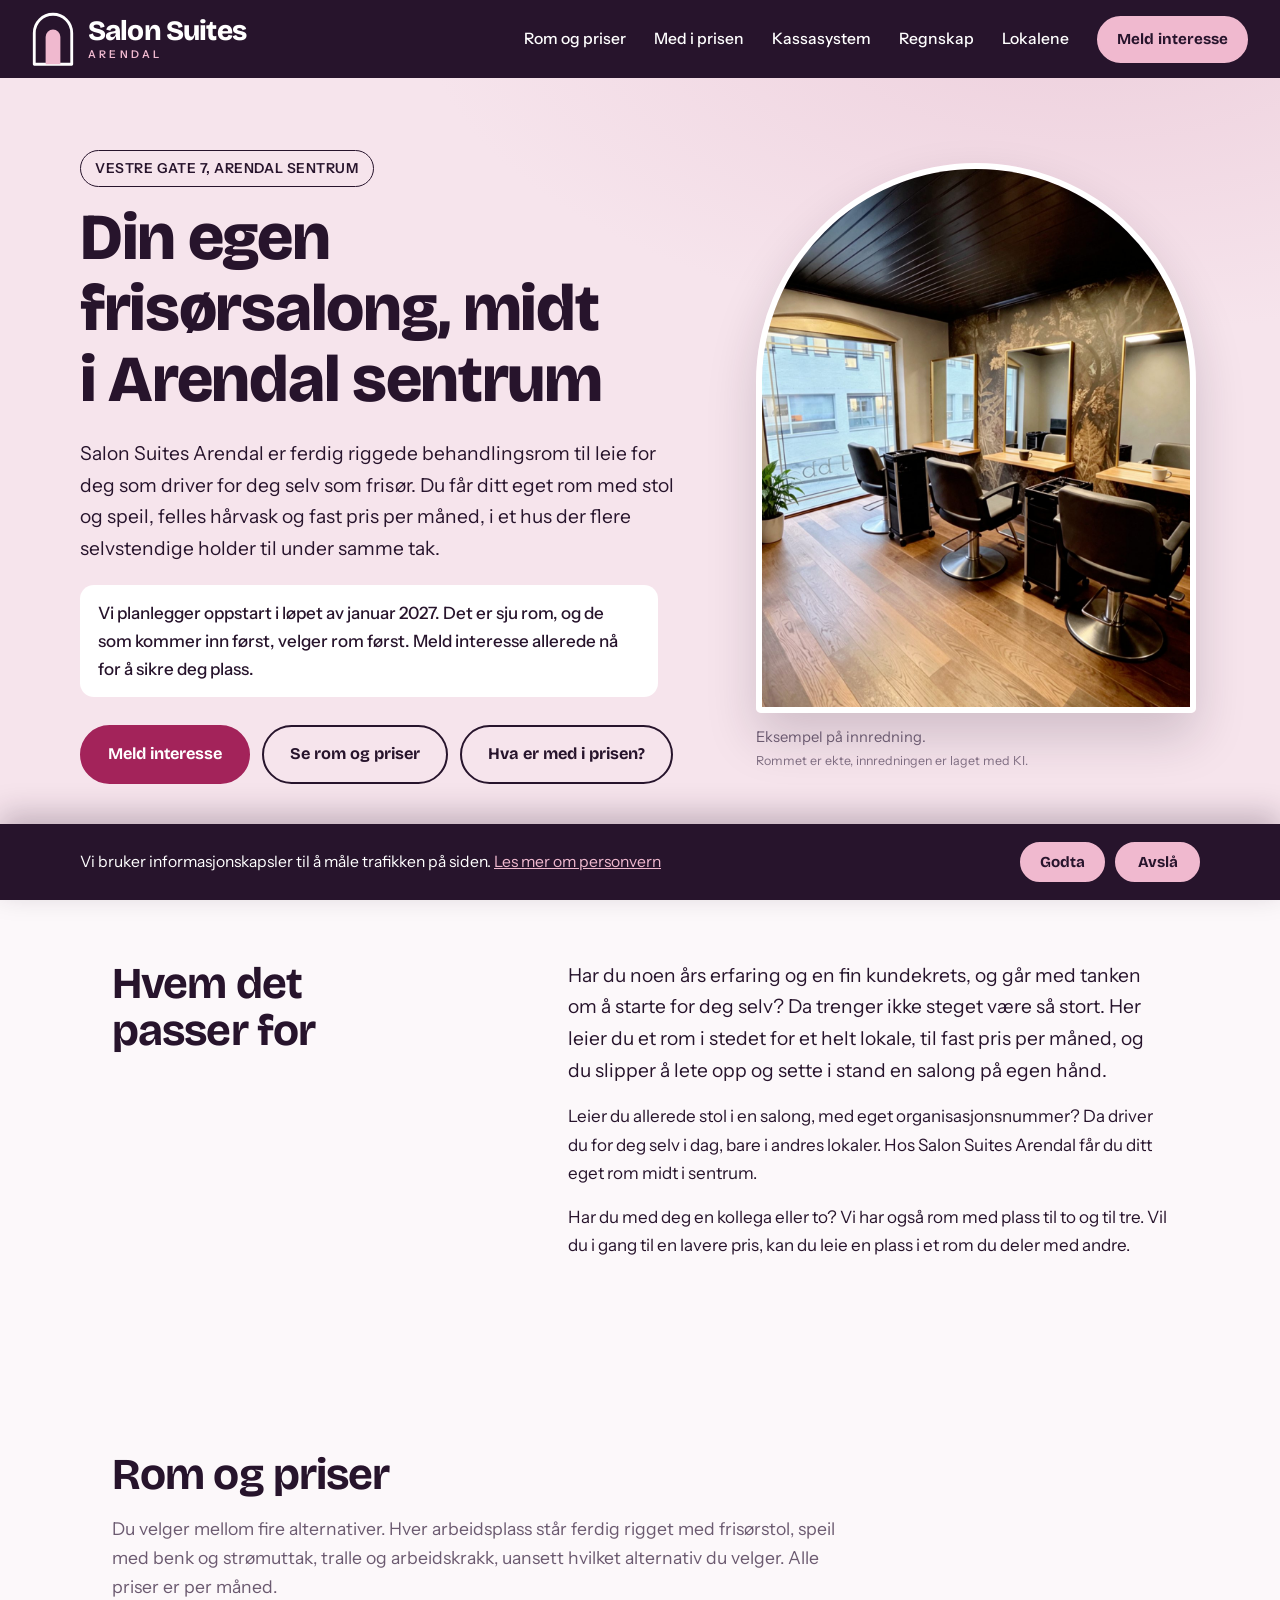
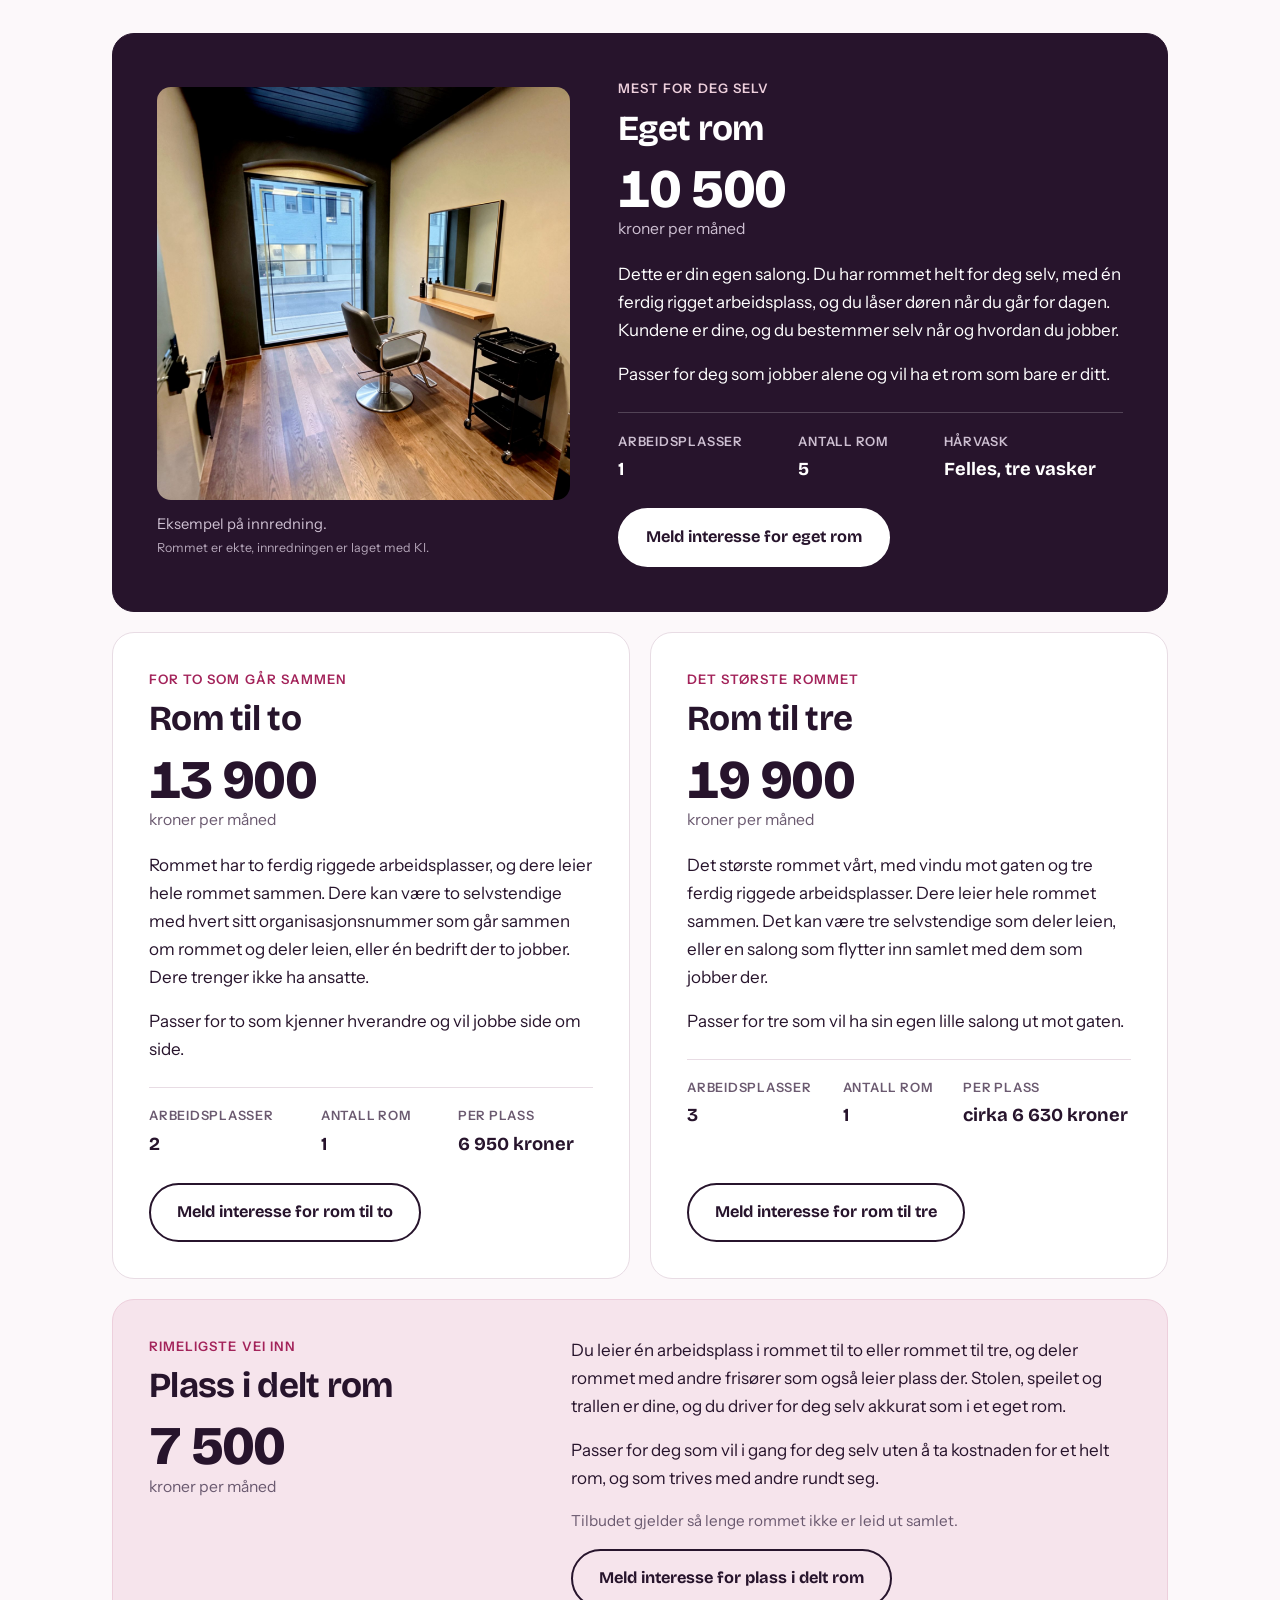
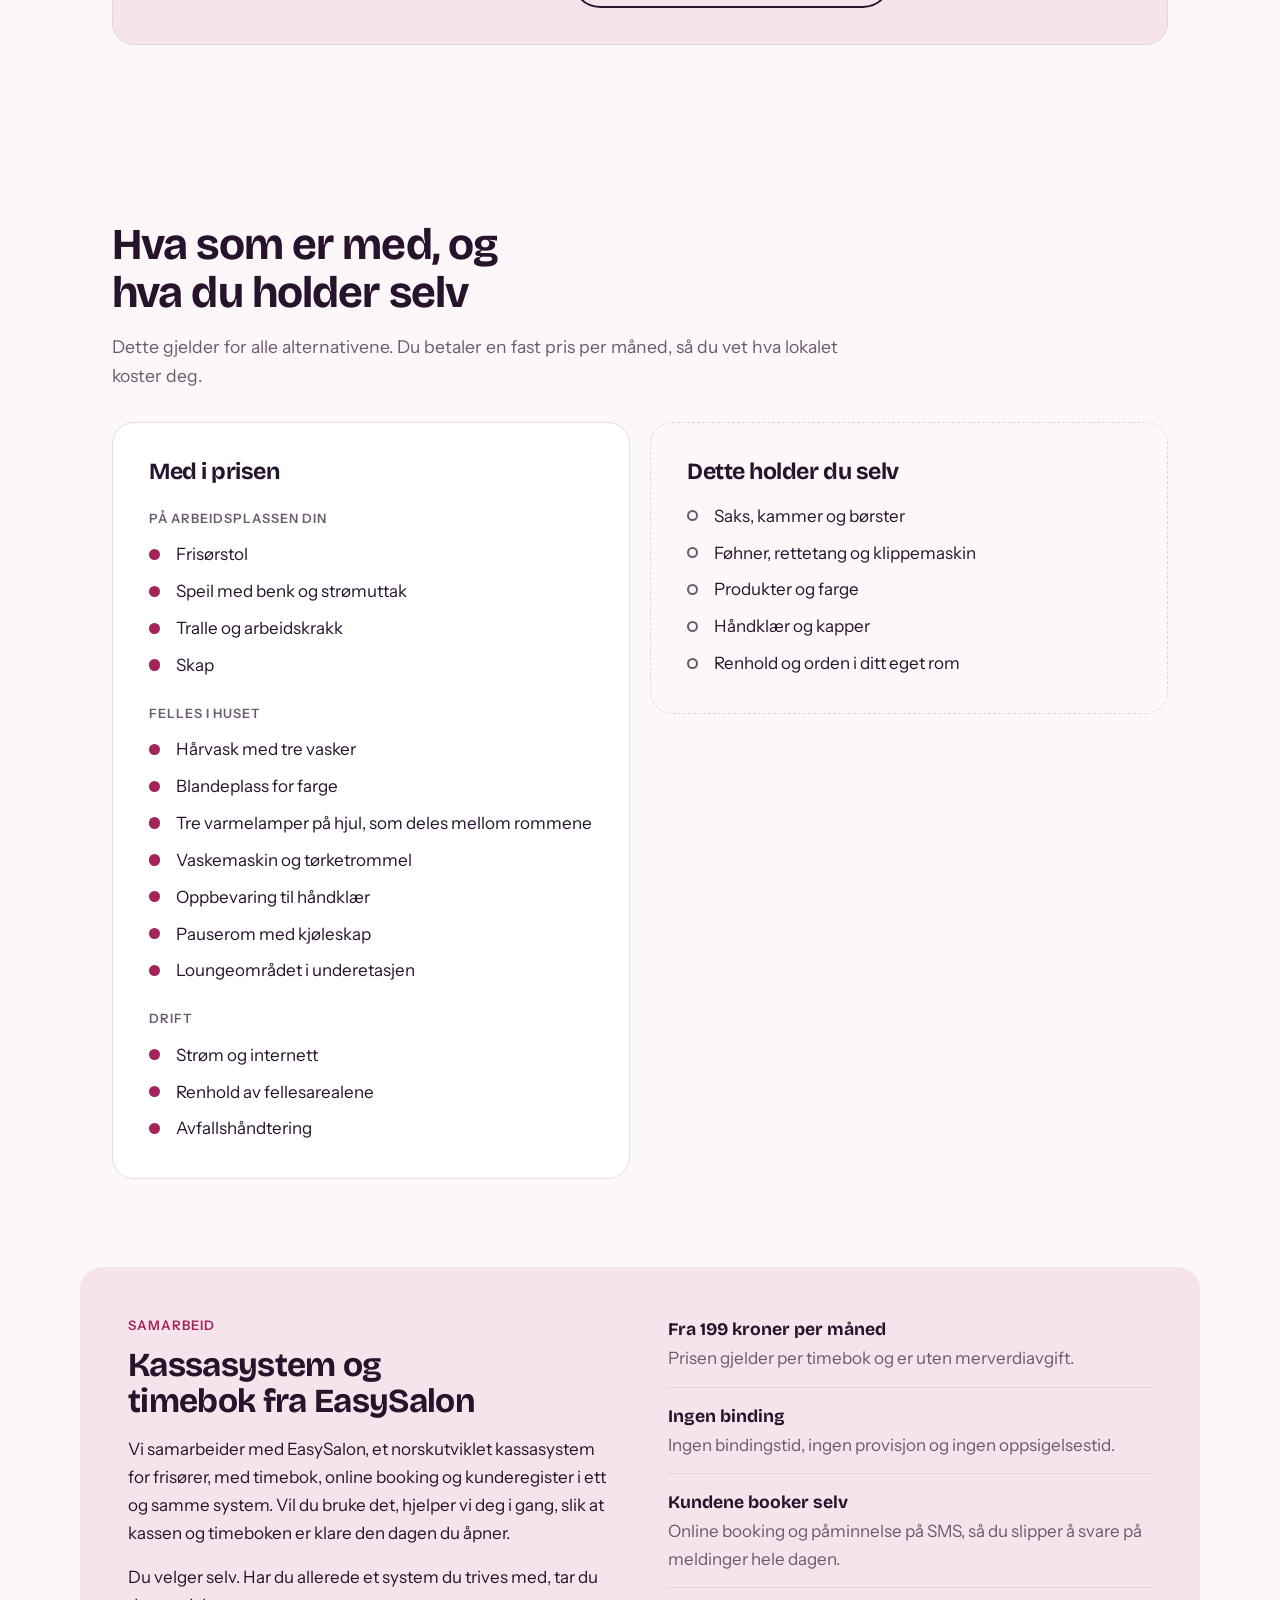
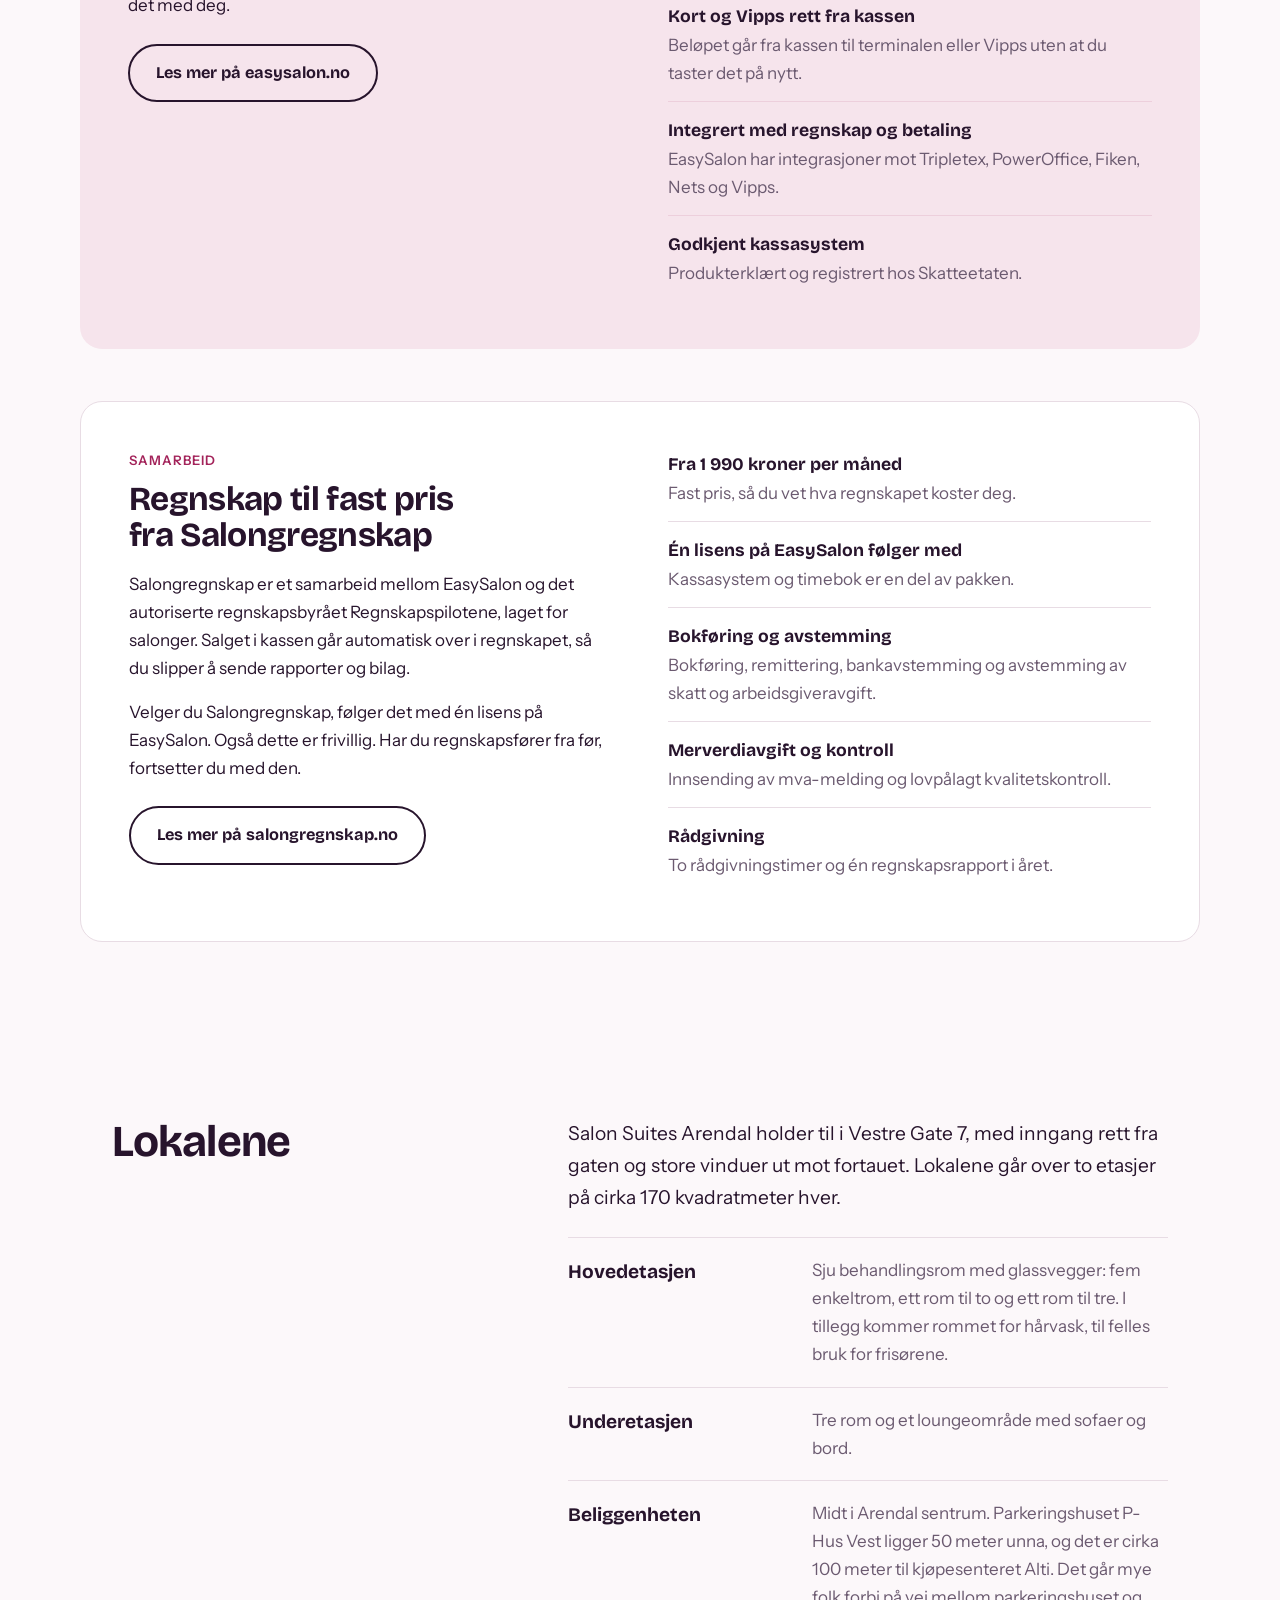
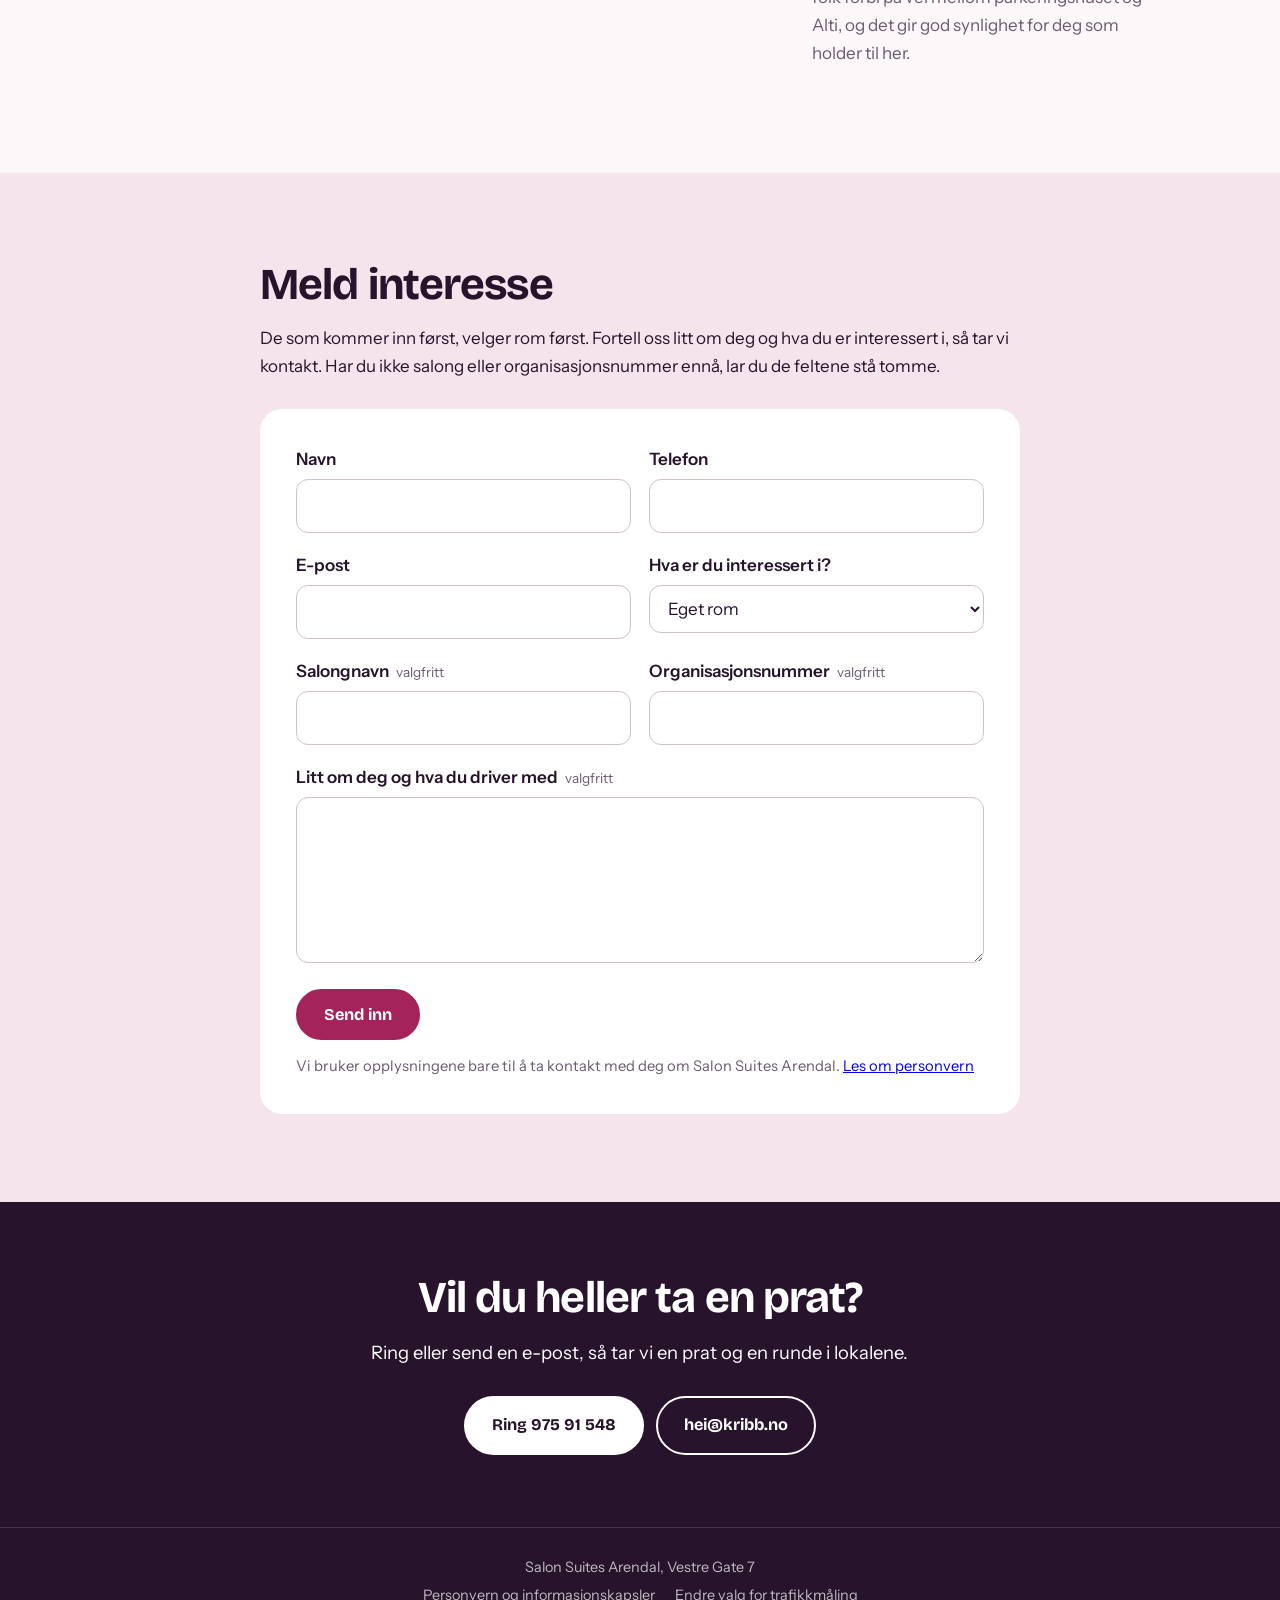
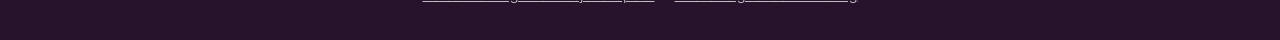
==== nettsted/index.html @ c22b954c "Last Google-taggen for alle til den er verifisert, og forenkle teksten om informasjonskapsler Taggen" ====
<!doctype html>
<html lang="nb">
<head>
  <meta charset="utf-8">
  <meta name="viewport" content="width=device-width, initial-scale=1">
  <title>Salon Suites Arendal | Lei din egen frisørsalong i sentrum</title>
  <meta name="description" content="Ferdig riggede frisørrom til leie midt i Arendal sentrum. Eget rom med stol og speil, felles hårvask og fast pris per måned. Et alternativ til stolleie.">
  <meta name="robots" content="index, follow">
  <link rel="canonical" href="https://salonsuites.no/">

  <!-- Google-taggen for trafikkmåling. Midlertidig lastet for alle, til taggen er verifisert
       hos Google. Den setter ikke informasjonskapsler før den besøkende har godtatt det.
       Valget håndteres i maling.js. -->
  <script>
    window.dataLayer = window.dataLayer || [];
    function gtag() { dataLayer.push(arguments); }
    var godtatt = false;
    try { godtatt = localStorage.getItem('samtykke-maling') === 'ja'; } catch (feil) {}
    gtag('consent', 'default', {
      analytics_storage: godtatt ? 'granted' : 'denied',
      ad_storage: 'denied',
      ad_user_data: 'denied',
      ad_personalization: 'denied'
    });
    gtag('js', new Date());
  </script>
  <script async src="https://www.googletagmanager.com/gtm.js?id=GTM-NJPCB22N"></script>

  <!-- Deling i sosiale medier og meldinger -->
  <meta property="og:type" content="website">
  <meta property="og:locale" content="nb_NO">
  <meta property="og:site_name" content="Salon Suites Arendal">
  <meta property="og:url" content="https://salonsuites.no/">
  <meta property="og:title" content="Salon Suites Arendal | Lei din egen frisørsalong i sentrum">
  <meta property="og:description" content="Ferdig riggede frisørrom til leie midt i Arendal sentrum. Eget rom med stol og speil, felles hårvask og fast pris per måned. Et alternativ til stolleie.">
  <meta property="og:image" content="https://salonsuites.no/bilder/salon-suites-arendal-frisorsalong-til-leie.jpg">
  <meta property="og:image:type" content="image/jpeg">
  <meta property="og:image:width" content="1200">
  <meta property="og:image:height" content="630">
  <meta property="og:image:alt" content="Salon Suites Arendal: din egen frisørsalong, midt i Arendal sentrum. Bilde av et rom rigget med frisørstoler og speil.">
  <meta name="twitter:card" content="summary_large_image">
  <meta name="twitter:title" content="Salon Suites Arendal | Lei din egen frisørsalong i sentrum">
  <meta name="twitter:description" content="Ferdig riggede frisørrom til leie midt i Arendal sentrum. Eget rom med stol og speil, felles hårvask og fast pris per måned. Et alternativ til stolleie.">
  <meta name="twitter:image" content="https://salonsuites.no/bilder/salon-suites-arendal-frisorsalong-til-leie.jpg">

  <!-- Opplysninger til søkemotorene om nettstedet og om stedet -->
  <script type="application/ld+json">
    {
      "@context": "https://schema.org",
      "@graph": [
        {
          "@type": "WebSite",
          "@id": "https://salonsuites.no/#nettsted",
          "name": "Salon Suites Arendal",
          "alternateName": "Salon Suites",
          "url": "https://salonsuites.no/",
          "inLanguage": "nb"
        },
        {
          "@type": "WebPage",
          "@id": "https://salonsuites.no/#side",
          "url": "https://salonsuites.no/",
          "name": "Salon Suites Arendal | Lei din egen frisørsalong i sentrum",
          "description": "Ferdig riggede frisørrom til leie midt i Arendal sentrum. Eget rom med stol og speil, felles hårvask og fast pris per måned. Et alternativ til stolleie.",
          "inLanguage": "nb",
          "isPartOf": { "@id": "https://salonsuites.no/#nettsted" },
          "about": { "@id": "https://salonsuites.no/#sted" },
          "primaryImageOfPage": "https://salonsuites.no/bilder/salon-suites-arendal-frisorsalong-til-leie.jpg"
        },
        {
          "@type": "LocalBusiness",
          "@id": "https://salonsuites.no/#sted",
          "name": "Salon Suites Arendal",
          "description": "Ferdig riggede behandlingsrom til leie for selvstendige frisører, midt i Arendal sentrum.",
          "url": "https://salonsuites.no/",
          "telephone": "+47 975 91 548",
          "image": "https://salonsuites.no/bilder/salon-suites-arendal-frisorsalong-til-leie.jpg",
          "logo": "https://salonsuites.no/bilder/ikon-180.png",
          "address": {
            "@type": "PostalAddress",
            "streetAddress": "Vestre Gate 7",
            "addressLocality": "Arendal",
            "addressCountry": "NO"
          }
        }
      ]
    }
  </script>

  <link rel="icon" type="image/svg+xml" href="bilder/ikon.svg">
  <link rel="apple-touch-icon" href="bilder/ikon-180.png">
  <meta name="theme-color" content="#27142c">
  <link rel="preconnect" href="https://fonts.googleapis.com">
  <link rel="preconnect" href="https://fonts.gstatic.com" crossorigin>
  <link rel="stylesheet" href="https://fonts.googleapis.com/css2?family=Bricolage+Grotesque:opsz,wght@12..96,500;12..96,700;12..96,800&family=Instrument+Sans:wght@400;500;600&display=swap">
  <link rel="stylesheet" href="stil.css">
</head>
<body>

  <header class="sidehode">
    <a class="merke" href="#topp" aria-label="Salon Suites Arendal">
      <svg class="merke-emblem" viewBox="0 0 74 96" fill="none" aria-hidden="true">
        <path d="M4 92V37a33 33 0 0 1 66 0v55z" stroke="currentColor" stroke-width="5" stroke-linejoin="round"/>
        <path class="merke-rom" d="M24 92V44a13 13 0 0 1 26 0v48z"/>
      </svg>
      <span class="merke-tekst">
        <span class="merke-navn">Salon Suites</span>
        <span class="merke-tillegg">Arendal</span>
      </span>
    </a>
    <nav class="sidemeny" aria-label="Innhold">
      <a href="#alternativene">Rom og priser</a>
      <a href="#med-i-prisen">Med i prisen</a>
      <a href="#kassasystem">Kassasystem</a>
      <a href="#regnskap">Regnskap</a>
      <a href="#lokalene">Lokalene</a>
    </nav>
    <a class="knapp knapp-liten" href="#interesse">Meld interesse</a>
  </header>

  <main>

    <section class="topp" id="topp">
      <div class="topp-innhold">
        <div class="topp-tekst">
          <p class="stedsmerke">Vestre Gate 7, Arendal sentrum</p>
          <h1>Din egen frisørsalong, midt i Arendal sentrum</h1>
          <p class="ingress">
            Salon Suites Arendal er ferdig riggede behandlingsrom til leie for deg som driver for deg selv
            som frisør. Du får ditt eget rom med stol og speil, felles hårvask og fast pris per
            måned, i et hus der flere selvstendige holder til under samme tak.
          </p>
          <p class="oppstart">
            Vi planlegger oppstart i løpet av januar 2027. Det er sju rom, og de som kommer inn
            først, velger rom først. Meld interesse allerede nå for å sikre deg plass.
          </p>
          <div class="knapperad">
            <a class="knapp" href="#interesse">Meld interesse</a>
            <a class="knapp knapp-lys" href="#alternativene">Se rom og priser</a>
            <a class="knapp knapp-lys" href="#med-i-prisen">Hva er med i prisen?</a>
          </div>
        </div>
        <figure class="topp-bilde">
          <img src="bilder/frisorrom-illustrasjon.jpg" alt="Illustrasjon av et rom mot gaten rigget for frisør, med tre stoler, speil og traller" width="1500" height="1500">
          <figcaption>
            Eksempel på innredning.
            <span class="bildemerknad">Rommet er ekte, innredningen er laget med KI.</span>
          </figcaption>
        </figure>
      </div>
    </section>

    <section class="for-hvem" id="for-hvem">
      <h2>Hvem det passer for</h2>
      <div class="for-hvem-tekst">
        <p>
          Har du noen års erfaring og en fin kundekrets, og går med tanken om å starte for deg
          selv? Da trenger ikke steget være så stort. Her leier du et rom i stedet for et helt
          lokale, til fast pris per måned, og du slipper å lete opp og sette i stand en salong på
          egen hånd.
        </p>
        <p>
          Leier du allerede stol i en salong, med eget organisasjonsnummer? Da driver du for deg
          selv i dag, bare i andres lokaler. Hos Salon Suites Arendal får du ditt eget rom midt i sentrum.
        </p>
        <p>
          Har du med deg en kollega eller to? Vi har også rom med plass til to og til tre. Vil
          du i gang til en lavere pris, kan du leie en plass i et rom du deler med andre.
        </p>
      </div>
    </section>

    <section class="alternativene" id="alternativene">
      <div class="seksjonsinnledning">
        <h2>Rom og priser</h2>
        <p>
          Du velger mellom fire alternativer. Hver arbeidsplass står ferdig rigget med
          frisørstol, speil med benk og strømuttak, tralle og arbeidskrakk, uansett hvilket
          alternativ du velger. Alle priser er per måned.
        </p>
      </div>

      <article class="alternativ alternativ-med-bilde" id="eget-rom">
        <figure class="alternativ-bilde">
          <img src="bilder/frisorrom-en-stol-illustrasjon.jpg" alt="Illustrasjon av et lite rom mot gaten rigget for frisør, med én stol, speil, hylle og tralle" width="1500" height="1500" loading="lazy">
          <figcaption>
            Eksempel på innredning.
            <span class="bildemerknad">Rommet er ekte, innredningen er laget med KI.</span>
          </figcaption>
        </figure>
        <div class="alternativ-innhold">
          <p class="alternativ-merke">Mest for deg selv</p>
          <h3>Eget rom</h3>
          <p class="pris"><span class="belop">10 500</span> kroner per måned</p>
          <p>
            Dette er din egen salong. Du har rommet helt for deg selv, med én ferdig rigget
            arbeidsplass, og du låser døren når du går for dagen. Kundene er dine, og du
            bestemmer selv når og hvordan du jobber.
          </p>
          <p>
            Passer for deg som jobber alene og vil ha et rom som bare er ditt.
          </p>
          <dl class="fakta">
            <div><dt>Arbeidsplasser</dt><dd>1</dd></div>
            <div><dt>Antall rom</dt><dd>5</dd></div>
            <div><dt>Hårvask</dt><dd>Felles, tre vasker</dd></div>
          </dl>
          <a class="knapp velg-alternativ" href="#interesse" data-alternativ="Eget rom">Meld interesse for eget rom</a>
        </div>
      </article>

      <div class="alternativrad">
        <article class="alternativ" id="rom-til-to">
          <p class="alternativ-merke">For to som går sammen</p>
          <h3>Rom til to</h3>
          <p class="pris"><span class="belop">13 900</span> kroner per måned</p>
          <p>
            Rommet har to ferdig riggede arbeidsplasser, og dere leier hele rommet sammen. Dere
            kan være to selvstendige med hvert sitt organisasjonsnummer som går sammen om rommet
            og deler leien, eller én bedrift der to jobber. Dere trenger ikke ha ansatte.
          </p>
          <p>
            Passer for to som kjenner hverandre og vil jobbe side om side.
          </p>
          <dl class="fakta">
            <div><dt>Arbeidsplasser</dt><dd>2</dd></div>
            <div><dt>Antall rom</dt><dd>1</dd></div>
            <div><dt>Per plass</dt><dd>6 950 kroner</dd></div>
          </dl>
          <a class="knapp knapp-lys velg-alternativ" href="#interesse" data-alternativ="Rom til to">Meld interesse for rom til to</a>
        </article>

        <article class="alternativ" id="rom-til-tre">
          <p class="alternativ-merke">Det største rommet</p>
          <h3>Rom til tre</h3>
          <p class="pris"><span class="belop">19 900</span> kroner per måned</p>
          <p>
            Det største rommet vårt, med vindu mot gaten og tre ferdig riggede arbeidsplasser.
            Dere leier hele rommet sammen. Det kan være tre selvstendige som deler leien, eller
            en salong som flytter inn samlet med dem som jobber der.
          </p>
          <p>
            Passer for tre som vil ha sin egen lille salong ut mot gaten.
          </p>
          <dl class="fakta">
            <div><dt>Arbeidsplasser</dt><dd>3</dd></div>
            <div><dt>Antall rom</dt><dd>1</dd></div>
            <div><dt>Per plass</dt><dd>cirka 6 630 kroner</dd></div>
          </dl>
          <a class="knapp knapp-lys velg-alternativ" href="#interesse" data-alternativ="Rom til tre">Meld interesse for rom til tre</a>
        </article>
      </div>

      <article class="alternativ alternativ-delt" id="plass-i-delt-rom">
        <div>
          <p class="alternativ-merke">Rimeligste vei inn</p>
          <h3>Plass i delt rom</h3>
          <p class="pris"><span class="belop">7 500</span> kroner per måned</p>
        </div>
        <div>
          <p>
            Du leier én arbeidsplass i rommet til to eller rommet til tre, og deler rommet med
            andre frisører som også leier plass der. Stolen, speilet og trallen er dine, og du
            driver for deg selv akkurat som i et eget rom.
          </p>
          <p>
            Passer for deg som vil i gang for deg selv uten å ta kostnaden for et helt rom, og
            som trives med andre rundt seg.
          </p>
          <p class="forbehold">
            Tilbudet gjelder så lenge rommet ikke er leid ut samlet.
          </p>
          <a class="knapp knapp-lys velg-alternativ" href="#interesse" data-alternativ="Plass i delt rom">Meld interesse for plass i delt rom</a>
        </div>
      </article>
    </section>

    <section class="med-i-prisen" id="med-i-prisen">
      <div class="seksjonsinnledning">
        <h2>Hva som er med, og hva du holder selv</h2>
        <p>
          Dette gjelder for alle alternativene. Du betaler en fast pris per måned, så du vet hva
          lokalet koster deg.
        </p>
      </div>
      <div class="med-og-selv">
        <div class="oversikt oversikt-med">
          <h3>Med i prisen</h3>
          <h4>På arbeidsplassen din</h4>
          <ul>
            <li>Frisørstol</li>
            <li>Speil med benk og strømuttak</li>
            <li>Tralle og arbeidskrakk</li>
            <li>Skap</li>
          </ul>
          <h4>Felles i huset</h4>
          <ul>
            <li>Hårvask med tre vasker</li>
            <li>Blandeplass for farge</li>
            <li>Tre varmelamper på hjul, som deles mellom rommene</li>
            <li>Vaskemaskin og tørketrommel</li>
            <li>Oppbevaring til håndklær</li>
            <li>Pauserom med kjøleskap</li>
            <li>Loungeområdet i underetasjen</li>
          </ul>
          <h4>Drift</h4>
          <ul>
            <li>Strøm og internett</li>
            <li>Renhold av fellesarealene</li>
            <li>Avfallshåndtering</li>
          </ul>
        </div>
        <div class="oversikt oversikt-selv">
          <h3>Dette holder du selv</h3>
          <ul>
            <li>Saks, kammer og børster</li>
            <li>Føhner, rettetang og klippemaskin</li>
            <li>Produkter og farge</li>
            <li>Håndklær og kapper</li>
            <li>Renhold og orden i ditt eget rom</li>
          </ul>
        </div>
      </div>
    </section>

    <section class="kassasystem" id="kassasystem">
      <div class="kassasystem-innhold">
        <div class="kassasystem-tekst">
          <p class="alternativ-merke">Samarbeid</p>
          <h2>Kassasystem og timebok fra EasySalon</h2>
          <p>
            Vi samarbeider med EasySalon, et norskutviklet kassasystem for frisører, med timebok,
            online booking og kunderegister i ett og samme system. Vil du bruke det, hjelper vi
            deg i gang, slik at kassen og timeboken er klare den dagen du åpner.
          </p>
          <p>
            Du velger selv. Har du allerede et system du trives med, tar du det med deg.
          </p>
          <a class="knapp knapp-lys" href="https://easysalon.no/" target="_blank" rel="noopener">Les mer på easysalon.no</a>
        </div>
        <ul class="kassasystem-punkter">
          <li>
            <strong>Fra 199 kroner per måned</strong>
            Prisen gjelder per timebok og er uten merverdiavgift.
          </li>
          <li>
            <strong>Ingen binding</strong>
            Ingen bindingstid, ingen provisjon og ingen oppsigelsestid.
          </li>
          <li>
            <strong>Kundene booker selv</strong>
            Online booking og påminnelse på SMS, så du slipper å svare på meldinger hele dagen.
          </li>
          <li>
            <strong>Kort og Vipps rett fra kassen</strong>
            Beløpet går fra kassen til terminalen eller Vipps uten at du taster det på nytt.
          </li>
          <li>
            <strong>Integrert med regnskap og betaling</strong>
            EasySalon har integrasjoner mot Tripletex, PowerOffice, Fiken, Nets og Vipps.
          </li>
          <li>
            <strong>Godkjent kassasystem</strong>
            Produkterklært og registrert hos Skatteetaten.
          </li>
        </ul>
      </div>
    </section>

    <section class="kassasystem" id="regnskap">
      <div class="kassasystem-innhold kassasystem-lys">
        <div class="kassasystem-tekst">
          <p class="alternativ-merke">Samarbeid</p>
          <h2>Regnskap til fast pris fra Salongregnskap</h2>
          <p>
            Salongregnskap er et samarbeid mellom EasySalon og det autoriserte regnskapsbyrået
            Regnskapspilotene, laget for salonger. Salget i kassen går automatisk over i
            regnskapet, så du slipper å sende rapporter og bilag.
          </p>
          <p>
            Velger du Salongregnskap, følger det med én lisens på EasySalon. Også dette er
            frivillig. Har du regnskapsfører fra før, fortsetter du med den.
          </p>
          <a class="knapp knapp-lys" href="https://salongregnskap.no/" target="_blank" rel="noopener">Les mer på salongregnskap.no</a>
        </div>
        <ul class="kassasystem-punkter">
          <li>
            <strong>Fra 1 990 kroner per måned</strong>
            Fast pris, så du vet hva regnskapet koster deg.
          </li>
          <li>
            <strong>Én lisens på EasySalon følger med</strong>
            Kassasystem og timebok er en del av pakken.
          </li>
          <li>
            <strong>Bokføring og avstemming</strong>
            Bokføring, remittering, bankavstemming og avstemming av skatt og arbeidsgiveravgift.
          </li>
          <li>
            <strong>Merverdiavgift og kontroll</strong>
            Innsending av mva-melding og lovpålagt kvalitetskontroll.
          </li>
          <li>
            <strong>Rådgivning</strong>
            To rådgivningstimer og én regnskapsrapport i året.
          </li>
        </ul>
      </div>
    </section>

    <section class="lokalene" id="lokalene">
      <h2>Lokalene</h2>
      <div class="lokalene-tekst">
        <p>
          Salon Suites Arendal holder til i Vestre Gate 7, med inngang rett fra gaten og store vinduer ut mot
          fortauet. Lokalene går over to etasjer på cirka 170 kvadratmeter hver.
        </p>
        <dl class="etasjer">
          <div>
            <dt>Hovedetasjen</dt>
            <dd>
              Sju behandlingsrom med glassvegger: fem enkeltrom, ett rom til to og ett rom til
              tre. I tillegg kommer rommet for hårvask, til felles bruk for frisørene.
            </dd>
          </div>
          <div>
            <dt>Underetasjen</dt>
            <dd>Tre rom og et loungeområde med sofaer og bord.</dd>
          </div>
          <div>
            <dt>Beliggenheten</dt>
            <dd>
              Midt i Arendal sentrum. Parkeringshuset P-Hus Vest ligger 50 meter unna, og det er
              cirka 100 meter til kjøpesenteret Alti. Det går mye folk forbi på vei mellom
              parkeringshuset og Alti, og det gir god synlighet for deg som holder til her.
            </dd>
          </div>
        </dl>
      </div>
    </section>

    <section class="interesse" id="interesse">
      <div class="interesse-innhold">
        <h2>Meld interesse</h2>
        <p>
          De som kommer inn først, velger rom først. Fortell oss litt om deg og hva du er
          interessert i, så tar vi kontakt. Har du ikke salong eller organisasjonsnummer ennå,
          lar du de feltene stå tomme.
        </p>

        <form id="interesseskjema" class="skjema">
          <div class="skjemafelt">
            <label for="navn">Navn</label>
            <input id="navn" name="navn" type="text" autocomplete="name" maxlength="200" required>
          </div>
          <div class="skjemafelt">
            <label for="telefon">Telefon</label>
            <input id="telefon" name="telefon" type="tel" autocomplete="tel" minlength="5" maxlength="30" required>
          </div>
          <div class="skjemafelt">
            <label for="epost">E-post</label>
            <input id="epost" name="epost" type="email" autocomplete="email" maxlength="200" required>
          </div>
          <div class="skjemafelt">
            <label for="alternativ">Hva er du interessert i?</label>
            <select id="alternativ" name="alternativ">
              <option>Eget rom</option>
              <option>Rom til to</option>
              <option>Rom til tre</option>
              <option>Plass i delt rom</option>
              <option>Vet ikke ennå</option>
            </select>
          </div>
          <div class="skjemafelt">
            <label for="salongnavn">Salongnavn <span class="valgfritt">valgfritt</span></label>
            <input id="salongnavn" name="salongnavn" type="text" autocomplete="organization" maxlength="200">
          </div>
          <div class="skjemafelt">
            <label for="organisasjonsnummer">Organisasjonsnummer <span class="valgfritt">valgfritt</span></label>
            <input id="organisasjonsnummer" name="organisasjonsnummer" type="text" inputmode="numeric" maxlength="11">
          </div>
          <div class="skjemafelt skjemafelt-bredt">
            <label for="melding">Litt om deg og hva du driver med <span class="valgfritt">valgfritt</span></label>
            <textarea id="melding" name="melding" rows="5" maxlength="2000"></textarea>
          </div>
          <div class="skjult-felt" aria-hidden="true">
            <label for="robotfelt">La dette feltet stå tomt</label>
            <input id="robotfelt" name="_gotcha" type="text" tabindex="-1" autocomplete="off">
          </div>
          <div class="skjemafelt-bredt">
            <button class="knapp" type="submit">Send inn</button>
            <p class="skjema-merknad">
              Vi bruker opplysningene bare til å ta kontakt med deg om Salon Suites Arendal.
              <a href="personvern.html">Les om personvern</a>
            </p>
          </div>
        </form>

        <p id="skjema-tilbakemelding" class="skjema-tilbakemelding" role="status" hidden></p>
      </div>
    </section>

    <section class="kontakt" id="kontakt">
      <h2>Vil du heller ta en prat?</h2>
      <p>
        Ring eller send en e-post, så tar vi en prat og en runde i lokalene.
      </p>
      <div class="knapperad">
        <a class="knapp" href="tel:+4797591548">Ring 975 91 548</a>
        <a class="knapp knapp-lys" href="mailto:hei@kribb.no?subject=Salon%20Suites%20Arendal">hei@kribb.no</a>
      </div>
    </section>

  </main>

  <footer class="sidefot">
    <p>Salon Suites Arendal, Vestre Gate 7</p>
    <p class="sidefot-lenker">
      <a href="personvern.html">Personvern og informasjonskapsler</a>
      <button type="button" class="endre-samtykke" hidden>Endre valg for trafikkmåling</button>
    </p>
  </footer>

  <script src="skjema.js"></script>
  <script src="maling.js"></script>

</body>
</html>
---- nettsted/stil.css ----
/* Uttrykket for Salon Suites Arendal: lys, rosa-lilla grunn, mørk aubergine i teksten og en
   bærfarge i knapper og priser. Toppbildet har bue i overkant, som et salongspeil. */
:root {
  --grunn: #fcf8fa;
  --flate: #ffffff;
  --rosa: #f6e4ec;
  --rosa-dyp: #edcfdc;
  --rosa-lys: #f0b9cf;
  --blekk: #27142c;
  --dempet: #6b5a70;
  --baer: #a3235a;
  --baer-mork: #7f1845;
  --messing: #c39650;
  --linje: #e8dce4;
  --overskrift: 'Bricolage Grotesque', 'Segoe UI', system-ui, sans-serif;
  --brodtekst: 'Instrument Sans', 'Segoe UI', system-ui, -apple-system, sans-serif;
  --sidebredde: 1120px;
  --marg: 20px;
  --runding: 22px;
}

*,
*::before,
*::after {
  box-sizing: border-box;
}

html {
  scroll-behavior: smooth;
}

body {
  margin: 0;
  background: var(--grunn);
  color: var(--blekk);
  font-family: var(--brodtekst);
  font-size: 1.0625rem;
  line-height: 1.65;
  -webkit-text-size-adjust: 100%;
}

img {
  display: block;
  max-width: 100%;
  height: auto;
}

h1,
h2,
h3 {
  font-family: var(--overskrift);
  line-height: 1.08;
  margin: 0;
  text-wrap: balance;
  letter-spacing: -0.02em;
}

h1 {
  font-size: clamp(2.4rem, 7.2vw, 4.1rem);
  font-weight: 800;
}

h2 {
  font-size: clamp(1.9rem, 4.6vw, 2.75rem);
  font-weight: 700;
}

h3 {
  font-size: 1.25rem;
  font-weight: 700;
}

p {
  margin: 0 0 1rem;
}

section[id],
article[id] {
  scroll-margin-top: 112px;
}

a:focus-visible,
button:focus-visible {
  outline: 3px solid var(--baer);
  outline-offset: 3px;
}

/* Sidehodet med navnet satt i overskriftsskriften */
.sidehode {
  position: sticky;
  top: 0;
  z-index: 10;
  display: flex;
  align-items: center;
  justify-content: space-between;
  gap: 16px;
  padding: 12px var(--marg);
  background: var(--blekk);
  color: #ffffff;
}

.merke {
  display: flex;
  align-items: center;
  gap: 0.5em;
  color: #ffffff;
  font-size: 1.28rem;
  text-decoration: none;
  line-height: 1;
}

/* Logoen: speilbuen i hvitt med det rosa rommet inni, og navnet i to linjer ved siden av.
   Størrelsen på hele logoen følger skriftstørrelsen på .merke. */
.merke-emblem {
  width: 1.5em;
  height: auto;
  flex: none;
}

.merke-rom {
  fill: var(--rosa-lys);
}

.merke-tekst {
  display: flex;
  flex-direction: column;
}

.merke-navn {
  font-family: var(--overskrift);
  font-size: 1em;
  font-weight: 800;
  line-height: 0.98;
  letter-spacing: -0.03em;
}

.merke-tillegg {
  margin-top: 0.5em;
  color: var(--rosa-lys);
  font-size: 0.6rem;
  font-weight: 600;
  letter-spacing: 0.3em;
  text-transform: uppercase;
}

.merke:focus-visible,
.sidehode .knapp:focus-visible,
.sidemeny a:focus-visible {
  outline-color: #ffffff;
}

.sidehode .knapp {
  background: var(--rosa-lys);
  border-color: var(--rosa-lys);
  color: var(--blekk);
}

.sidehode .knapp:hover {
  background: #ffffff;
  border-color: #ffffff;
}

.sidemeny {
  display: none;
}

.sidemeny a {
  color: #ffffff;
  font-weight: 500;
  font-size: 0.98rem;
  text-decoration: none;
}

.sidemeny a:hover {
  color: var(--rosa-lys);
}

/* Knapper */
.knapp {
  display: inline-block;
  padding: 14px 26px;
  border: 2px solid var(--baer);
  border-radius: 999px;
  background: var(--baer);
  color: #ffffff;
  font-family: var(--overskrift);
  font-size: 1.02rem;
  font-weight: 700;
  text-decoration: none;
  text-align: center;
  cursor: pointer;
  transition: background 0.2s ease, border-color 0.2s ease, color 0.2s ease;
}

.knapp:hover {
  background: var(--baer-mork);
  border-color: var(--baer-mork);
}

.knapp-lys {
  background: transparent;
  border-color: var(--blekk);
  color: var(--blekk);
}

.knapp-lys:hover {
  background: var(--blekk);
  border-color: var(--blekk);
  color: #ffffff;
}

.knapp-liten {
  padding: 9px 18px;
  font-size: 0.95rem;
}

.knapperad {
  display: flex;
  flex-wrap: wrap;
  gap: 12px;
  margin-top: 1.75rem;
}

/* Felles ramme for seksjonene */
main > section {
  padding: 60px var(--marg);
}

.for-hvem,
.alternativene,
.med-i-prisen,
.lokalene,
.topp-innhold {
  max-width: var(--sidebredde);
  margin: 0 auto;
}

.seksjonsinnledning {
  max-width: 44em;
  margin-bottom: 2rem;
}

.seksjonsinnledning p {
  margin: 1rem 0 0;
  color: var(--dempet);
  font-size: 1.1rem;
}

/* Toppseksjonen */
main > .topp {
  background:
    radial-gradient(60rem 30rem at 85% -10%, var(--rosa-dyp), transparent 70%),
    var(--rosa);
  padding-top: 44px;
}

.topp-innhold {
  display: grid;
  gap: 40px;
}

.stedsmerke {
  display: inline-block;
  margin: 0 0 1rem;
  padding: 6px 14px;
  border: 1.5px solid var(--blekk);
  border-radius: 999px;
  font-size: 0.86rem;
  font-weight: 600;
  letter-spacing: 0.04em;
  text-transform: uppercase;
}

.ingress {
  margin-top: 1.4rem;
  font-size: 1.2rem;
  max-width: 34em;
}

/* På mobil står de tre valgene i toppen under hverandre, like brede */
@media (max-width: 699px) {
  .topp .knapperad {
    flex-direction: column;
  }
}

.oppstart {
  max-width: 34em;
  margin: 1.25rem 0 0;
  padding: 14px 18px;
  border-radius: 14px;
  background: var(--flate);
  font-weight: 500;
}

.topp-bilde,
.alternativ-bilde {
  margin: 0;
}

/* Bue i overkant, som et salongspeil */
.topp-bilde img {
  width: 100%;
  aspect-ratio: 4 / 5;
  object-fit: cover;
  object-position: 60% 65%;
  border-radius: 999px 999px var(--runding) var(--runding);
  border: 6px solid var(--flate);
  box-shadow: 0 24px 50px rgba(39, 20, 44, 0.18);
}

.topp-bilde {
  max-width: 440px;
  margin-inline: auto;
}

figcaption {
  margin-top: 12px;
  font-size: 0.92rem;
  color: var(--dempet);
}

/* Liten, dempet opplysning under en bildetekst */
.bildemerknad {
  display: block;
  margin-top: 2px;
  font-size: 0.78rem;
  opacity: 0.85;
}

/* Hvem det passer for */
.for-hvem {
  display: grid;
  gap: 24px;
}

.for-hvem-tekst p {
  max-width: 40em;
}

.for-hvem-tekst p:first-child {
  font-size: 1.2rem;
}

/* Rom og priser */
.alternativ {
  display: flex;
  flex-direction: column;
  align-items: flex-start;
  padding: 28px 24px;
  border: 1px solid var(--linje);
  border-radius: var(--runding);
  background: var(--flate);
}

.alternativ + .alternativrad,
.alternativrad + .alternativ {
  margin-top: 20px;
}

.alternativrad {
  display: grid;
  gap: 20px;
}

.alternativ h3 {
  font-size: clamp(1.7rem, 4vw, 2.2rem);
}

.alternativ-merke {
  margin: 0 0 0.6rem;
  color: var(--baer);
  font-size: 0.82rem;
  font-weight: 600;
  letter-spacing: 0.08em;
  text-transform: uppercase;
}

.pris {
  margin: 0.9rem 0 1.1rem;
  color: var(--dempet);
  font-size: 0.98rem;
}

.belop {
  display: block;
  font-family: var(--overskrift);
  font-size: clamp(2.6rem, 7vw, 3.4rem);
  font-weight: 800;
  line-height: 1;
  letter-spacing: -0.03em;
  color: var(--blekk);
  font-variant-numeric: tabular-nums;
}

.alternativ p {
  max-width: 38em;
}

.fakta {
  display: grid;
  grid-template-columns: repeat(3, auto);
  gap: 8px 28px;
  width: 100%;
  margin: 0.5rem 0 1.5rem;
  padding-top: 1.1rem;
  border-top: 1px solid var(--linje);
}

.fakta div {
  min-width: 0;
}

.fakta dt {
  color: var(--dempet);
  font-size: 0.8rem;
  font-weight: 600;
  letter-spacing: 0.06em;
  text-transform: uppercase;
}

.fakta dd {
  margin: 2px 0 0;
  font-family: var(--overskrift);
  font-size: 1.15rem;
  font-weight: 700;
}

.alternativ .knapp {
  margin-top: auto;
}

/* Eget rom er hovedtilbudet og får bilde og mørk flate */
.alternativ-med-bilde {
  display: grid;
  gap: 28px;
  background: var(--blekk);
  border-color: var(--blekk);
  color: #ffffff;
}

.alternativ-med-bilde .alternativ-innhold {
  display: flex;
  flex-direction: column;
  align-items: flex-start;
}

.alternativ-med-bilde .alternativ-merke {
  color: var(--rosa-dyp);
}

.alternativ-med-bilde .belop {
  color: #ffffff;
}

.alternativ-med-bilde .pris,
.alternativ-med-bilde .fakta dt,
.alternativ-med-bilde figcaption {
  color: #cdbfd1;
}

.alternativ-med-bilde .fakta {
  border-top-color: rgba(255, 255, 255, 0.2);
}

.alternativ-med-bilde .knapp {
  background: #ffffff;
  border-color: #ffffff;
  color: var(--blekk);
}

.alternativ-med-bilde .knapp:hover {
  background: var(--rosa);
  border-color: var(--rosa);
}

.alternativ-med-bilde .knapp:focus-visible {
  outline-color: #ffffff;
}

.alternativ-bilde img {
  width: 100%;
  aspect-ratio: 4 / 3;
  object-fit: cover;
  object-position: 70% 62%;
  border-radius: 14px;
}

/* Plass i delt rom */
.alternativ-delt {
  display: grid;
  gap: 8px;
  background: var(--rosa);
  border-color: var(--rosa-dyp);
}

.forbehold {
  color: var(--dempet);
  font-size: 0.95rem;
}

/* Hva som er med, og hva du holder selv */
.med-og-selv {
  display: grid;
  gap: 20px;
  align-items: start;
}

.oversikt {
  padding: 28px 24px;
  border-radius: var(--runding);
}

.oversikt-med {
  background: var(--flate);
  border: 1px solid var(--linje);
}

.oversikt-selv {
  border: 1.5px dashed var(--rosa-dyp);
}

.oversikt h3 {
  font-size: 1.45rem;
}

.oversikt h4 {
  margin: 1.5rem 0 0;
  color: var(--dempet);
  font-family: var(--brodtekst);
  font-size: 0.8rem;
  font-weight: 600;
  letter-spacing: 0.08em;
  text-transform: uppercase;
}

.oversikt h4 + ul {
  margin-top: 0.7rem;
}

.oversikt ul {
  display: grid;
  gap: 0.55rem;
  margin: 1.1rem 0 0;
  padding: 0;
  list-style: none;
}

.oversikt li {
  position: relative;
  padding-left: 1.7rem;
}

.oversikt li::before {
  content: '';
  position: absolute;
  left: 0;
  top: 0.5em;
  width: 0.7rem;
  height: 0.7rem;
  border-radius: 50%;
}

.oversikt-med li::before {
  background: var(--baer);
}

.oversikt-selv li::before {
  border: 2px solid var(--dempet);
}

/* Samarbeidet med EasySalon */
main > .kassasystem {
  padding-top: 0;
}

.kassasystem-innhold {
  display: grid;
  gap: 28px;
  max-width: var(--sidebredde);
  margin: 0 auto;
  padding: 28px 24px;
  border-radius: var(--runding);
  background: var(--rosa);
}

/* Den andre samarbeidsseksjonen står på hvit flate, så de to skiller seg fra hverandre */
.kassasystem-lys {
  background: var(--flate);
  border: 1px solid var(--linje);
}

.kassasystem-lys .kassasystem-punkter li {
  border-top-color: var(--linje);
}

.kassasystem + .kassasystem {
  margin-top: -36px;
}

.kassasystem-tekst h2 {
  font-size: clamp(1.6rem, 3.6vw, 2.1rem);
  margin-bottom: 1rem;
}

.kassasystem-tekst p {
  max-width: 36em;
}

.kassasystem-tekst .knapp {
  margin-top: 0.5rem;
}

.kassasystem-punkter {
  display: grid;
  gap: 0;
  margin: 0;
  padding: 0;
  list-style: none;
}

.kassasystem-punkter li {
  padding: 14px 0;
  border-top: 1px solid var(--rosa-dyp);
  color: var(--dempet);
}

.kassasystem-punkter li:first-child {
  border-top: 0;
  padding-top: 0;
}

.kassasystem-punkter strong {
  display: block;
  color: var(--blekk);
  font-family: var(--overskrift);
  font-size: 1.1rem;
}

@media (min-width: 980px) {
  .kassasystem-innhold {
    grid-template-columns: 1fr 1fr;
    gap: 56px;
    padding: 48px;
  }
}

/* Lokalene */
.lokalene {
  display: grid;
  gap: 24px;
}

.lokalene-tekst > p {
  max-width: 40em;
  font-size: 1.2rem;
}

.etasjer {
  display: grid;
  gap: 0;
  margin: 1.5rem 0 0;
}

.etasjer div {
  display: grid;
  gap: 4px;
  padding: 18px 0;
  border-top: 1px solid var(--linje);
}

.etasjer dt {
  font-family: var(--overskrift);
  font-size: 1.2rem;
  font-weight: 700;
}

.etasjer dd {
  margin: 0;
  max-width: 40em;
  color: var(--dempet);
}

/* Meld interesse */
main > .interesse {
  background: var(--rosa);
}

.interesse-innhold {
  max-width: 760px;
  margin: 0 auto;
}

.interesse-innhold > p {
  margin-top: 1rem;
}

.skjema {
  display: grid;
  gap: 18px;
  margin-top: 1.75rem;
  padding: 28px 22px;
  border-radius: var(--runding);
  background: var(--flate);
}

.skjemafelt label {
  display: block;
  margin-bottom: 6px;
  font-weight: 600;
}

.valgfritt {
  margin-left: 4px;
  font-size: 0.85rem;
  font-weight: 400;
  color: var(--dempet);
}

.skjema input,
.skjema select,
.skjema textarea {
  width: 100%;
  padding: 12px 14px;
  border: 1.5px solid #cfc2cc;
  border-radius: 12px;
  background: var(--flate);
  color: var(--blekk);
  font: inherit;
}

.skjema textarea {
  resize: vertical;
}

.skjema input:focus,
.skjema select:focus,
.skjema textarea:focus {
  outline: 3px solid var(--rosa-dyp);
  border-color: var(--baer);
}

.skjema button:disabled {
  opacity: 0.6;
  cursor: wait;
}

/* Feltet som bare roboter fyller ut */
.skjult-felt {
  position: absolute;
  left: -9999px;
  width: 1px;
  height: 1px;
  overflow: hidden;
}

.skjema-merknad {
  margin: 14px 0 0;
  font-size: 0.92rem;
  color: var(--dempet);
}

.skjema-tilbakemelding {
  margin: 1.25rem 0 0;
  padding: 16px 18px;
  border-radius: 12px;
  font-weight: 500;
}

.skjema-tilbakemelding.sendt {
  background: var(--flate);
  border: 1.5px solid var(--baer);
}

.skjema-tilbakemelding.feil {
  background: #fde8e8;
  color: #8a1c1c;
}

/* Kontakt */
main > .kontakt {
  background: var(--blekk);
  color: #ffffff;
  text-align: center;
  padding-top: 72px;
  padding-bottom: 72px;
}

.kontakt p {
  max-width: 32em;
  margin: 1rem auto 0;
  font-size: 1.15rem;
}

.kontakt .knapperad {
  justify-content: center;
}

.kontakt .knapp {
  background: #ffffff;
  border-color: #ffffff;
  color: var(--blekk);
}

.kontakt .knapp:hover {
  background: var(--rosa);
  border-color: var(--rosa);
}

.kontakt .knapp-lys {
  background: transparent;
  color: #ffffff;
}

.kontakt .knapp-lys:hover {
  background: #ffffff;
  color: var(--blekk);
}

.kontakt a:focus-visible {
  outline-color: #ffffff;
}

/* Bunnen av siden */
.sidefot {
  padding: 28px var(--marg);
  background: var(--blekk);
  border-top: 1px solid rgba(255, 255, 255, 0.14);
  color: rgba(255, 255, 255, 0.7);
  font-size: 0.9rem;
  text-align: center;
}

.sidefot p {
  margin: 0 0 4px;
}

/* Nettbrett og bredere */
@media (min-width: 700px) {
  :root {
    --marg: 32px;
  }

  .merke {
    font-size: 1.75rem;
  }

  .merke-tillegg {
    font-size: 0.66rem;
  }

  .alternativrad,
  .med-og-selv,
  .skjema {
    grid-template-columns: repeat(2, 1fr);
  }

  .alternativ,
  .oversikt {
    padding: 36px;
  }

  .skjema {
    padding: 36px;
  }

  .skjemafelt-bredt {
    grid-column: 1 / -1;
  }

  main > section {
    padding-top: 88px;
    padding-bottom: 88px;
  }

  .etasjer div {
    grid-template-columns: 220px 1fr;
    gap: 24px;
  }
}

/* Skrivebord */
@media (min-width: 980px) {
  .sidemeny {
    display: flex;
    gap: 28px;
    margin-left: auto;
    margin-right: 12px;
  }

  .topp-innhold {
    grid-template-columns: 1.15fr 0.85fr;
    align-items: center;
    gap: 64px;
  }

  main > .topp {
    padding-top: 72px;
  }

  .for-hvem,
  .lokalene {
    grid-template-columns: 0.8fr 1.2fr;
    gap: 56px;
  }

  .alternativ-med-bilde {
    grid-template-columns: 0.9fr 1.1fr;
    align-items: center;
    gap: 48px;
    padding: 44px;
  }

  .alternativ-bilde img {
    aspect-ratio: 1 / 1;
  }

  .alternativ-delt {
    grid-template-columns: 0.8fr 1.2fr;
    gap: 48px;
  }
}

@media (prefers-reduced-motion: reduce) {
  html {
    scroll-behavior: auto;
  }

  .knapp {
    transition: none;
  }
}

/* Menyen har fem punkter og trenger litt mer bredde enn resten av skrivebordsoppsettet */
@media (max-width: 1099px) {
  .sidemeny {
    display: none;
  }
}

/* På mobil og nettbrett står bildet rett under overskriften, og teksten følger etter */
@media (max-width: 979px) {
  .topp-innhold {
    gap: 0;
  }

  .topp-tekst {
    display: contents;
  }

  .topp-tekst > * {
    order: 3;
  }

  .topp-tekst > .stedsmerke,
  .topp-tekst > h1 {
    order: 1;
  }

  .topp-tekst > .stedsmerke {
    justify-self: start;
  }

  .topp-bilde {
    order: 2;
    width: 100%;
    margin-top: 28px;
  }
}

/* Spørsmålet om samtykke til trafikkmåling, nederst på skjermen */
.samtykke {
  position: fixed;
  left: 0;
  right: 0;
  bottom: 0;
  z-index: 20;
  padding: 18px var(--marg);
  background: var(--blekk);
  color: #ffffff;
  box-shadow: 0 -10px 30px rgba(39, 20, 44, 0.25);
}

.samtykke-innhold {
  display: grid;
  gap: 14px;
  max-width: var(--sidebredde);
  margin: 0 auto;
}

.samtykke p {
  margin: 0;
  font-size: 0.98rem;
  line-height: 1.5;
}

.samtykke a {
  color: var(--rosa-lys);
}

/* De to valgene er like store og like tydelige */
.samtykke-valg {
  display: grid;
  grid-template-columns: 1fr 1fr;
  gap: 10px;
}

.samtykke .knapp {
  background: var(--rosa-lys);
  border-color: var(--rosa-lys);
  color: var(--blekk);
}

.samtykke .knapp:hover {
  background: #ffffff;
  border-color: #ffffff;
}

.samtykke :focus-visible {
  outline-color: #ffffff;
}

@media (min-width: 900px) {
  .samtykke-innhold {
    grid-template-columns: 1fr auto;
    align-items: center;
    gap: 32px;
  }
}

/* Lenkene i bunnteksten */
.sidefot a,
.sidefot button {
  color: inherit;
}

.sidefot button {
  padding: 0;
  border: 0;
  background: none;
  font: inherit;
  text-decoration: underline;
  cursor: pointer;
}

.sidefot-lenker {
  display: flex;
  flex-wrap: wrap;
  justify-content: center;
  gap: 6px 20px;
}

/* Siden med personvernerklæringen */
.personvern {
  max-width: 46em;
  margin: 0 auto;
  padding: 56px var(--marg) 72px;
}

.personvern h1 {
  font-size: clamp(2rem, 5.5vw, 3rem);
}

.personvern h2 {
  margin-top: 2.4rem;
  margin-bottom: 0.8rem;
  font-size: 1.45rem;
}

.personvern .ingress {
  max-width: none;
  color: var(--dempet);
}

.personvern li {
  margin-bottom: 0.4rem;
}

.personvern a {
  color: var(--baer);
}
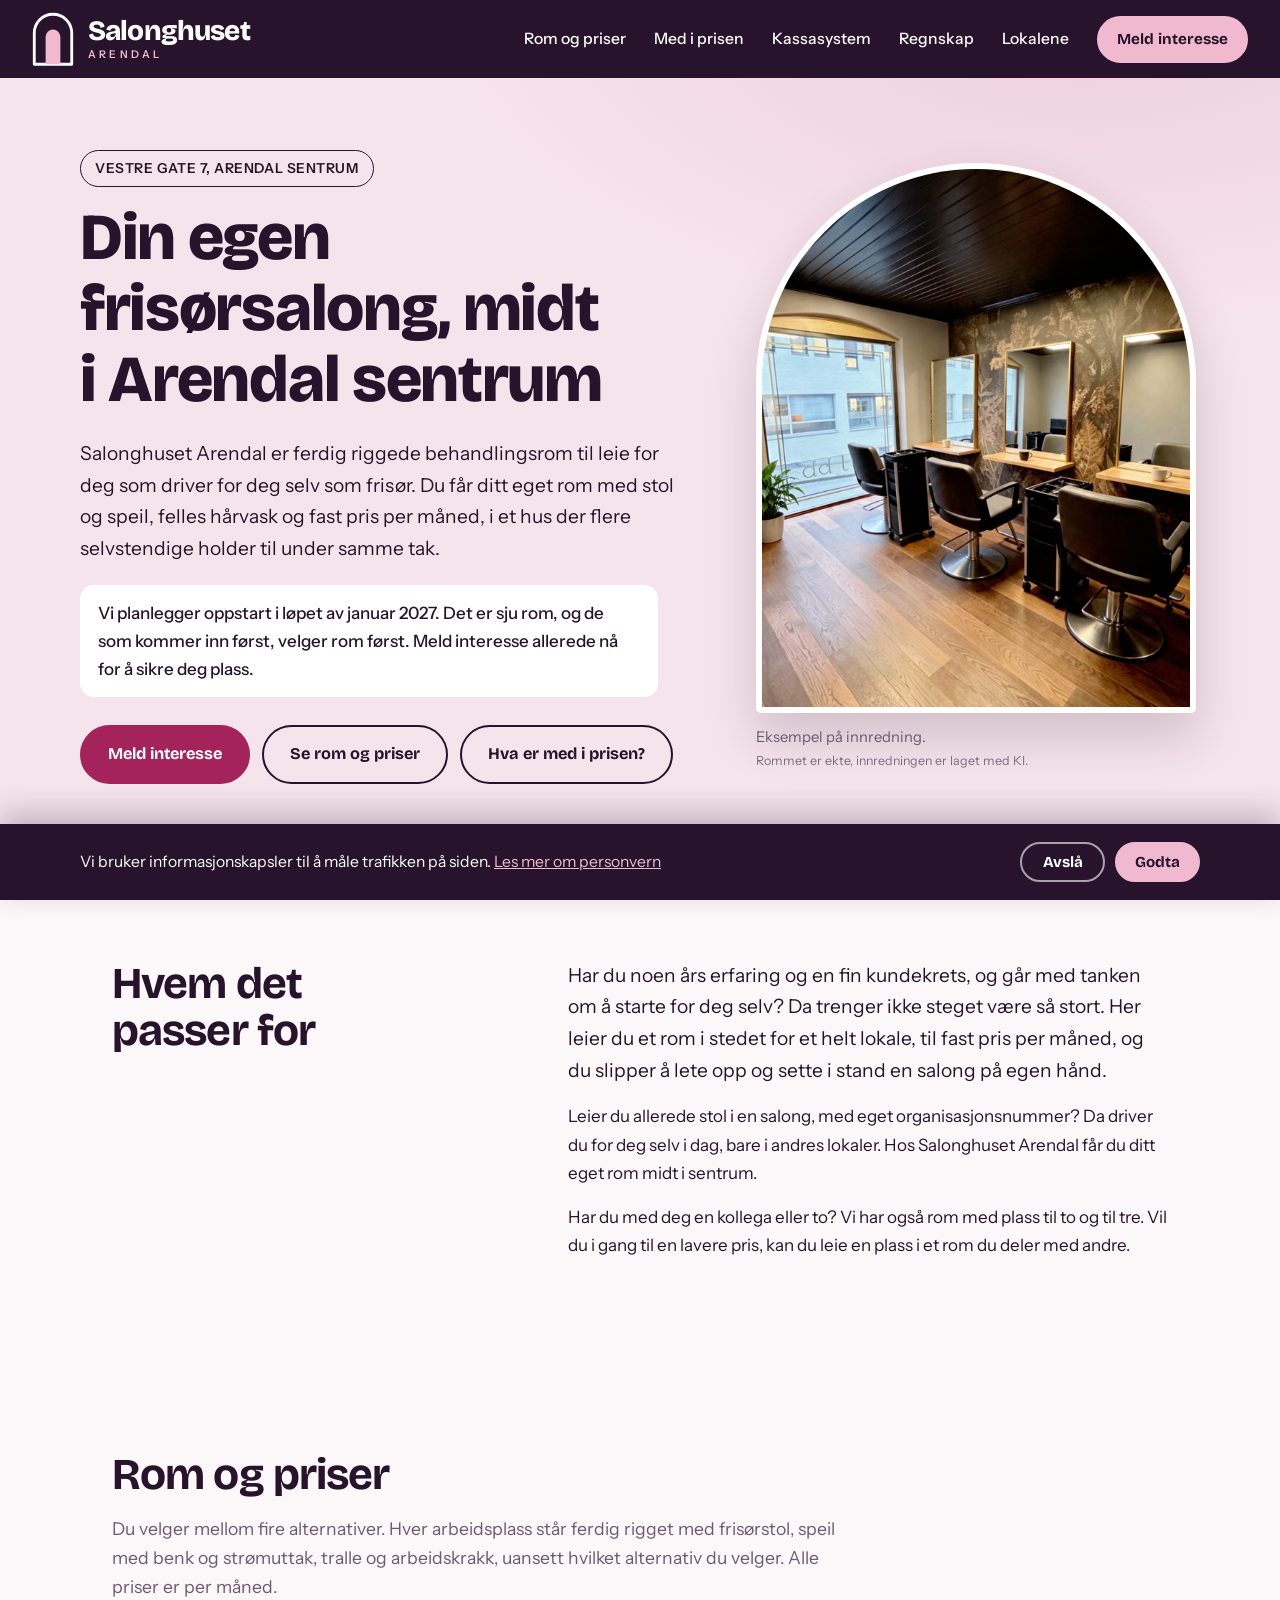
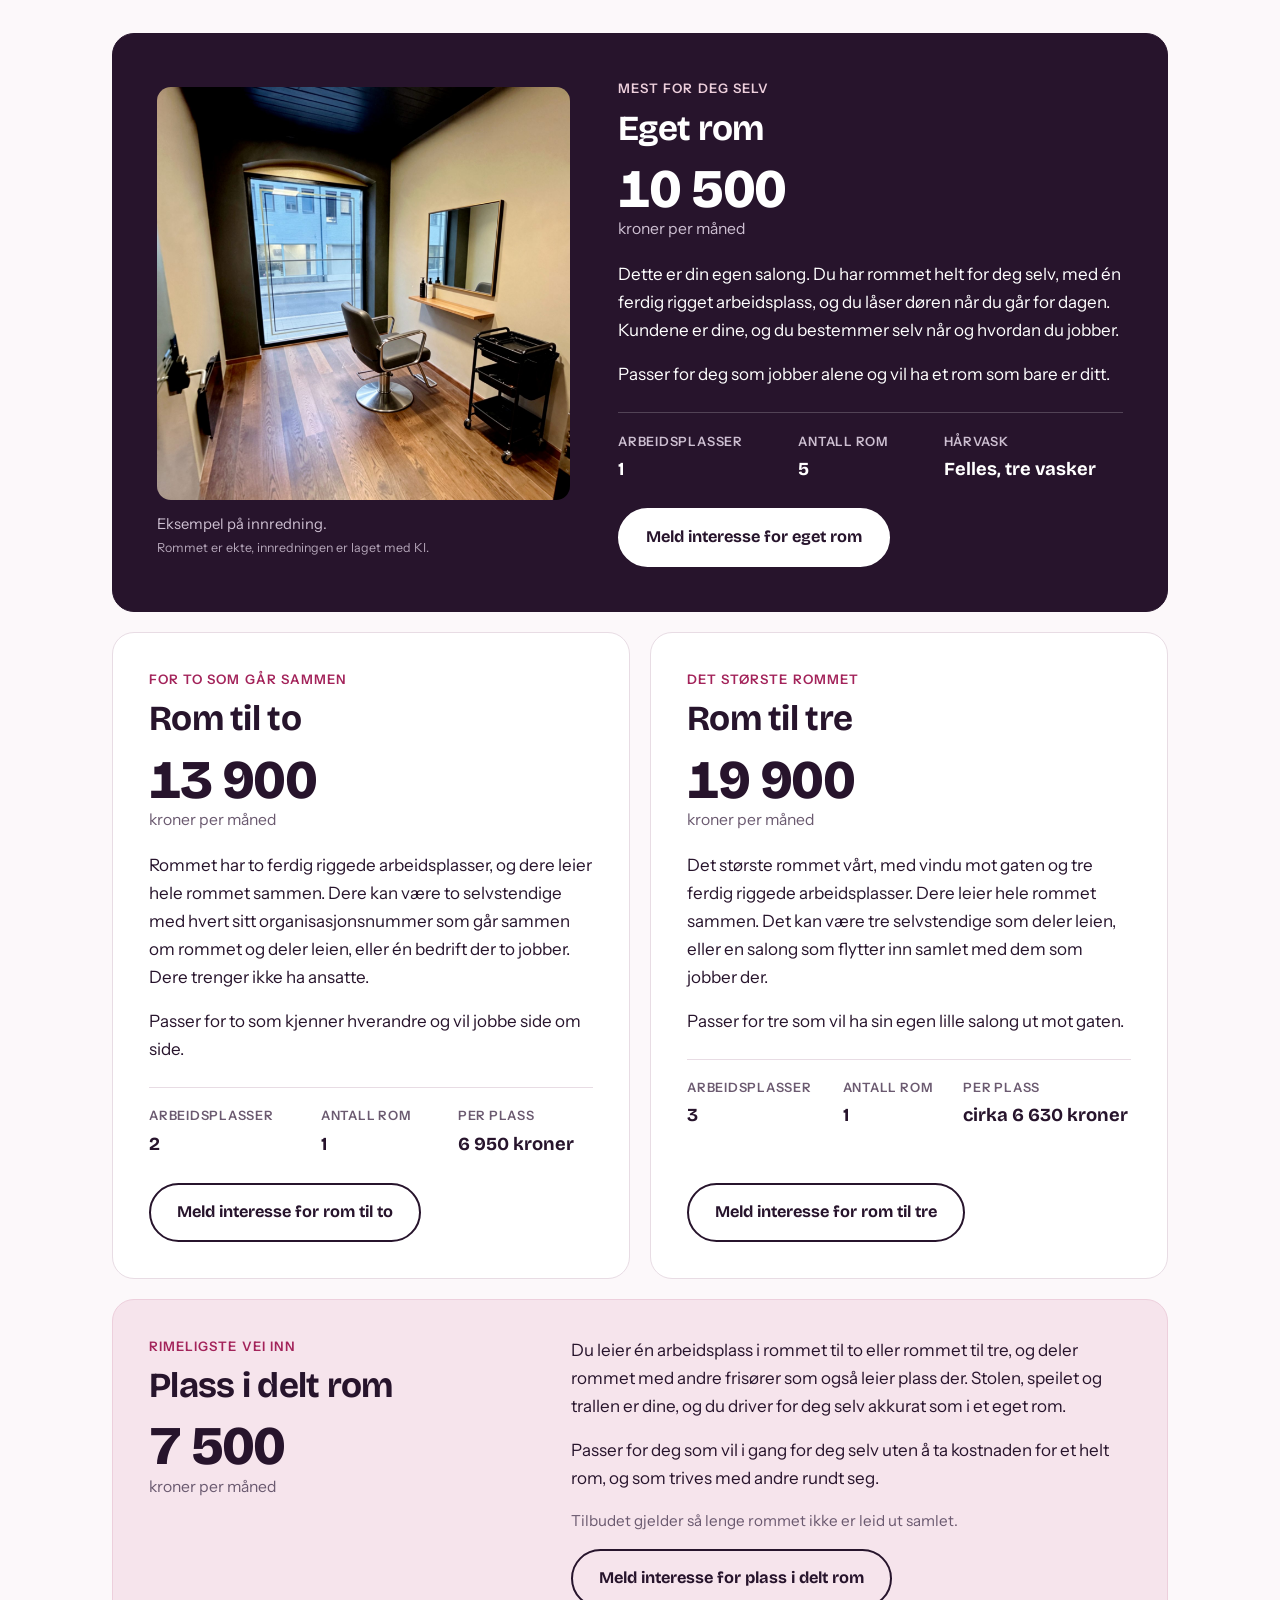
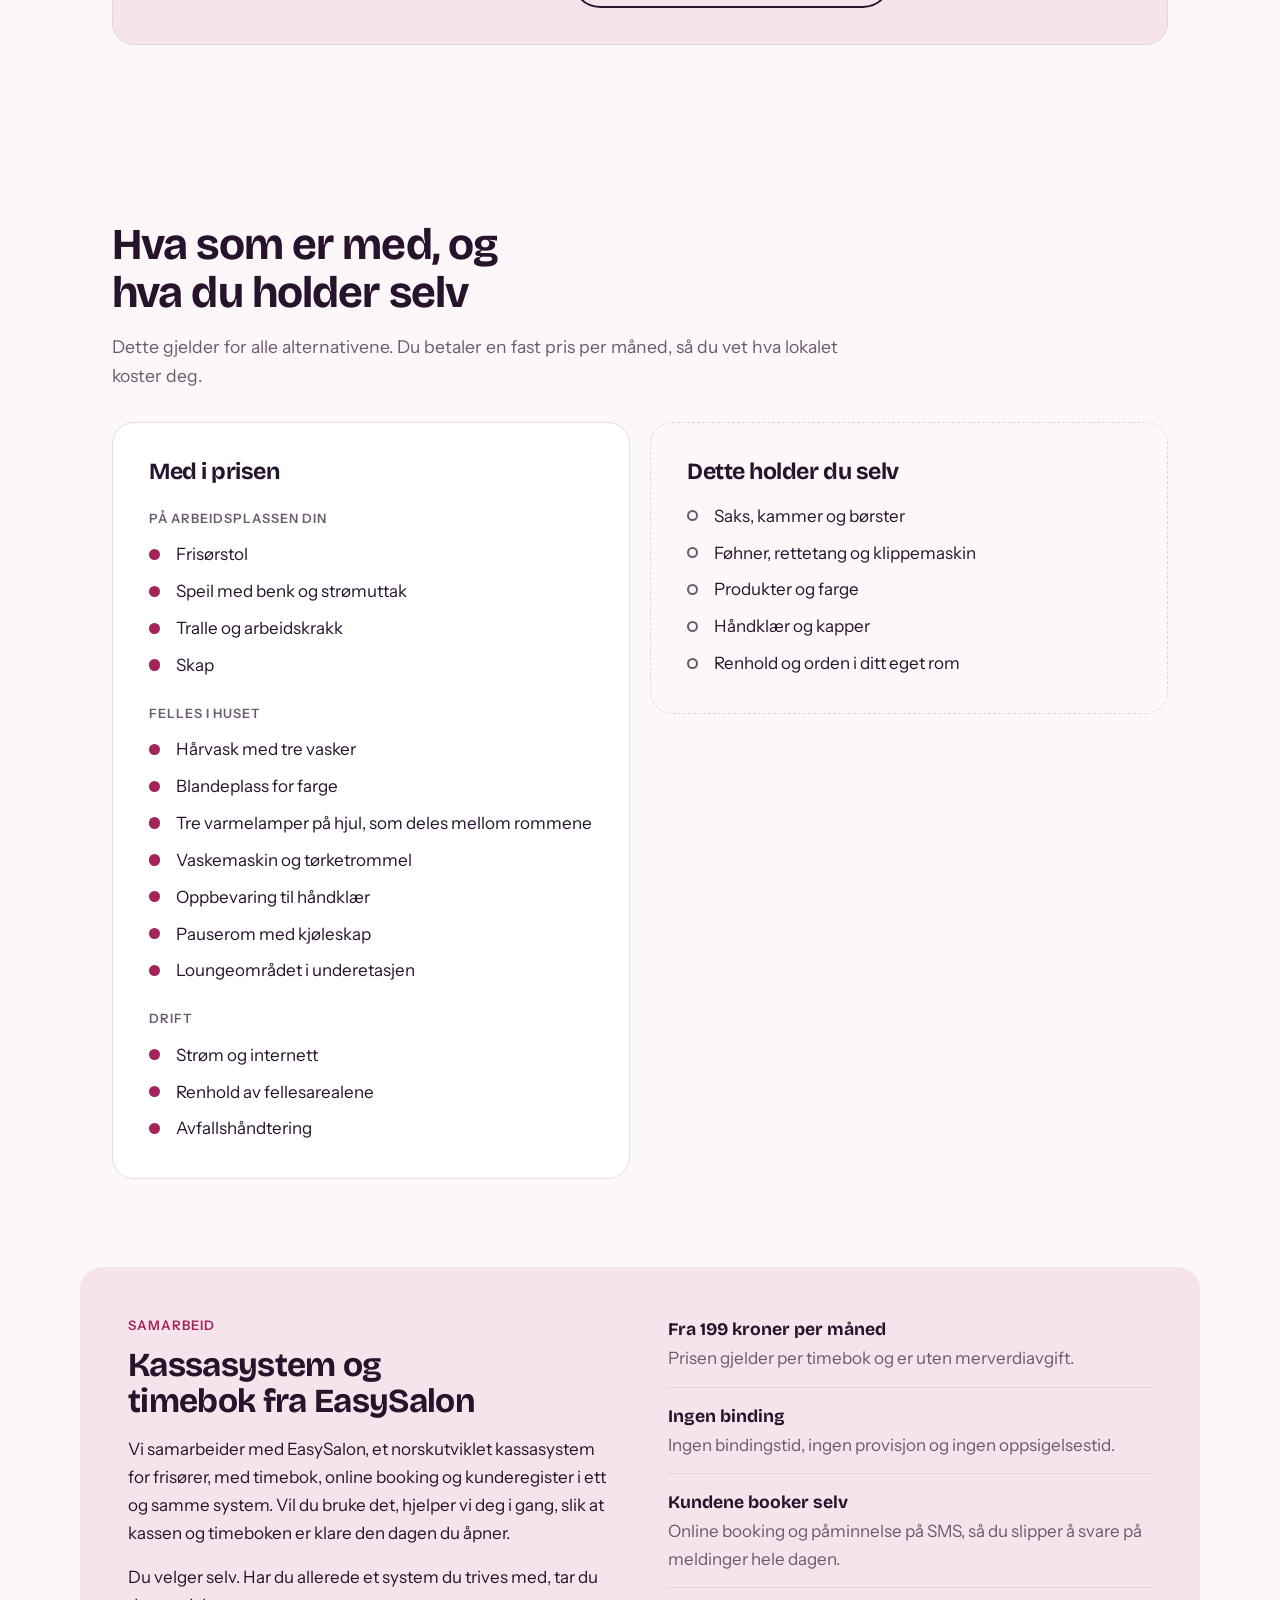
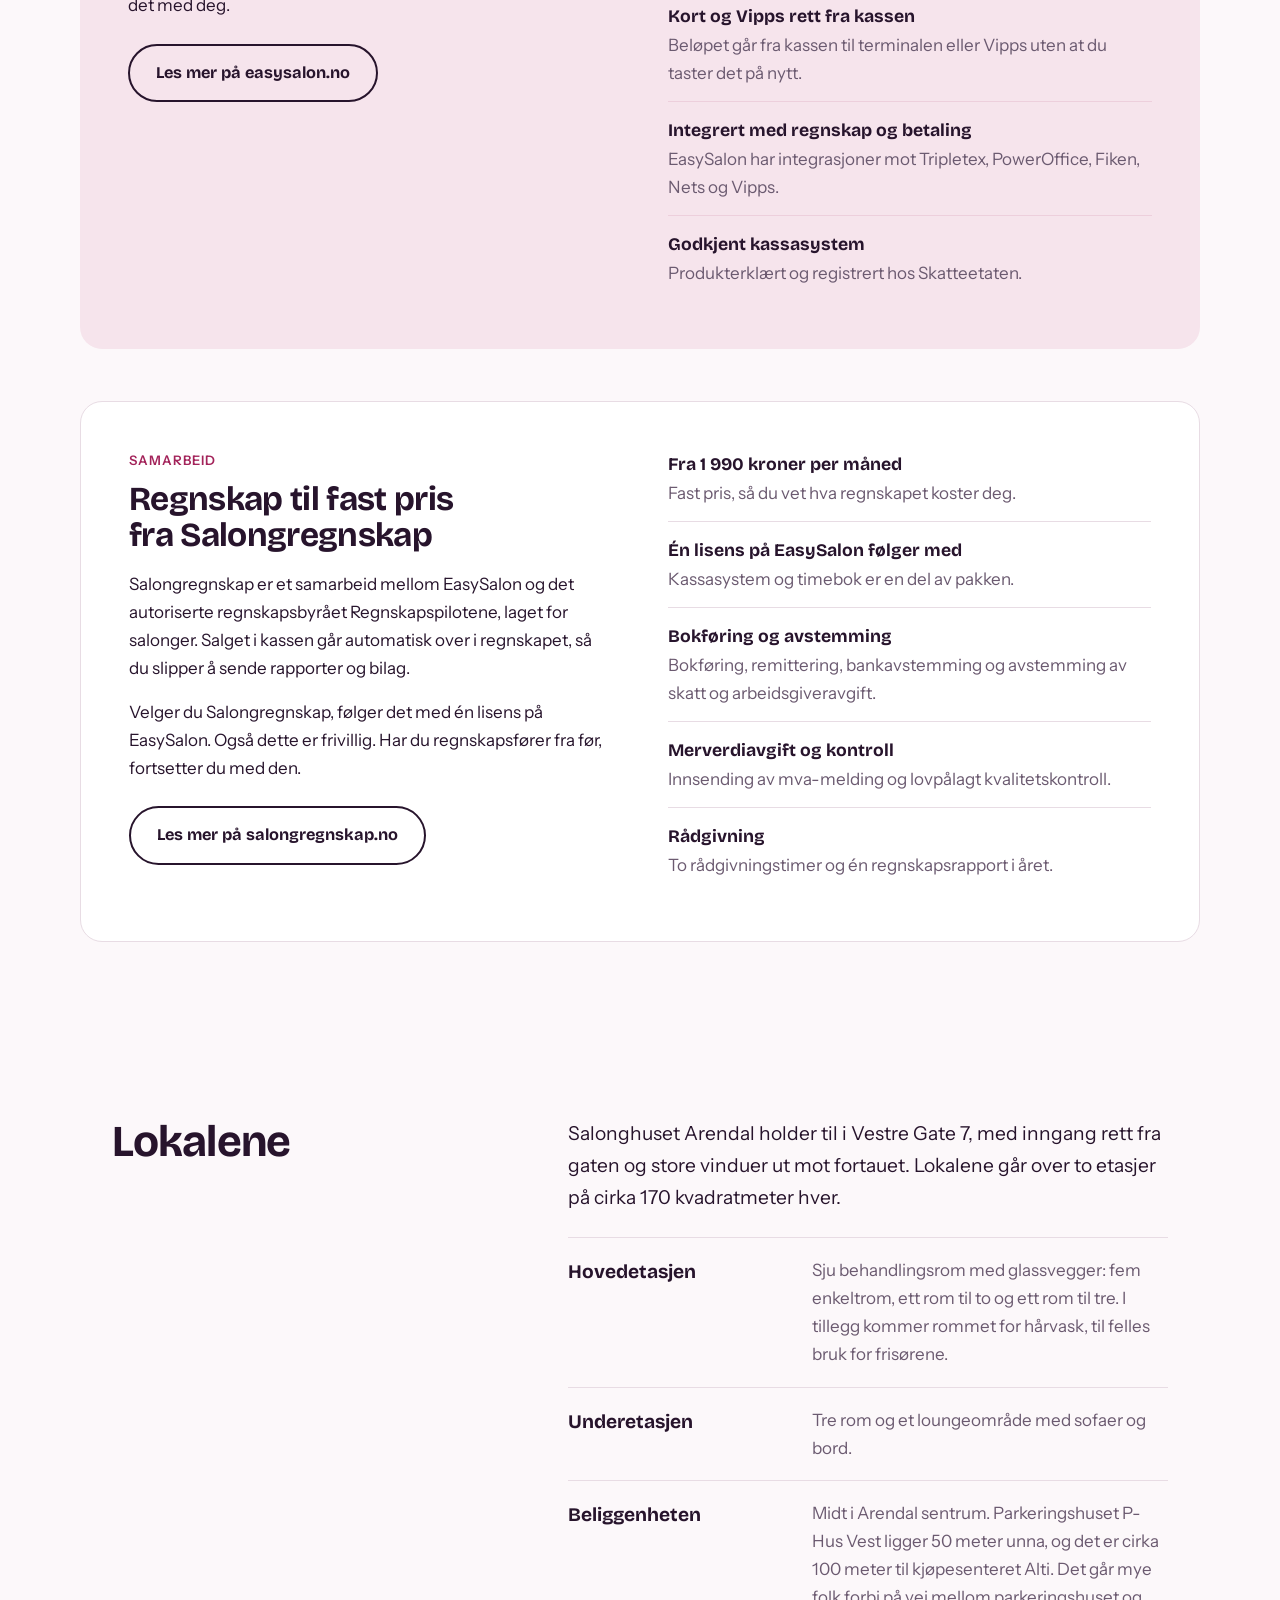
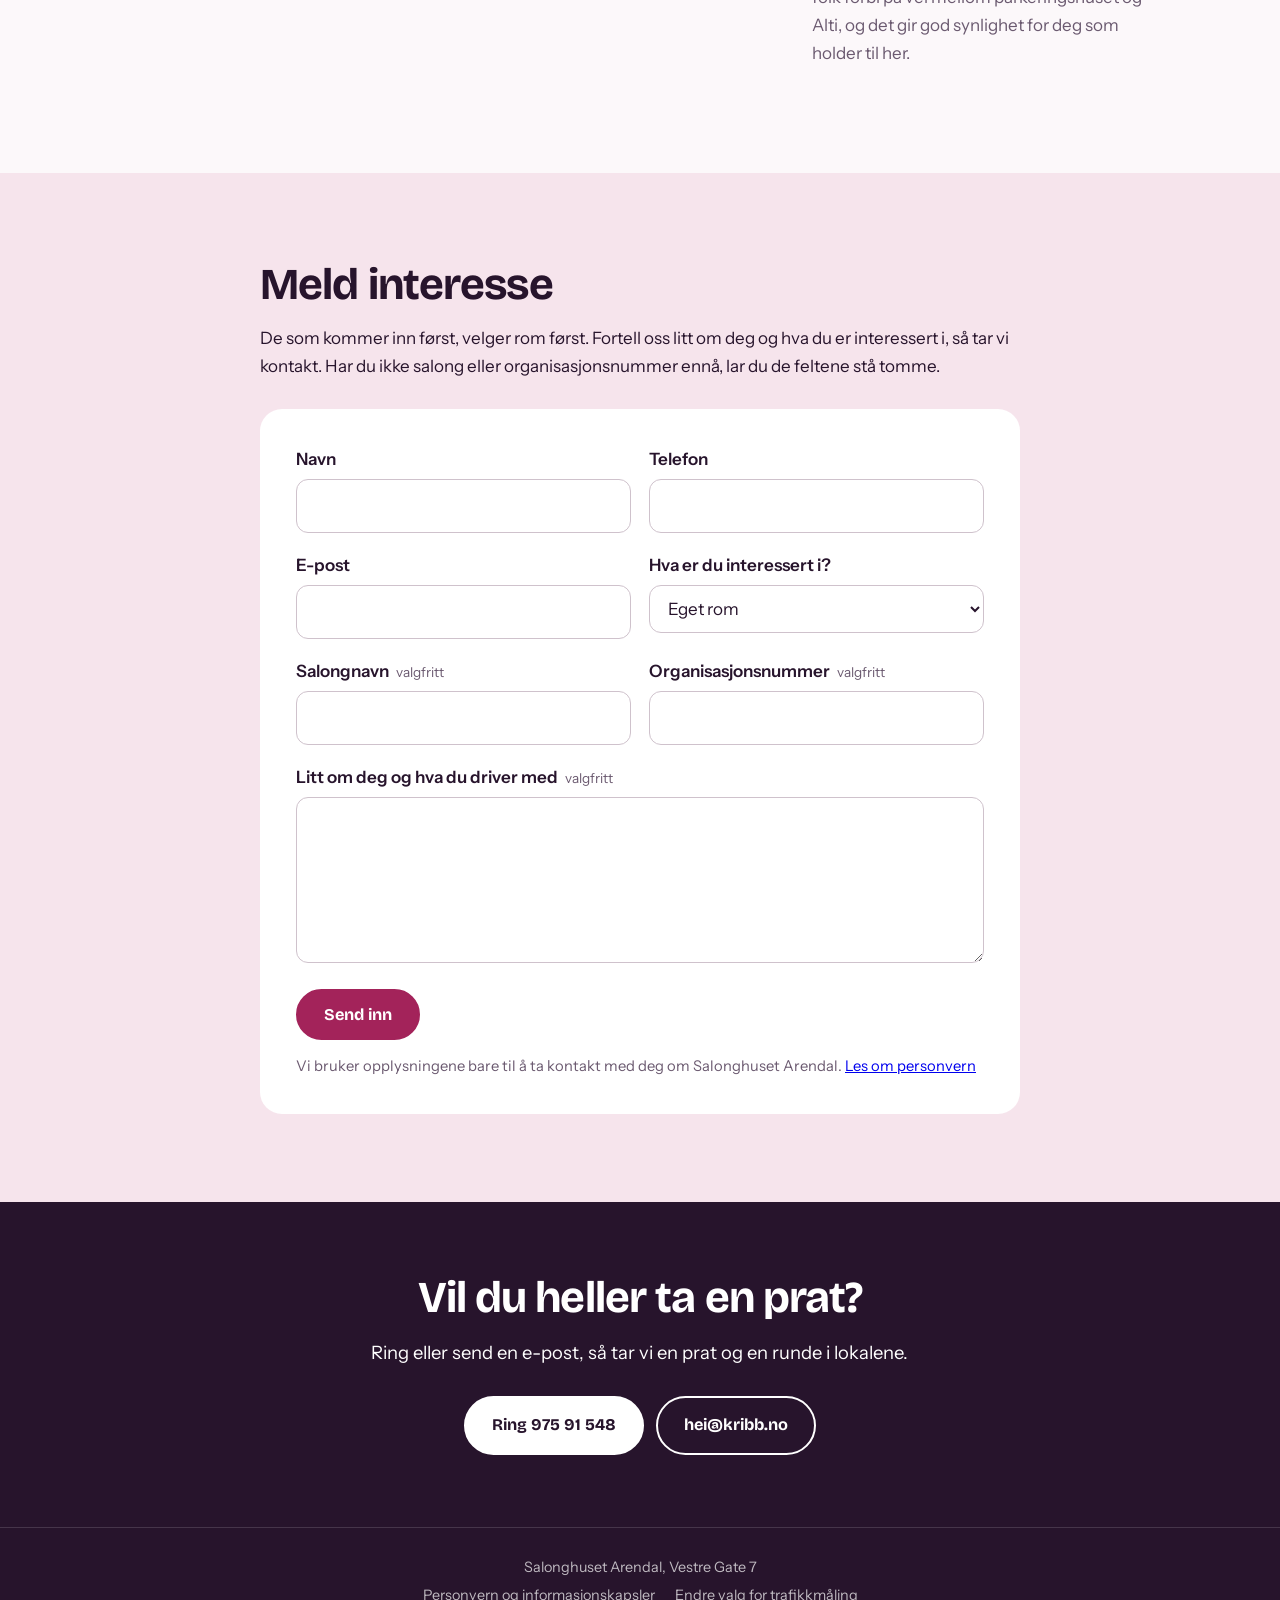
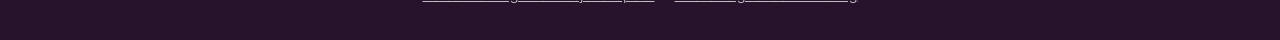
==== commit b9c85d4b: "Bytt navn fra Salon Suites Arendal til Salonghuset Arendal Navnet er byttet i sidehode, tekst, title" ====
--- a/nettsted/index.html
+++ b/nettsted/index.html
@@ -3,7 +3,7 @@
 <head>
   <meta charset="utf-8">
   <meta name="viewport" content="width=device-width, initial-scale=1">
-  <title>Salon Suites Arendal | Lei din egen frisørsalong i sentrum</title>
+  <title>Salonghuset Arendal | Lei din egen frisørsalong i sentrum</title>
   <meta name="description" content="Ferdig riggede frisørrom til leie midt i Arendal sentrum. Eget rom med stol og speil, felles hårvask og fast pris per måned. Et alternativ til stolleie.">
   <meta name="robots" content="index, follow">
   <link rel="canonical" href="https://salonsuites.no/">
@@ -29,19 +29,19 @@
   <!-- Deling i sosiale medier og meldinger -->
   <meta property="og:type" content="website">
   <meta property="og:locale" content="nb_NO">
-  <meta property="og:site_name" content="Salon Suites Arendal">
+  <meta property="og:site_name" content="Salonghuset Arendal">
   <meta property="og:url" content="https://salonsuites.no/">
-  <meta property="og:title" content="Salon Suites Arendal | Lei din egen frisørsalong i sentrum">
+  <meta property="og:title" content="Salonghuset Arendal | Lei din egen frisørsalong i sentrum">
   <meta property="og:description" content="Ferdig riggede frisørrom til leie midt i Arendal sentrum. Eget rom med stol og speil, felles hårvask og fast pris per måned. Et alternativ til stolleie.">
-  <meta property="og:image" content="https://salonsuites.no/bilder/salon-suites-arendal-frisorsalong-til-leie.jpg">
+  <meta property="og:image" content="https://salonsuites.no/bilder/salonghuset-arendal-frisorsalong-til-leie.jpg">
   <meta property="og:image:type" content="image/jpeg">
   <meta property="og:image:width" content="1200">
   <meta property="og:image:height" content="630">
-  <meta property="og:image:alt" content="Salon Suites Arendal: din egen frisørsalong, midt i Arendal sentrum. Bilde av et rom rigget med frisørstoler og speil.">
+  <meta property="og:image:alt" content="Salonghuset Arendal: din egen frisørsalong, midt i Arendal sentrum. Bilde av et rom rigget med frisørstoler og speil.">
   <meta name="twitter:card" content="summary_large_image">
-  <meta name="twitter:title" content="Salon Suites Arendal | Lei din egen frisørsalong i sentrum">
+  <meta name="twitter:title" content="Salonghuset Arendal | Lei din egen frisørsalong i sentrum">
   <meta name="twitter:description" content="Ferdig riggede frisørrom til leie midt i Arendal sentrum. Eget rom med stol og speil, felles hårvask og fast pris per måned. Et alternativ til stolleie.">
-  <meta name="twitter:image" content="https://salonsuites.no/bilder/salon-suites-arendal-frisorsalong-til-leie.jpg">
+  <meta name="twitter:image" content="https://salonsuites.no/bilder/salonghuset-arendal-frisorsalong-til-leie.jpg">
 
   <!-- Opplysninger til søkemotorene om nettstedet og om stedet -->
   <script type="application/ld+json">
@@ -51,8 +51,8 @@
         {
           "@type": "WebSite",
           "@id": "https://salonsuites.no/#nettsted",
-          "name": "Salon Suites Arendal",
-          "alternateName": "Salon Suites",
+          "name": "Salonghuset Arendal",
+          "alternateName": "Salonghuset",
           "url": "https://salonsuites.no/",
           "inLanguage": "nb"
         },
@@ -60,21 +60,21 @@
           "@type": "WebPage",
           "@id": "https://salonsuites.no/#side",
           "url": "https://salonsuites.no/",
-          "name": "Salon Suites Arendal | Lei din egen frisørsalong i sentrum",
+          "name": "Salonghuset Arendal | Lei din egen frisørsalong i sentrum",
           "description": "Ferdig riggede frisørrom til leie midt i Arendal sentrum. Eget rom med stol og speil, felles hårvask og fast pris per måned. Et alternativ til stolleie.",
           "inLanguage": "nb",
           "isPartOf": { "@id": "https://salonsuites.no/#nettsted" },
           "about": { "@id": "https://salonsuites.no/#sted" },
-          "primaryImageOfPage": "https://salonsuites.no/bilder/salon-suites-arendal-frisorsalong-til-leie.jpg"
+          "primaryImageOfPage": "https://salonsuites.no/bilder/salonghuset-arendal-frisorsalong-til-leie.jpg"
         },
         {
           "@type": "LocalBusiness",
           "@id": "https://salonsuites.no/#sted",
-          "name": "Salon Suites Arendal",
+          "name": "Salonghuset Arendal",
           "description": "Ferdig riggede behandlingsrom til leie for selvstendige frisører, midt i Arendal sentrum.",
           "url": "https://salonsuites.no/",
           "telephone": "+47 975 91 548",
-          "image": "https://salonsuites.no/bilder/salon-suites-arendal-frisorsalong-til-leie.jpg",
+          "image": "https://salonsuites.no/bilder/salonghuset-arendal-frisorsalong-til-leie.jpg",
           "logo": "https://salonsuites.no/bilder/ikon-180.png",
           "address": {
             "@type": "PostalAddress",
@@ -98,13 +98,13 @@
 <body>
 
   <header class="sidehode">
-    <a class="merke" href="#topp" aria-label="Salon Suites Arendal">
+    <a class="merke" href="#topp" aria-label="Salonghuset Arendal">
       <svg class="merke-emblem" viewBox="0 0 74 96" fill="none" aria-hidden="true">
         <path d="M4 92V37a33 33 0 0 1 66 0v55z" stroke="currentColor" stroke-width="5" stroke-linejoin="round"/>
         <path class="merke-rom" d="M24 92V44a13 13 0 0 1 26 0v48z"/>
       </svg>
       <span class="merke-tekst">
-        <span class="merke-navn">Salon Suites</span>
+        <span class="merke-navn">Salonghuset</span>
         <span class="merke-tillegg">Arendal</span>
       </span>
     </a>
@@ -126,7 +126,7 @@
           <p class="stedsmerke">Vestre Gate 7, Arendal sentrum</p>
           <h1>Din egen frisørsalong, midt i Arendal sentrum</h1>
           <p class="ingress">
-            Salon Suites Arendal er ferdig riggede behandlingsrom til leie for deg som driver for deg selv
+            Salonghuset Arendal er ferdig riggede behandlingsrom til leie for deg som driver for deg selv
             som frisør. Du får ditt eget rom med stol og speil, felles hårvask og fast pris per
             måned, i et hus der flere selvstendige holder til under samme tak.
           </p>
@@ -161,7 +161,7 @@
         </p>
         <p>
           Leier du allerede stol i en salong, med eget organisasjonsnummer? Da driver du for deg
-          selv i dag, bare i andres lokaler. Hos Salon Suites Arendal får du ditt eget rom midt i sentrum.
+          selv i dag, bare i andres lokaler. Hos Salonghuset Arendal får du ditt eget rom midt i sentrum.
         </p>
         <p>
           Har du med deg en kollega eller to? Vi har også rom med plass til to og til tre. Vil
@@ -412,7 +412,7 @@
       <h2>Lokalene</h2>
       <div class="lokalene-tekst">
         <p>
-          Salon Suites Arendal holder til i Vestre Gate 7, med inngang rett fra gaten og store vinduer ut mot
+          Salonghuset Arendal holder til i Vestre Gate 7, med inngang rett fra gaten og store vinduer ut mot
           fortauet. Lokalene går over to etasjer på cirka 170 kvadratmeter hver.
         </p>
         <dl class="etasjer">
@@ -490,7 +490,7 @@
           <div class="skjemafelt-bredt">
             <button class="knapp" type="submit">Send inn</button>
             <p class="skjema-merknad">
-              Vi bruker opplysningene bare til å ta kontakt med deg om Salon Suites Arendal.
+              Vi bruker opplysningene bare til å ta kontakt med deg om Salonghuset Arendal.
               <a href="personvern.html">Les om personvern</a>
             </p>
           </div>
@@ -514,7 +514,7 @@
   </main>
 
   <footer class="sidefot">
-    <p>Salon Suites Arendal, Vestre Gate 7</p>
+    <p>Salonghuset Arendal, Vestre Gate 7</p>
     <p class="sidefot-lenker">
       <a href="personvern.html">Personvern og informasjonskapsler</a>
       <button type="button" class="endre-samtykke" hidden>Endre valg for trafikkmåling</button>
--- a/nettsted/stil.css
+++ b/nettsted/stil.css
@@ -1,4 +1,4 @@
-/* Uttrykket for Salon Suites Arendal: lys, rosa-lilla grunn, mørk aubergine i teksten og en
+/* Uttrykket for Salonghuset Arendal: lys, rosa-lilla grunn, mørk aubergine i teksten og en
    bærfarge i knapper og priser. Toppbildet har bue i overkant, som et salongspeil. */
 :root {
   --grunn: #fcf8fa;
@@ -998,7 +998,7 @@
   color: var(--rosa-lys);
 }
 
-/* De to valgene er like store og like tydelige */
+/* De to valgene er like store. Godta er fylt, avslå har bare ramme. */
 .samtykke-valg {
   display: grid;
   grid-template-columns: 1fr 1fr;
@@ -1079,3 +1079,14 @@
 .personvern a {
   color: var(--baer);
 }
+
+.samtykke .knapp[data-valg="nei"] {
+  background: transparent;
+  border-color: rgba(255, 255, 255, 0.6);
+  color: #ffffff;
+}
+
+.samtykke .knapp[data-valg="nei"]:hover {
+  background: rgba(255, 255, 255, 0.12);
+  border-color: #ffffff;
+}
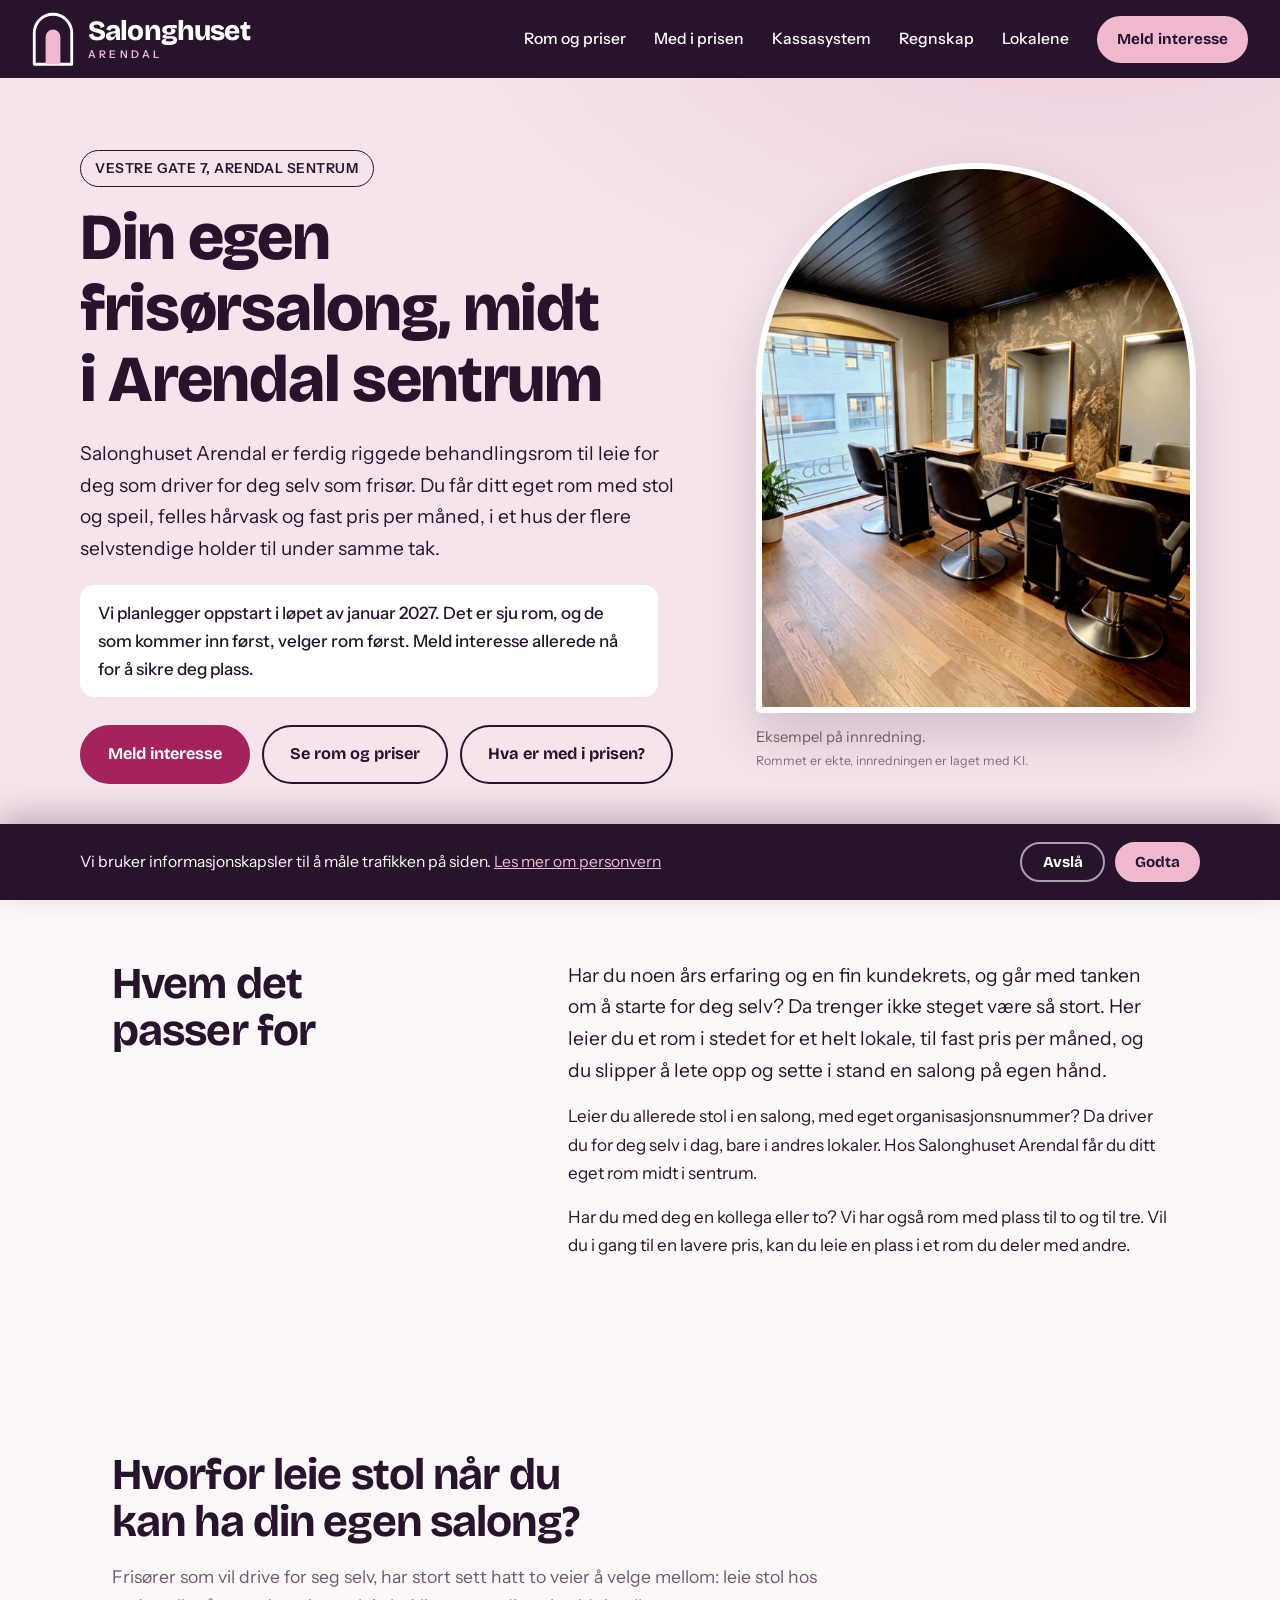
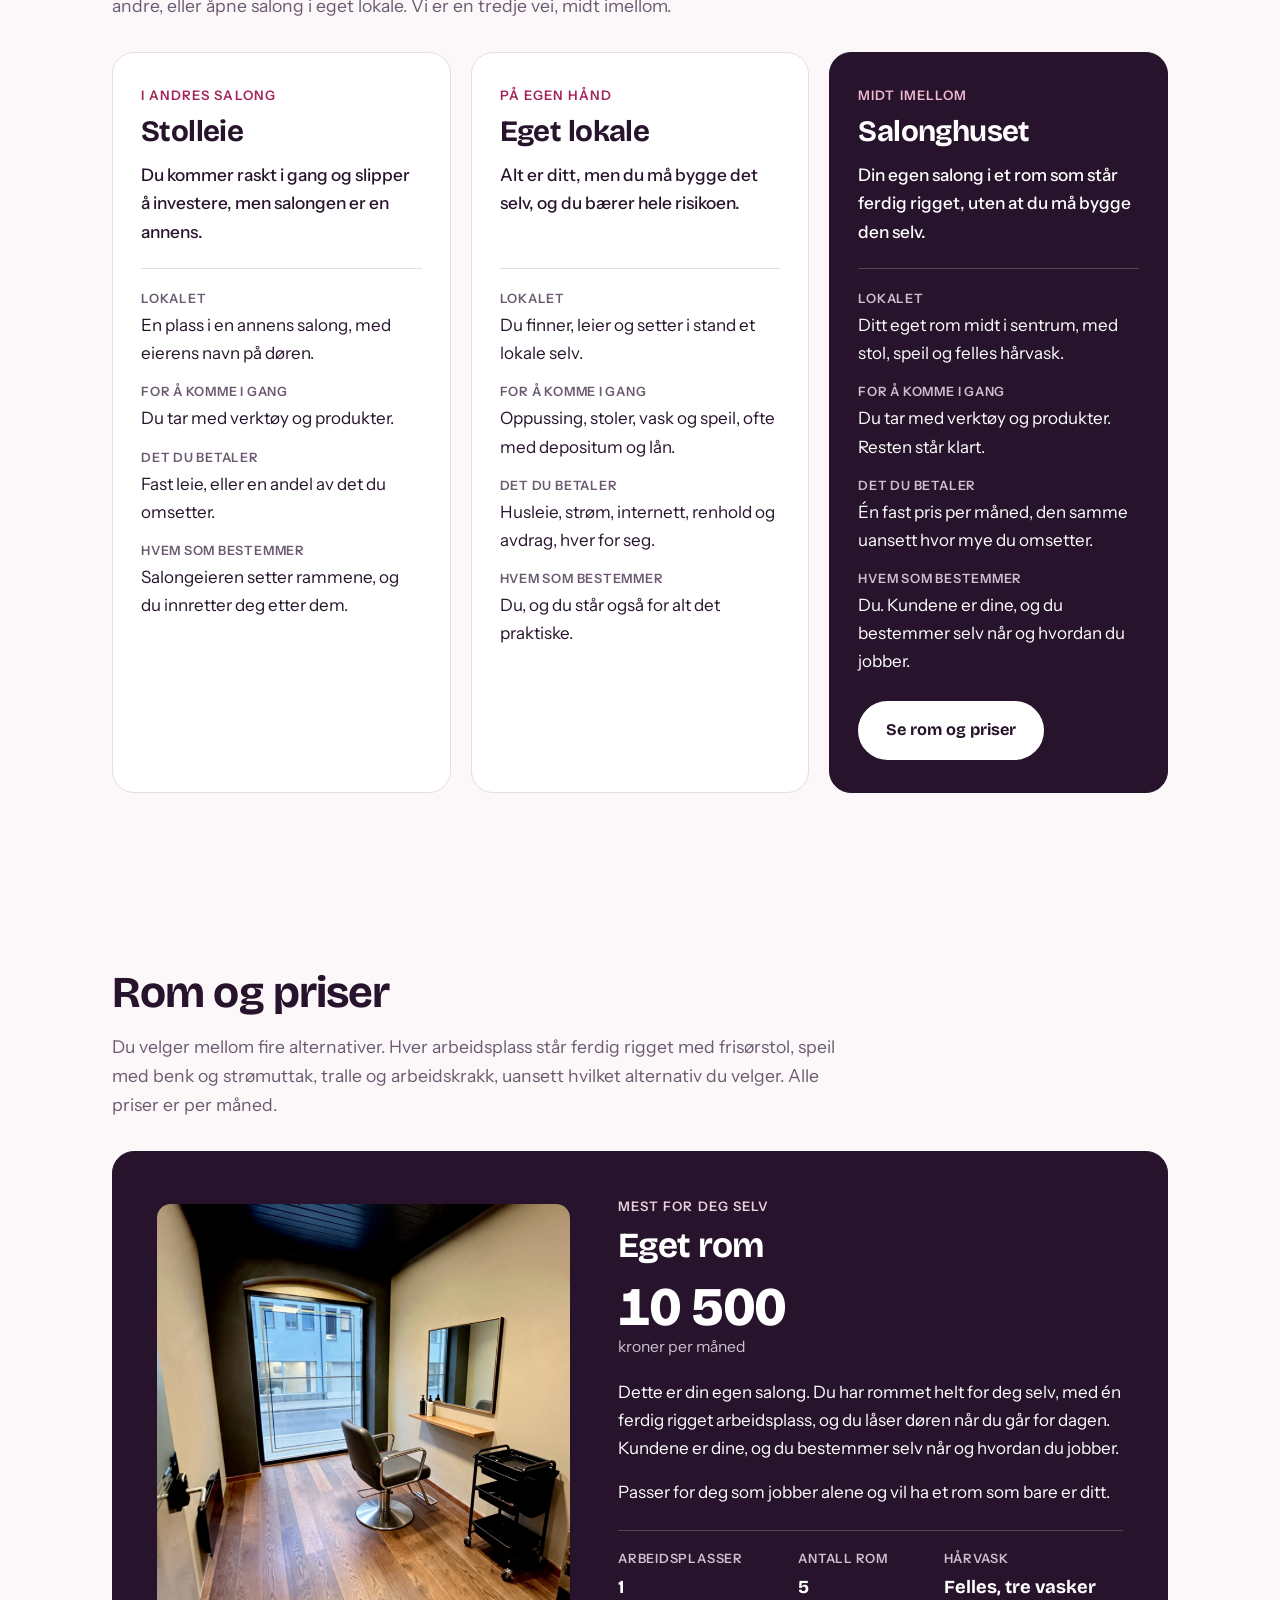
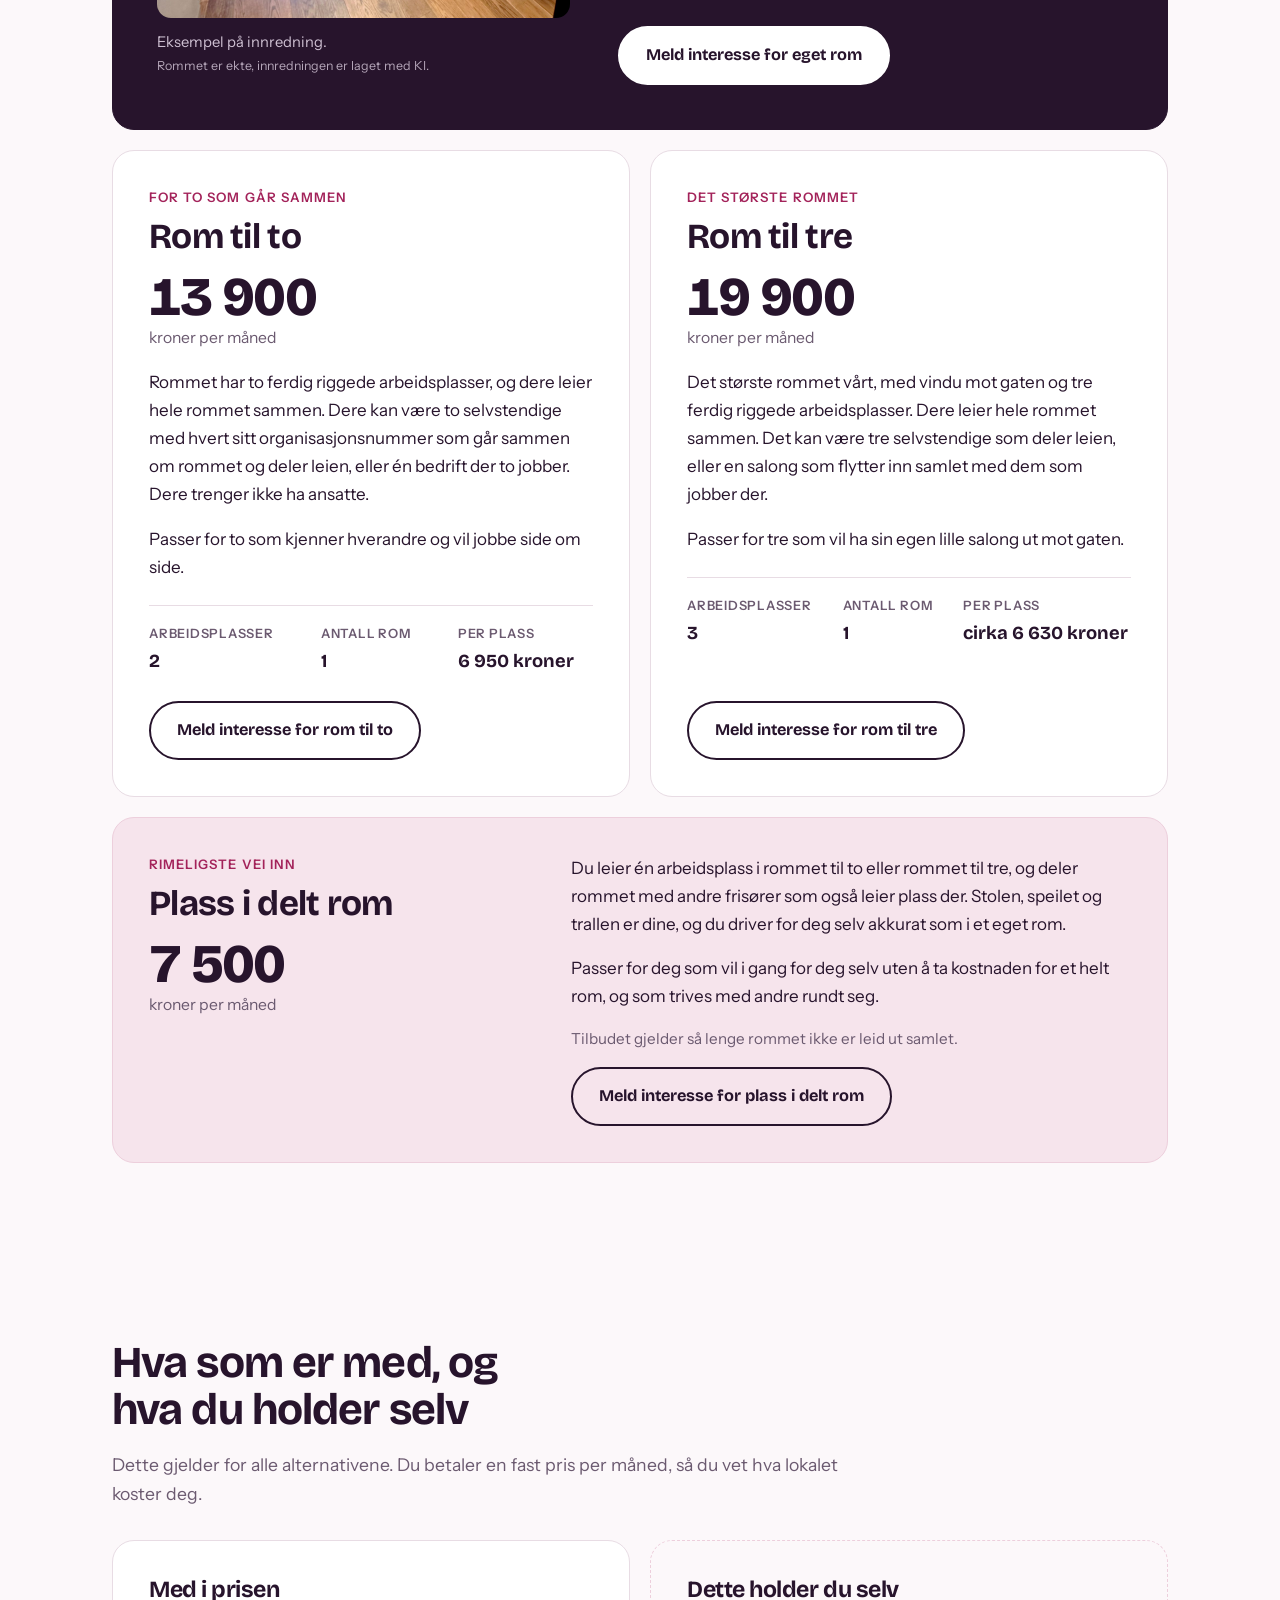
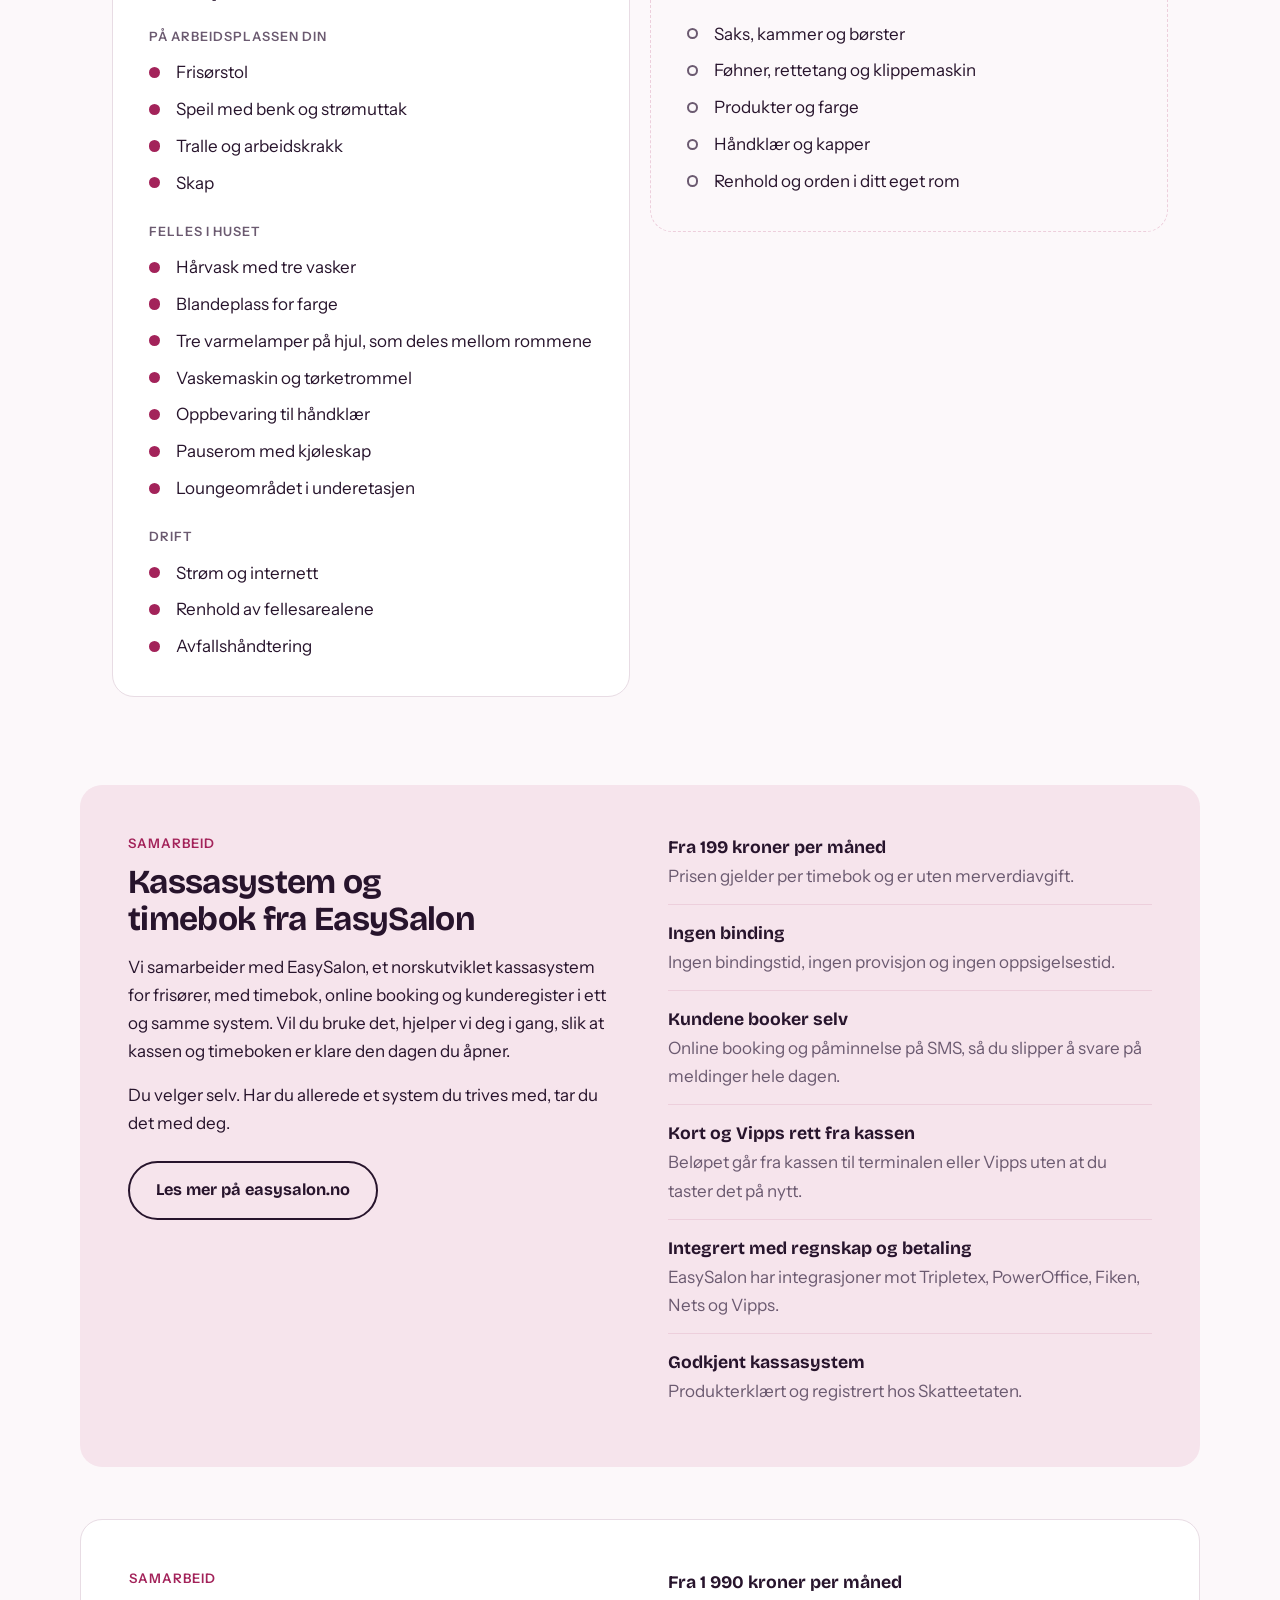
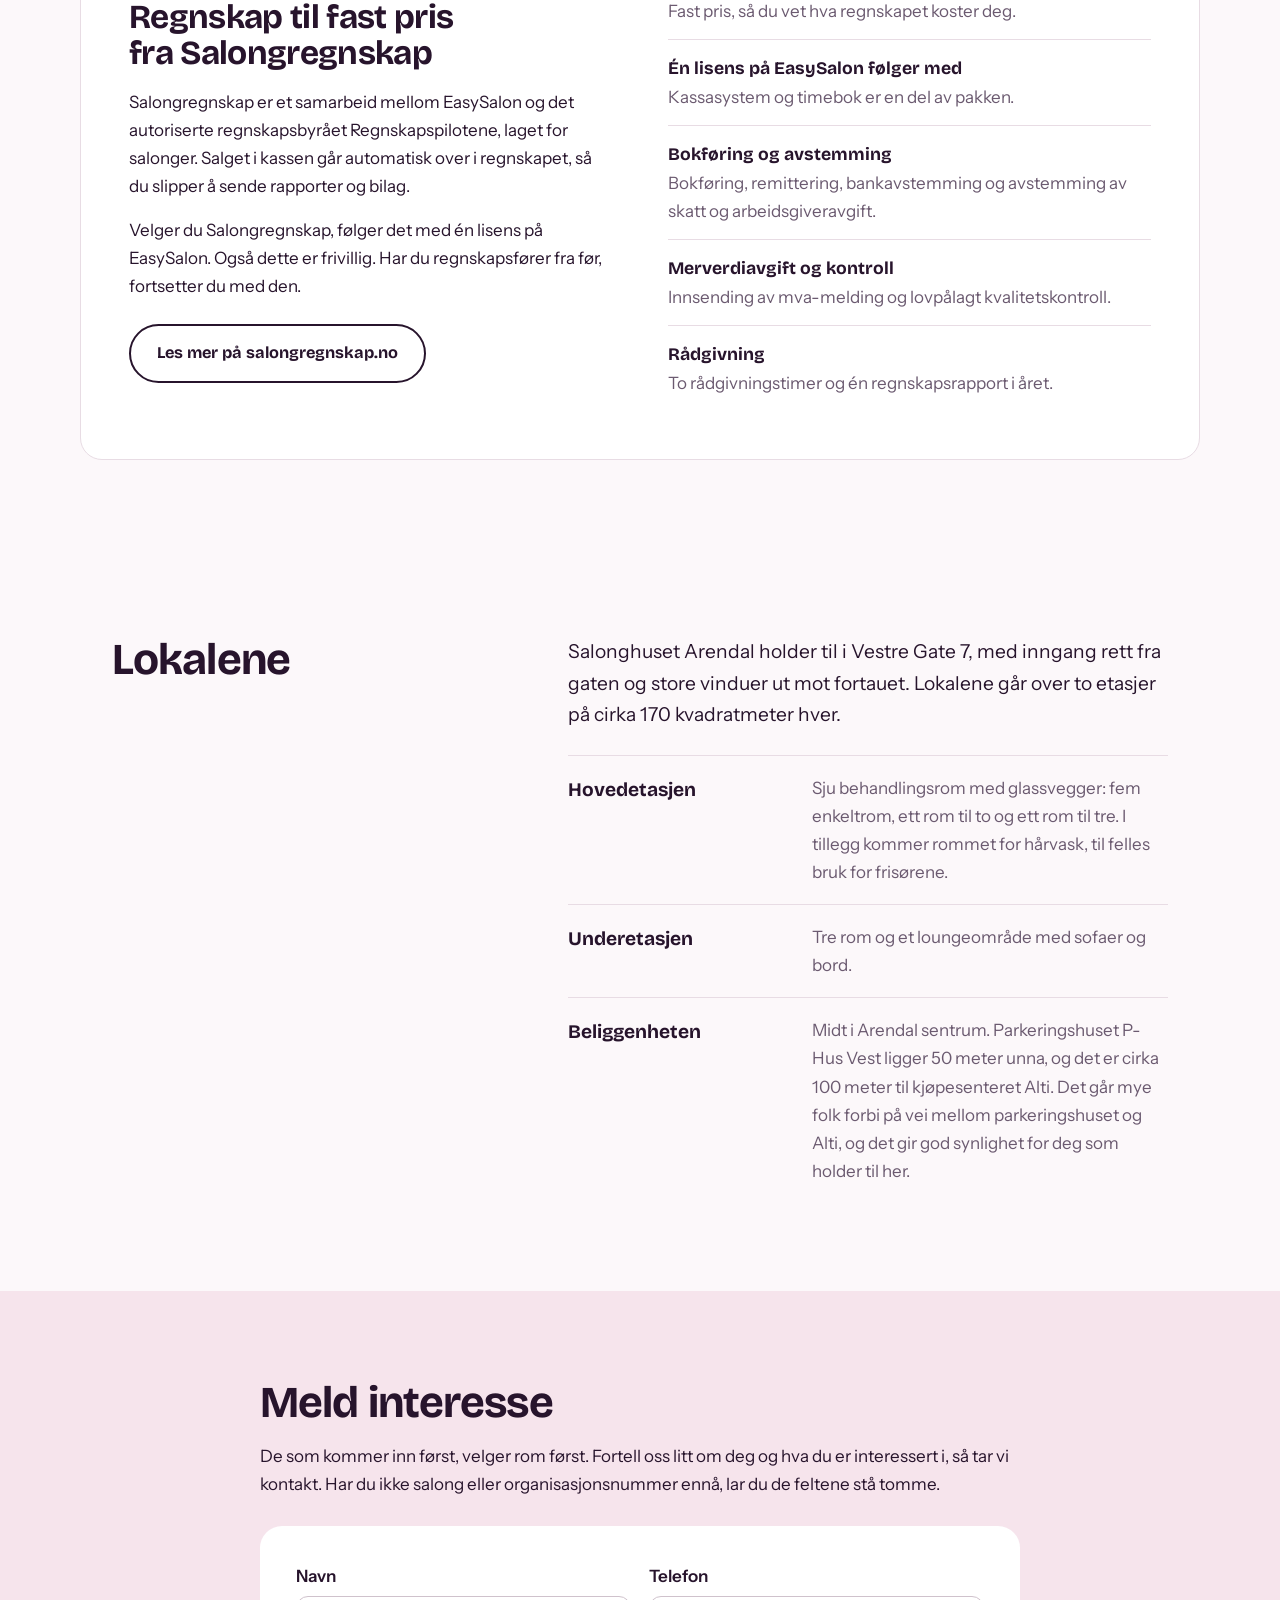
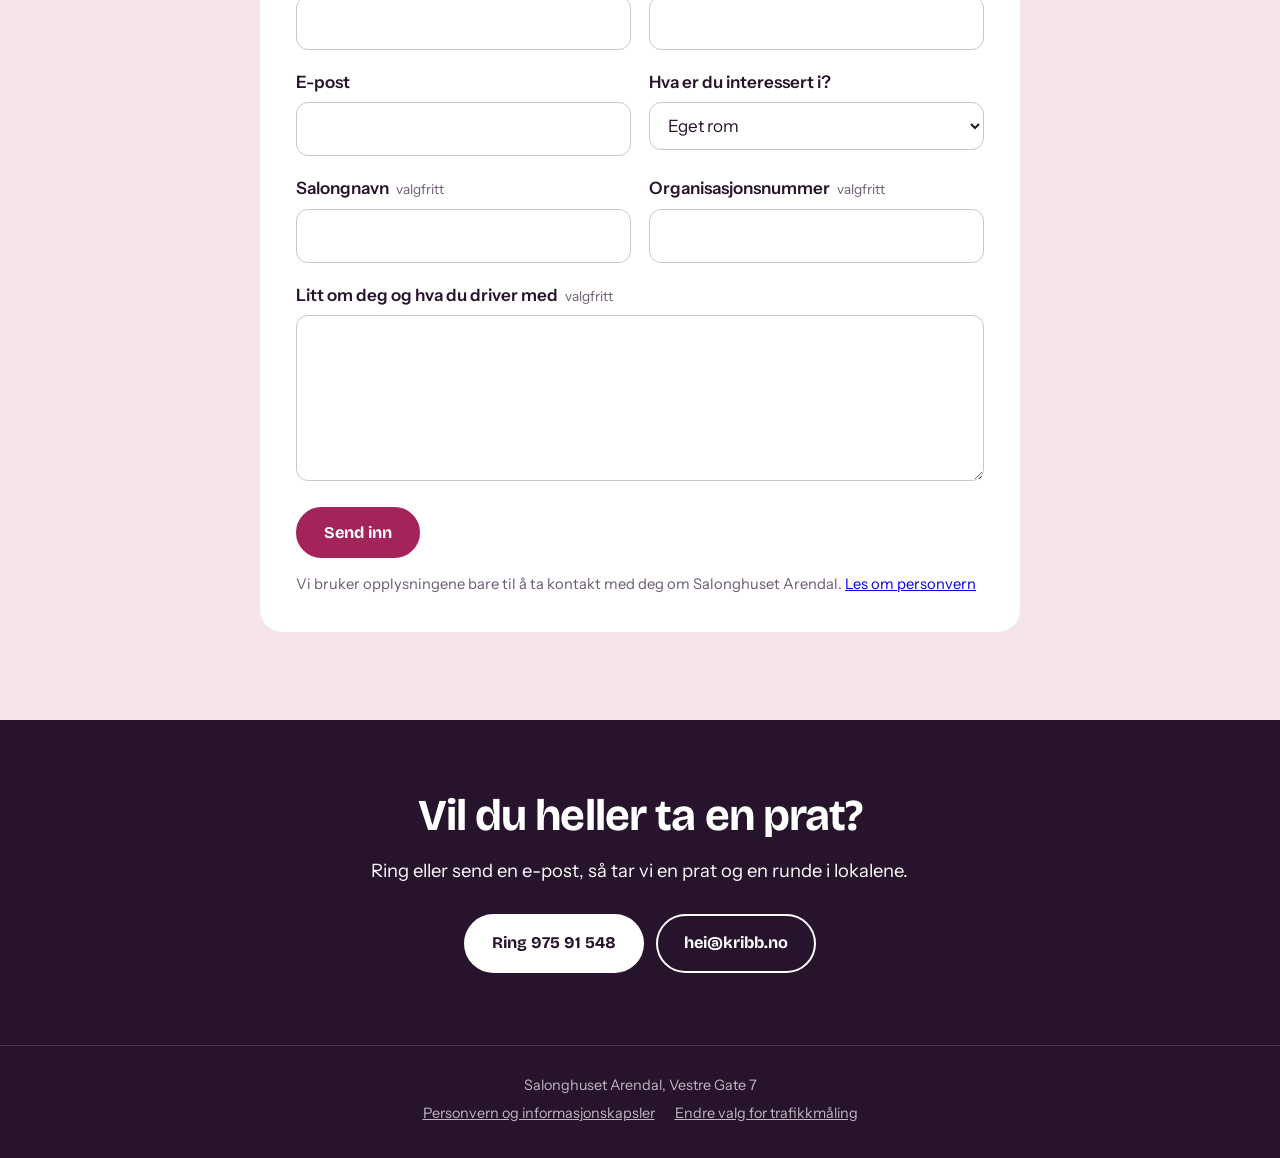
==== commit 73b90602: "Legg til seksjonen som sammenligner stolleie, eget lokale og Salonghuset Co-Authored-By: Claude Fabl" ====
--- a/nettsted/index.html
+++ b/nettsted/index.html
@@ -6,7 +6,7 @@
   <title>Salonghuset Arendal | Lei din egen frisørsalong i sentrum</title>
   <meta name="description" content="Ferdig riggede frisørrom til leie midt i Arendal sentrum. Eget rom med stol og speil, felles hårvask og fast pris per måned. Et alternativ til stolleie.">
   <meta name="robots" content="index, follow">
-  <link rel="canonical" href="https://salonsuites.no/">
+  <link rel="canonical" href="https://salonghuset.no/">
 
   <!-- Google-taggen for trafikkmåling. Midlertidig lastet for alle, til taggen er verifisert
        hos Google. Den setter ikke informasjonskapsler før den besøkende har godtatt det.
@@ -30,10 +30,10 @@
   <meta property="og:type" content="website">
   <meta property="og:locale" content="nb_NO">
   <meta property="og:site_name" content="Salonghuset Arendal">
-  <meta property="og:url" content="https://salonsuites.no/">
+  <meta property="og:url" content="https://salonghuset.no/">
   <meta property="og:title" content="Salonghuset Arendal | Lei din egen frisørsalong i sentrum">
   <meta property="og:description" content="Ferdig riggede frisørrom til leie midt i Arendal sentrum. Eget rom med stol og speil, felles hårvask og fast pris per måned. Et alternativ til stolleie.">
-  <meta property="og:image" content="https://salonsuites.no/bilder/salonghuset-arendal-frisorsalong-til-leie.jpg">
+  <meta property="og:image" content="https://salonghuset.no/bilder/salonghuset-arendal-frisorsalong-til-leie.jpg">
   <meta property="og:image:type" content="image/jpeg">
   <meta property="og:image:width" content="1200">
   <meta property="og:image:height" content="630">
@@ -41,7 +41,7 @@
   <meta name="twitter:card" content="summary_large_image">
   <meta name="twitter:title" content="Salonghuset Arendal | Lei din egen frisørsalong i sentrum">
   <meta name="twitter:description" content="Ferdig riggede frisørrom til leie midt i Arendal sentrum. Eget rom med stol og speil, felles hårvask og fast pris per måned. Et alternativ til stolleie.">
-  <meta name="twitter:image" content="https://salonsuites.no/bilder/salonghuset-arendal-frisorsalong-til-leie.jpg">
+  <meta name="twitter:image" content="https://salonghuset.no/bilder/salonghuset-arendal-frisorsalong-til-leie.jpg">
 
   <!-- Opplysninger til søkemotorene om nettstedet og om stedet -->
   <script type="application/ld+json">
@@ -50,32 +50,32 @@
       "@graph": [
         {
           "@type": "WebSite",
-          "@id": "https://salonsuites.no/#nettsted",
+          "@id": "https://salonghuset.no/#nettsted",
           "name": "Salonghuset Arendal",
           "alternateName": "Salonghuset",
-          "url": "https://salonsuites.no/",
+          "url": "https://salonghuset.no/",
           "inLanguage": "nb"
         },
         {
           "@type": "WebPage",
-          "@id": "https://salonsuites.no/#side",
-          "url": "https://salonsuites.no/",
+          "@id": "https://salonghuset.no/#side",
+          "url": "https://salonghuset.no/",
           "name": "Salonghuset Arendal | Lei din egen frisørsalong i sentrum",
           "description": "Ferdig riggede frisørrom til leie midt i Arendal sentrum. Eget rom med stol og speil, felles hårvask og fast pris per måned. Et alternativ til stolleie.",
           "inLanguage": "nb",
-          "isPartOf": { "@id": "https://salonsuites.no/#nettsted" },
-          "about": { "@id": "https://salonsuites.no/#sted" },
-          "primaryImageOfPage": "https://salonsuites.no/bilder/salonghuset-arendal-frisorsalong-til-leie.jpg"
+          "isPartOf": { "@id": "https://salonghuset.no/#nettsted" },
+          "about": { "@id": "https://salonghuset.no/#sted" },
+          "primaryImageOfPage": "https://salonghuset.no/bilder/salonghuset-arendal-frisorsalong-til-leie.jpg"
         },
         {
           "@type": "LocalBusiness",
-          "@id": "https://salonsuites.no/#sted",
+          "@id": "https://salonghuset.no/#sted",
           "name": "Salonghuset Arendal",
           "description": "Ferdig riggede behandlingsrom til leie for selvstendige frisører, midt i Arendal sentrum.",
-          "url": "https://salonsuites.no/",
+          "url": "https://salonghuset.no/",
           "telephone": "+47 975 91 548",
-          "image": "https://salonsuites.no/bilder/salonghuset-arendal-frisorsalong-til-leie.jpg",
-          "logo": "https://salonsuites.no/bilder/ikon-180.png",
+          "image": "https://salonghuset.no/bilder/salonghuset-arendal-frisorsalong-til-leie.jpg",
+          "logo": "https://salonghuset.no/bilder/ikon-180.png",
           "address": {
             "@type": "PostalAddress",
             "streetAddress": "Vestre Gate 7",
@@ -167,6 +167,60 @@
           Har du med deg en kollega eller to? Vi har også rom med plass til to og til tre. Vil
           du i gang til en lavere pris, kan du leie en plass i et rom du deler med andre.
         </p>
+      </div>
+    </section>
+
+    <section class="veiene" id="veiene">
+      <div class="seksjonsinnledning">
+        <h2>Hvorfor leie stol når du kan ha din egen salong?</h2>
+        <p>
+          Frisører som vil drive for seg selv, har stort sett hatt to veier å velge mellom: leie
+          stol hos andre, eller åpne salong i eget lokale. Vi er en tredje vei, midt imellom.
+        </p>
+      </div>
+      <div class="veirad">
+        <article class="vei">
+          <p class="alternativ-merke">I andres salong</p>
+          <h3>Stolleie</h3>
+          <p class="vei-kort">
+            Du kommer raskt i gang og slipper å investere, men salongen er en annens.
+          </p>
+          <dl class="punkter">
+            <div><dt>Lokalet</dt><dd>En plass i en annens salong, med eierens navn på døren.</dd></div>
+            <div><dt>For å komme i gang</dt><dd>Du tar med verktøy og produkter.</dd></div>
+            <div><dt>Det du betaler</dt><dd>Fast leie, eller en andel av det du omsetter.</dd></div>
+            <div><dt>Hvem som bestemmer</dt><dd>Salongeieren setter rammene, og du innretter deg etter dem.</dd></div>
+          </dl>
+        </article>
+
+        <article class="vei">
+          <p class="alternativ-merke">På egen hånd</p>
+          <h3>Eget lokale</h3>
+          <p class="vei-kort">
+            Alt er ditt, men du må bygge det selv, og du bærer hele risikoen.
+          </p>
+          <dl class="punkter">
+            <div><dt>Lokalet</dt><dd>Du finner, leier og setter i stand et lokale selv.</dd></div>
+            <div><dt>For å komme i gang</dt><dd>Oppussing, stoler, vask og speil, ofte med depositum og lån.</dd></div>
+            <div><dt>Det du betaler</dt><dd>Husleie, strøm, internett, renhold og avdrag, hver for seg.</dd></div>
+            <div><dt>Hvem som bestemmer</dt><dd>Du, og du står også for alt det praktiske.</dd></div>
+          </dl>
+        </article>
+
+        <article class="vei vei-vaar">
+          <p class="alternativ-merke">Midt imellom</p>
+          <h3>Salonghuset</h3>
+          <p class="vei-kort">
+            Din egen salong i et rom som står ferdig rigget, uten at du må bygge den selv.
+          </p>
+          <dl class="punkter">
+            <div><dt>Lokalet</dt><dd>Ditt eget rom midt i sentrum, med stol, speil og felles hårvask.</dd></div>
+            <div><dt>For å komme i gang</dt><dd>Du tar med verktøy og produkter. Resten står klart.</dd></div>
+            <div><dt>Det du betaler</dt><dd>Én fast pris per måned, den samme uansett hvor mye du omsetter.</dd></div>
+            <div><dt>Hvem som bestemmer</dt><dd>Du. Kundene er dine, og du bestemmer selv når og hvordan du jobber.</dd></div>
+          </dl>
+          <a class="knapp" href="#alternativene">Se rom og priser</a>
+        </article>
       </div>
     </section>
 
--- a/nettsted/stil.css
+++ b/nettsted/stil.css
@@ -342,6 +342,97 @@
   font-size: 1.2rem;
 }
 
+/* De tre veiene: stolleie, eget lokale og Salonghuset */
+.veiene {
+  max-width: var(--sidebredde);
+  margin: 0 auto;
+}
+
+.veirad {
+  display: grid;
+  gap: 20px;
+}
+
+.vei {
+  display: flex;
+  flex-direction: column;
+  align-items: flex-start;
+  padding: 28px 24px;
+  border: 1px solid var(--linje);
+  border-radius: var(--runding);
+  background: var(--flate);
+}
+
+.vei h3 {
+  font-size: clamp(1.5rem, 3.4vw, 1.85rem);
+}
+
+.vei-kort {
+  margin: 0.8rem 0 0;
+  font-size: 1.08rem;
+  font-weight: 500;
+}
+
+.punkter {
+  display: grid;
+  gap: 14px;
+  width: 100%;
+  margin: 1.3rem 0 0;
+  padding-top: 1.2rem;
+  border-top: 1px solid var(--linje);
+}
+
+.punkter dt {
+  color: var(--dempet);
+  font-size: 0.8rem;
+  font-weight: 600;
+  letter-spacing: 0.06em;
+  text-transform: uppercase;
+}
+
+.punkter dd {
+  margin: 2px 0 0;
+}
+
+/* Vår egen vei er den mørke flaten, slik at den skiller seg fra de to andre */
+.vei-vaar {
+  background: var(--blekk);
+  border-color: var(--blekk);
+  color: #ffffff;
+}
+
+.vei-vaar .alternativ-merke {
+  color: var(--rosa-lys);
+}
+
+.vei-vaar .punkter {
+  border-top-color: rgba(255, 255, 255, 0.2);
+}
+
+.vei-vaar .punkter dt {
+  color: #cdbfd1;
+}
+
+.vei-vaar .knapp {
+  margin-top: auto;
+  background: #ffffff;
+  border-color: #ffffff;
+  color: var(--blekk);
+}
+
+.vei-vaar .knapp:hover {
+  background: var(--rosa);
+  border-color: var(--rosa);
+}
+
+.vei-vaar .knapp:focus-visible {
+  outline-color: #ffffff;
+}
+
+.vei-vaar .punkter {
+  margin-bottom: 1.6rem;
+}
+
 /* Rom og priser */
 .alternativ {
   display: flex;
@@ -860,6 +951,10 @@
     padding: 36px;
   }
 
+  .vei {
+    padding: 32px 28px;
+  }
+
   .skjema {
     padding: 36px;
   }
@@ -902,6 +997,15 @@
   .lokalene {
     grid-template-columns: 0.8fr 1.2fr;
     gap: 56px;
+  }
+
+  .veirad {
+    grid-template-columns: repeat(3, 1fr);
+  }
+
+  /* Lik høyde på den korte teksten, så punktene under starter på samme linje i alle tre */
+  .vei-kort {
+    min-height: 5.4rem;
   }
 
   .alternativ-med-bilde {
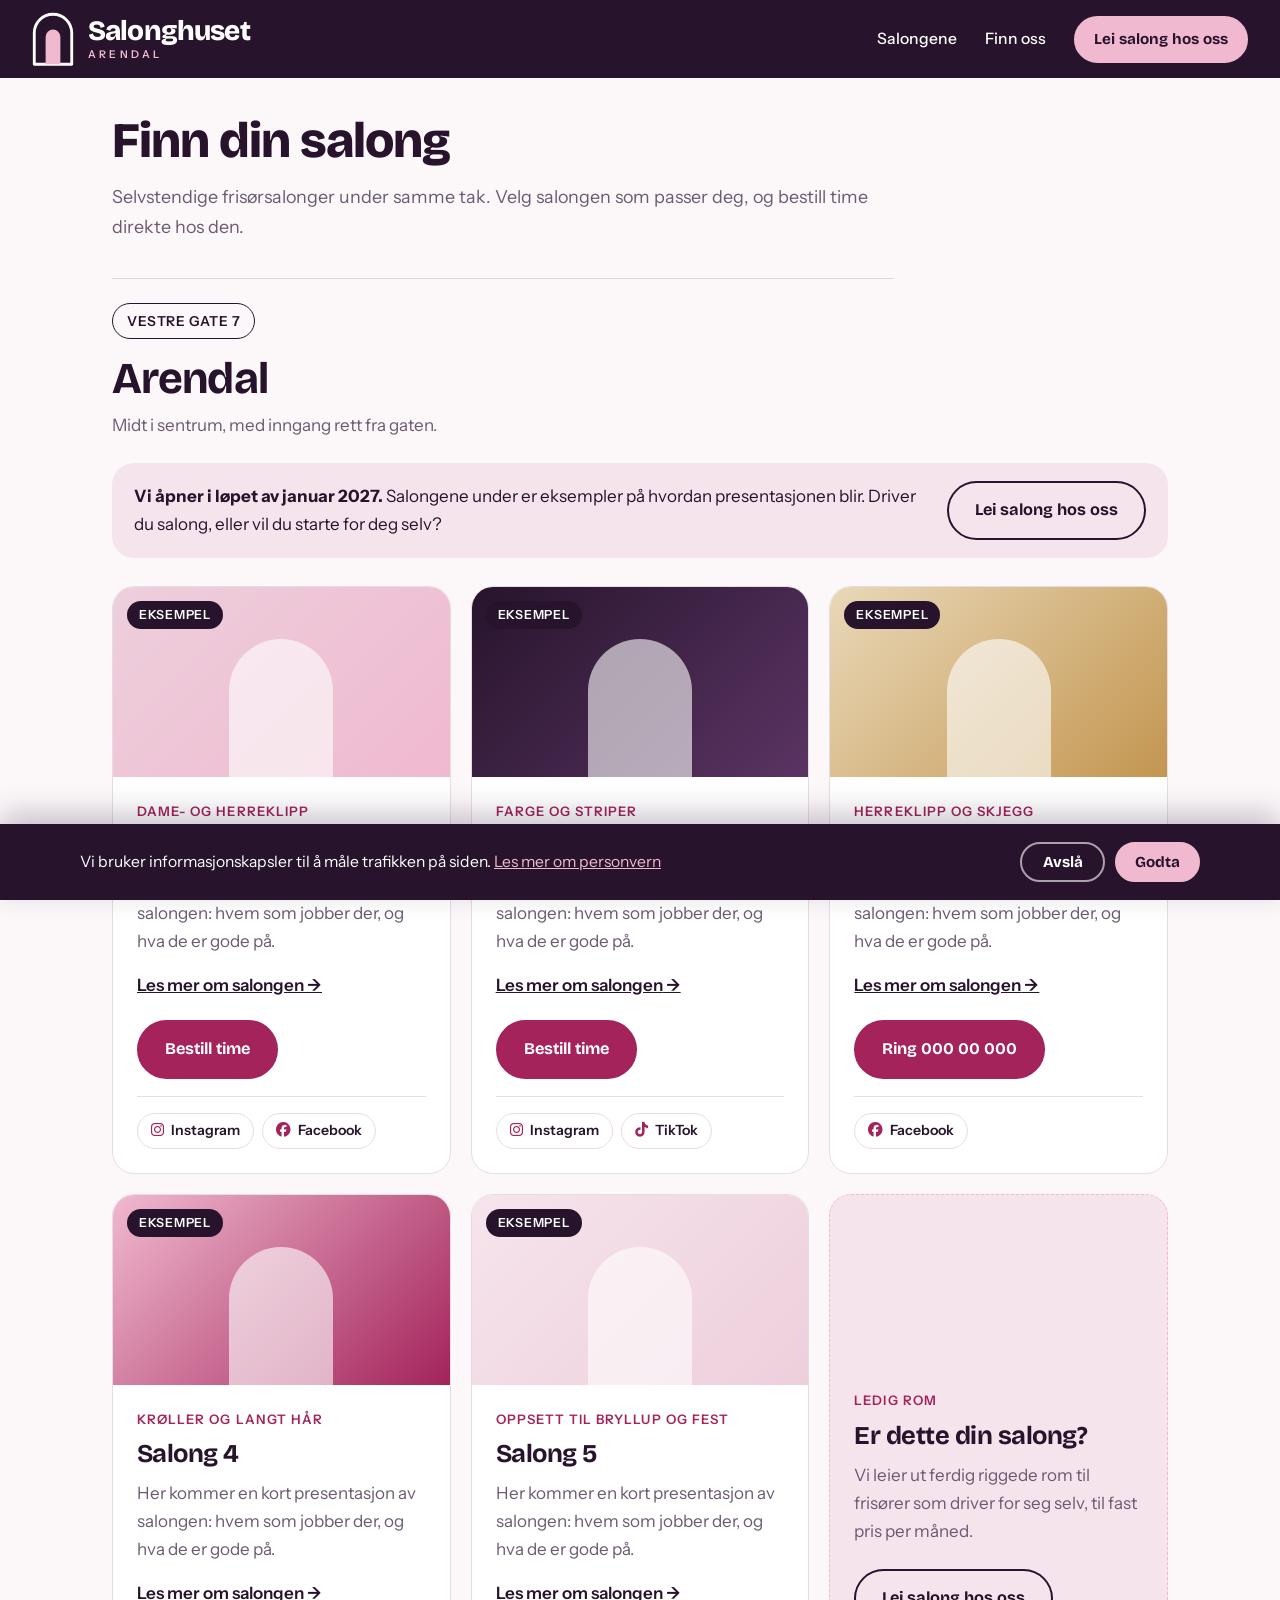
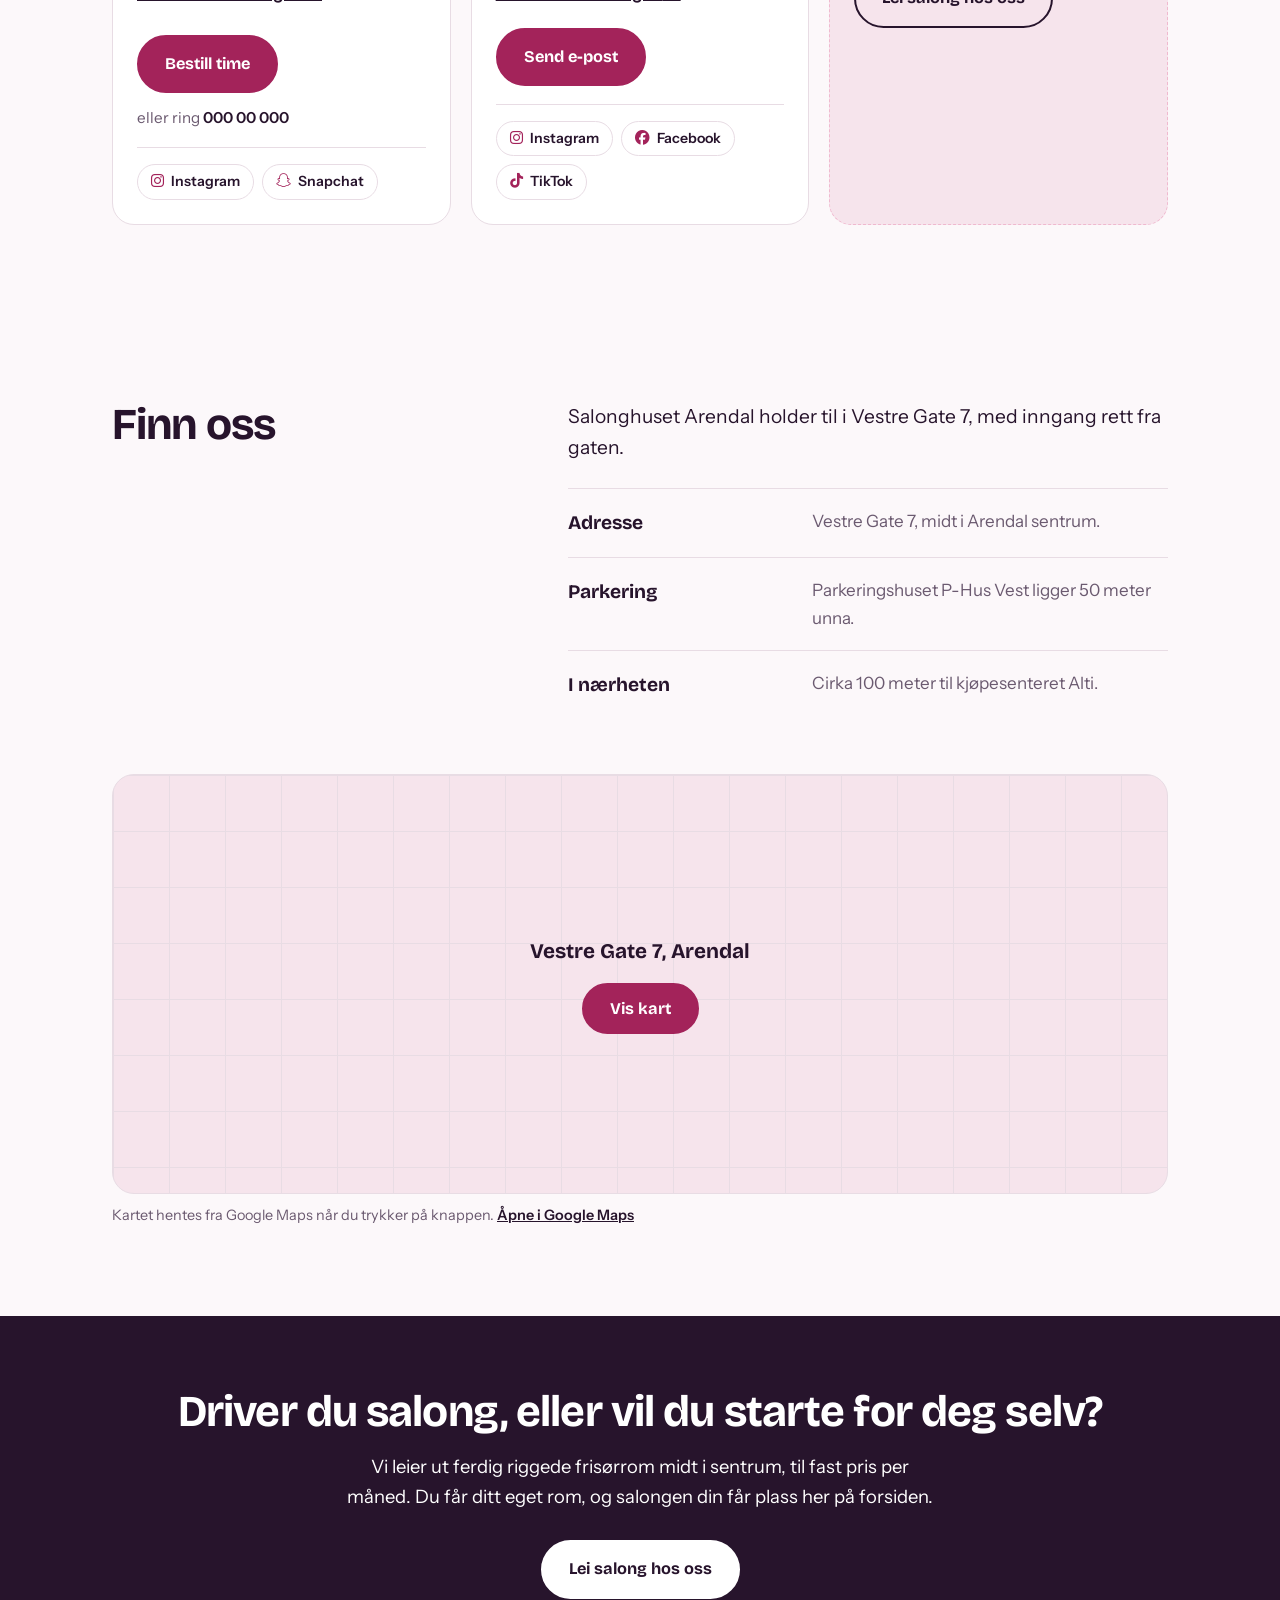
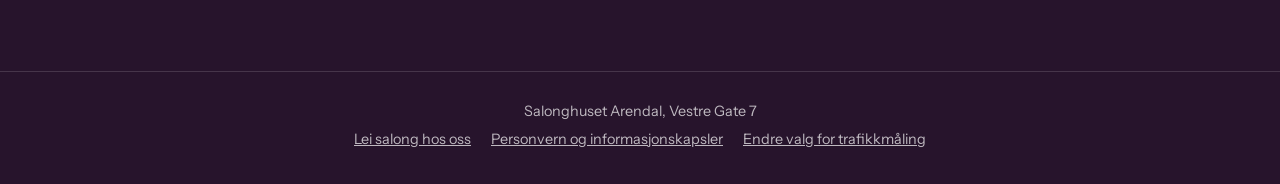
==== commit 4ea4614c: "Ny forside for kundene, og siden for frisører flyttet til lei-salong Forsiden presenterer salongene " ====
--- a/nettsted/index.html
+++ b/nettsted/index.html
@@ -3,8 +3,8 @@
 <head>
   <meta charset="utf-8">
   <meta name="viewport" content="width=device-width, initial-scale=1">
-  <title>Salonghuset Arendal | Lei din egen frisørsalong i sentrum</title>
-  <meta name="description" content="Ferdig riggede frisørrom til leie midt i Arendal sentrum. Eget rom med stol og speil, felles hårvask og fast pris per måned. Et alternativ til stolleie.">
+  <title>Salonghuset Arendal | Frisørsalonger midt i Arendal sentrum</title>
+  <meta name="description" content="Salonghuset Arendal samler selvstendige frisørsalonger under samme tak i Vestre Gate 7. Finn salongen som passer deg, og bestill time direkte.">
   <meta name="robots" content="index, follow">
   <link rel="canonical" href="https://salonghuset.no/">
 
@@ -31,19 +31,13 @@
   <meta property="og:locale" content="nb_NO">
   <meta property="og:site_name" content="Salonghuset Arendal">
   <meta property="og:url" content="https://salonghuset.no/">
-  <meta property="og:title" content="Salonghuset Arendal | Lei din egen frisørsalong i sentrum">
-  <meta property="og:description" content="Ferdig riggede frisørrom til leie midt i Arendal sentrum. Eget rom med stol og speil, felles hårvask og fast pris per måned. Et alternativ til stolleie.">
-  <meta property="og:image" content="https://salonghuset.no/bilder/salonghuset-arendal-frisorsalong-til-leie.jpg">
-  <meta property="og:image:type" content="image/jpeg">
-  <meta property="og:image:width" content="1200">
-  <meta property="og:image:height" content="630">
-  <meta property="og:image:alt" content="Salonghuset Arendal: din egen frisørsalong, midt i Arendal sentrum. Bilde av et rom rigget med frisørstoler og speil.">
-  <meta name="twitter:card" content="summary_large_image">
-  <meta name="twitter:title" content="Salonghuset Arendal | Lei din egen frisørsalong i sentrum">
-  <meta name="twitter:description" content="Ferdig riggede frisørrom til leie midt i Arendal sentrum. Eget rom med stol og speil, felles hårvask og fast pris per måned. Et alternativ til stolleie.">
-  <meta name="twitter:image" content="https://salonghuset.no/bilder/salonghuset-arendal-frisorsalong-til-leie.jpg">
-
-  <!-- Opplysninger til søkemotorene om nettstedet og om stedet -->
+  <meta property="og:title" content="Salonghuset Arendal | Frisørsalonger midt i Arendal sentrum">
+  <meta property="og:description" content="Salonghuset Arendal samler selvstendige frisørsalonger under samme tak i Vestre Gate 7. Finn salongen som passer deg, og bestill time direkte.">
+  <meta name="twitter:card" content="summary">
+  <meta name="twitter:title" content="Salonghuset Arendal | Frisørsalonger midt i Arendal sentrum">
+  <meta name="twitter:description" content="Salonghuset Arendal samler selvstendige frisørsalonger under samme tak i Vestre Gate 7. Finn salongen som passer deg, og bestill time direkte.">
+
+  <!-- Opplysninger til søkemotorene om nettstedet -->
   <script type="application/ld+json">
     {
       "@context": "https://schema.org",
@@ -60,28 +54,9 @@
           "@type": "WebPage",
           "@id": "https://salonghuset.no/#side",
           "url": "https://salonghuset.no/",
-          "name": "Salonghuset Arendal | Lei din egen frisørsalong i sentrum",
-          "description": "Ferdig riggede frisørrom til leie midt i Arendal sentrum. Eget rom med stol og speil, felles hårvask og fast pris per måned. Et alternativ til stolleie.",
+          "name": "Salonghuset Arendal | Frisørsalonger midt i Arendal sentrum",
           "inLanguage": "nb",
-          "isPartOf": { "@id": "https://salonghuset.no/#nettsted" },
-          "about": { "@id": "https://salonghuset.no/#sted" },
-          "primaryImageOfPage": "https://salonghuset.no/bilder/salonghuset-arendal-frisorsalong-til-leie.jpg"
-        },
-        {
-          "@type": "LocalBusiness",
-          "@id": "https://salonghuset.no/#sted",
-          "name": "Salonghuset Arendal",
-          "description": "Ferdig riggede behandlingsrom til leie for selvstendige frisører, midt i Arendal sentrum.",
-          "url": "https://salonghuset.no/",
-          "telephone": "+47 975 91 548",
-          "image": "https://salonghuset.no/bilder/salonghuset-arendal-frisorsalong-til-leie.jpg",
-          "logo": "https://salonghuset.no/bilder/ikon-180.png",
-          "address": {
-            "@type": "PostalAddress",
-            "streetAddress": "Vestre Gate 7",
-            "addressLocality": "Arendal",
-            "addressCountry": "NO"
-          }
+          "isPartOf": { "@id": "https://salonghuset.no/#nettsted" }
         }
       ]
     }
@@ -93,12 +68,16 @@
   <link rel="preconnect" href="https://fonts.googleapis.com">
   <link rel="preconnect" href="https://fonts.gstatic.com" crossorigin>
   <link rel="stylesheet" href="https://fonts.googleapis.com/css2?family=Bricolage+Grotesque:opsz,wght@12..96,500;12..96,700;12..96,800&family=Instrument+Sans:wght@400;500;600&display=swap">
+  <!-- Font Awesome, bare grunnstilen og merkevareikonene, til lenkene til sosiale medier.
+       Filene ligger i mappen ikoner, slik at ingenting hentes fra en tredjepart. -->
+  <link rel="stylesheet" href="ikoner/css/fontawesome.min.css">
+  <link rel="stylesheet" href="ikoner/css/brands.min.css">
   <link rel="stylesheet" href="stil.css">
 </head>
 <body>
 
   <header class="sidehode">
-    <a class="merke" href="#topp" aria-label="Salonghuset Arendal">
+    <a class="merke" href="index.html" aria-label="Salonghuset Arendal">
       <svg class="merke-emblem" viewBox="0 0 74 96" fill="none" aria-hidden="true">
         <path d="M4 92V37a33 33 0 0 1 66 0v55z" stroke="currentColor" stroke-width="5" stroke-linejoin="round"/>
         <path class="merke-rom" d="M24 92V44a13 13 0 0 1 26 0v48z"/>
@@ -109,459 +88,200 @@
       </span>
     </a>
     <nav class="sidemeny" aria-label="Innhold">
-      <a href="#alternativene">Rom og priser</a>
-      <a href="#med-i-prisen">Med i prisen</a>
-      <a href="#kassasystem">Kassasystem</a>
-      <a href="#regnskap">Regnskap</a>
-      <a href="#lokalene">Lokalene</a>
+      <a href="#salongene">Salongene</a>
+      <a href="#finn-oss">Finn oss</a>
     </nav>
-    <a class="knapp knapp-liten" href="#interesse">Meld interesse</a>
+    <!-- Til salongene er på plass, går knappen til siden for frisører. Da byttes den til «Bestill time». -->
+    <a class="knapp knapp-liten" href="lei-salong.html">Lei salong hos oss</a>
   </header>
 
   <main>
 
-    <section class="topp" id="topp">
-      <div class="topp-innhold">
-        <div class="topp-tekst">
-          <p class="stedsmerke">Vestre Gate 7, Arendal sentrum</p>
-          <h1>Din egen frisørsalong, midt i Arendal sentrum</h1>
-          <p class="ingress">
-            Salonghuset Arendal er ferdig riggede behandlingsrom til leie for deg som driver for deg selv
-            som frisør. Du får ditt eget rom med stol og speil, felles hårvask og fast pris per
-            måned, i et hus der flere selvstendige holder til under samme tak.
-          </p>
-          <p class="oppstart">
-            Vi planlegger oppstart i løpet av januar 2027. Det er sju rom, og de som kommer inn
-            først, velger rom først. Meld interesse allerede nå for å sikre deg plass.
-          </p>
-          <div class="knapperad">
-            <a class="knapp" href="#interesse">Meld interesse</a>
-            <a class="knapp knapp-lys" href="#alternativene">Se rom og priser</a>
-            <a class="knapp knapp-lys" href="#med-i-prisen">Hva er med i prisen?</a>
-          </div>
-        </div>
-        <figure class="topp-bilde">
-          <img src="bilder/frisorrom-illustrasjon.jpg" alt="Illustrasjon av et rom mot gaten rigget for frisør, med tre stoler, speil og traller" width="1500" height="1500">
-          <figcaption>
-            Eksempel på innredning.
-            <span class="bildemerknad">Rommet er ekte, innredningen er laget med KI.</span>
-          </figcaption>
-        </figure>
+    <section class="salongene" id="salongene">
+      <div class="forside-innledning">
+        <h1>Finn din salong</h1>
+        <p>
+          Selvstendige frisørsalonger under samme tak. Velg salongen som passer deg, og bestill
+          time direkte hos den.
+        </p>
+      </div>
+
+      <div class="by-topp">
+        <p class="stedsmerke">Vestre Gate 7</p>
+        <h2>Arendal</h2>
+        <p>Midt i sentrum, med inngang rett fra gaten.</p>
+      </div>
+
+      <div class="eksempelmerknad">
+        <p>
+          <strong>Vi åpner i løpet av januar 2027.</strong> Salongene under er eksempler på
+          hvordan presentasjonen blir. Driver du salong, eller vil du starte for deg selv?
+        </p>
+        <a class="knapp knapp-lys" href="lei-salong.html">Lei salong hos oss</a>
+      </div>
+
+      <div class="salongrad">
+        <article class="salong salong-eksempel">
+          <a class="salong-bilde salong-bilde-1" href="salong-eksempel.html" tabindex="-1" aria-hidden="true"></a>
+          <p class="eksempelmerke">Eksempel</p>
+          <div class="salong-innhold">
+            <p class="alternativ-merke">Dame- og herreklipp</p>
+            <h3><a href="salong-eksempel.html">Salong 1</a></h3>
+            <p>
+              Her kommer en kort presentasjon av salongen: hvem som jobber der, og hva de er
+              gode på.
+            </p>
+            <a class="les-mer" href="salong-eksempel.html">Les mer om salongen</a>
+            <div class="salong-kontakt">
+              <span class="knapp">Bestill time</span>
+              <ul class="salong-some" aria-label="Salong 1 i sosiale medier">
+                <li><span><i class="fa-brands fa-instagram" aria-hidden="true"></i>Instagram</span></li>
+                <li><span><i class="fa-brands fa-facebook" aria-hidden="true"></i>Facebook</span></li>
+              </ul>
+            </div>
+          </div>
+        </article>
+
+        <article class="salong salong-eksempel">
+          <a class="salong-bilde salong-bilde-2" href="salong-eksempel.html" tabindex="-1" aria-hidden="true"></a>
+          <p class="eksempelmerke">Eksempel</p>
+          <div class="salong-innhold">
+            <p class="alternativ-merke">Farge og striper</p>
+            <h3><a href="salong-eksempel.html">Salong 2</a></h3>
+            <p>
+              Her kommer en kort presentasjon av salongen: hvem som jobber der, og hva de er
+              gode på.
+            </p>
+            <a class="les-mer" href="salong-eksempel.html">Les mer om salongen</a>
+            <div class="salong-kontakt">
+              <span class="knapp">Bestill time</span>
+              <ul class="salong-some" aria-label="Salong 2 i sosiale medier">
+                <li><span><i class="fa-brands fa-instagram" aria-hidden="true"></i>Instagram</span></li>
+                <li><span><i class="fa-brands fa-tiktok" aria-hidden="true"></i>TikTok</span></li>
+              </ul>
+            </div>
+          </div>
+        </article>
+
+        <article class="salong salong-eksempel">
+          <a class="salong-bilde salong-bilde-3" href="salong-eksempel.html" tabindex="-1" aria-hidden="true"></a>
+          <p class="eksempelmerke">Eksempel</p>
+          <div class="salong-innhold">
+            <p class="alternativ-merke">Herreklipp og skjegg</p>
+            <h3><a href="salong-eksempel.html">Salong 3</a></h3>
+            <p>
+              Her kommer en kort presentasjon av salongen: hvem som jobber der, og hva de er
+              gode på.
+            </p>
+            <a class="les-mer" href="salong-eksempel.html">Les mer om salongen</a>
+            <div class="salong-kontakt">
+              <span class="knapp">Ring 000 00 000</span>
+              <ul class="salong-some" aria-label="Salong 3 i sosiale medier">
+                <li><span><i class="fa-brands fa-facebook" aria-hidden="true"></i>Facebook</span></li>
+              </ul>
+            </div>
+          </div>
+        </article>
+
+        <article class="salong salong-eksempel">
+          <a class="salong-bilde salong-bilde-4" href="salong-eksempel.html" tabindex="-1" aria-hidden="true"></a>
+          <p class="eksempelmerke">Eksempel</p>
+          <div class="salong-innhold">
+            <p class="alternativ-merke">Krøller og langt hår</p>
+            <h3><a href="salong-eksempel.html">Salong 4</a></h3>
+            <p>
+              Her kommer en kort presentasjon av salongen: hvem som jobber der, og hva de er
+              gode på.
+            </p>
+            <a class="les-mer" href="salong-eksempel.html">Les mer om salongen</a>
+            <div class="salong-kontakt">
+              <span class="knapp">Bestill time</span>
+              <p class="salong-ellers">eller ring <span>000 00 000</span></p>
+              <ul class="salong-some" aria-label="Salong 4 i sosiale medier">
+                <li><span><i class="fa-brands fa-instagram" aria-hidden="true"></i>Instagram</span></li>
+                <li><span><i class="fa-brands fa-snapchat" aria-hidden="true"></i>Snapchat</span></li>
+              </ul>
+            </div>
+          </div>
+        </article>
+
+        <article class="salong salong-eksempel">
+          <a class="salong-bilde salong-bilde-5" href="salong-eksempel.html" tabindex="-1" aria-hidden="true"></a>
+          <p class="eksempelmerke">Eksempel</p>
+          <div class="salong-innhold">
+            <p class="alternativ-merke">Oppsett til bryllup og fest</p>
+            <h3><a href="salong-eksempel.html">Salong 5</a></h3>
+            <p>
+              Her kommer en kort presentasjon av salongen: hvem som jobber der, og hva de er
+              gode på.
+            </p>
+            <a class="les-mer" href="salong-eksempel.html">Les mer om salongen</a>
+            <div class="salong-kontakt">
+              <span class="knapp">Send e-post</span>
+              <ul class="salong-some" aria-label="Salong 5 i sosiale medier">
+                <li><span><i class="fa-brands fa-instagram" aria-hidden="true"></i>Instagram</span></li>
+                <li><span><i class="fa-brands fa-facebook" aria-hidden="true"></i>Facebook</span></li>
+                <li><span><i class="fa-brands fa-tiktok" aria-hidden="true"></i>TikTok</span></li>
+              </ul>
+            </div>
+          </div>
+        </article>
+
+        <article class="salong salong-ledig">
+          <div class="salong-innhold">
+            <p class="alternativ-merke">Ledig rom</p>
+            <h3>Er dette din salong?</h3>
+            <p>
+              Vi leier ut ferdig riggede rom til frisører som driver for seg selv, til fast pris
+              per måned.
+            </p>
+            <a class="knapp knapp-lys" href="lei-salong.html">Lei salong hos oss</a>
+          </div>
+        </article>
       </div>
     </section>
 
-    <section class="for-hvem" id="for-hvem">
-      <h2>Hvem det passer for</h2>
-      <div class="for-hvem-tekst">
+    <section class="finn-oss" id="finn-oss">
+      <h2>Finn oss</h2>
+      <div class="finn-oss-tekst">
         <p>
-          Har du noen års erfaring og en fin kundekrets, og går med tanken om å starte for deg
-          selv? Da trenger ikke steget være så stort. Her leier du et rom i stedet for et helt
-          lokale, til fast pris per måned, og du slipper å lete opp og sette i stand en salong på
-          egen hånd.
-        </p>
-        <p>
-          Leier du allerede stol i en salong, med eget organisasjonsnummer? Da driver du for deg
-          selv i dag, bare i andres lokaler. Hos Salonghuset Arendal får du ditt eget rom midt i sentrum.
-        </p>
-        <p>
-          Har du med deg en kollega eller to? Vi har også rom med plass til to og til tre. Vil
-          du i gang til en lavere pris, kan du leie en plass i et rom du deler med andre.
-        </p>
-      </div>
-    </section>
-
-    <section class="veiene" id="veiene">
-      <div class="seksjonsinnledning">
-        <h2>Hvorfor leie stol når du kan ha din egen salong?</h2>
-        <p>
-          Frisører som vil drive for seg selv, har stort sett hatt to veier å velge mellom: leie
-          stol hos andre, eller åpne salong i eget lokale. Vi er en tredje vei, midt imellom.
-        </p>
-      </div>
-      <div class="veirad">
-        <article class="vei">
-          <p class="alternativ-merke">I andres salong</p>
-          <h3>Stolleie</h3>
-          <p class="vei-kort">
-            Du kommer raskt i gang og slipper å investere, men salongen er en annens.
-          </p>
-          <dl class="punkter">
-            <div><dt>Lokalet</dt><dd>En plass i en annens salong, med eierens navn på døren.</dd></div>
-            <div><dt>For å komme i gang</dt><dd>Du tar med verktøy og produkter.</dd></div>
-            <div><dt>Det du betaler</dt><dd>Fast leie, eller en andel av det du omsetter.</dd></div>
-            <div><dt>Hvem som bestemmer</dt><dd>Salongeieren setter rammene, og du innretter deg etter dem.</dd></div>
-          </dl>
-        </article>
-
-        <article class="vei">
-          <p class="alternativ-merke">På egen hånd</p>
-          <h3>Eget lokale</h3>
-          <p class="vei-kort">
-            Alt er ditt, men du må bygge det selv, og du bærer hele risikoen.
-          </p>
-          <dl class="punkter">
-            <div><dt>Lokalet</dt><dd>Du finner, leier og setter i stand et lokale selv.</dd></div>
-            <div><dt>For å komme i gang</dt><dd>Oppussing, stoler, vask og speil, ofte med depositum og lån.</dd></div>
-            <div><dt>Det du betaler</dt><dd>Husleie, strøm, internett, renhold og avdrag, hver for seg.</dd></div>
-            <div><dt>Hvem som bestemmer</dt><dd>Du, og du står også for alt det praktiske.</dd></div>
-          </dl>
-        </article>
-
-        <article class="vei vei-vaar">
-          <p class="alternativ-merke">Midt imellom</p>
-          <h3>Salonghuset</h3>
-          <p class="vei-kort">
-            Din egen salong i et rom som står ferdig rigget, uten at du må bygge den selv.
-          </p>
-          <dl class="punkter">
-            <div><dt>Lokalet</dt><dd>Ditt eget rom midt i sentrum, med stol, speil og felles hårvask.</dd></div>
-            <div><dt>For å komme i gang</dt><dd>Du tar med verktøy og produkter. Resten står klart.</dd></div>
-            <div><dt>Det du betaler</dt><dd>Én fast pris per måned, den samme uansett hvor mye du omsetter.</dd></div>
-            <div><dt>Hvem som bestemmer</dt><dd>Du. Kundene er dine, og du bestemmer selv når og hvordan du jobber.</dd></div>
-          </dl>
-          <a class="knapp" href="#alternativene">Se rom og priser</a>
-        </article>
-      </div>
-    </section>
-
-    <section class="alternativene" id="alternativene">
-      <div class="seksjonsinnledning">
-        <h2>Rom og priser</h2>
-        <p>
-          Du velger mellom fire alternativer. Hver arbeidsplass står ferdig rigget med
-          frisørstol, speil med benk og strømuttak, tralle og arbeidskrakk, uansett hvilket
-          alternativ du velger. Alle priser er per måned.
-        </p>
-      </div>
-
-      <article class="alternativ alternativ-med-bilde" id="eget-rom">
-        <figure class="alternativ-bilde">
-          <img src="bilder/frisorrom-en-stol-illustrasjon.jpg" alt="Illustrasjon av et lite rom mot gaten rigget for frisør, med én stol, speil, hylle og tralle" width="1500" height="1500" loading="lazy">
-          <figcaption>
-            Eksempel på innredning.
-            <span class="bildemerknad">Rommet er ekte, innredningen er laget med KI.</span>
-          </figcaption>
-        </figure>
-        <div class="alternativ-innhold">
-          <p class="alternativ-merke">Mest for deg selv</p>
-          <h3>Eget rom</h3>
-          <p class="pris"><span class="belop">10 500</span> kroner per måned</p>
-          <p>
-            Dette er din egen salong. Du har rommet helt for deg selv, med én ferdig rigget
-            arbeidsplass, og du låser døren når du går for dagen. Kundene er dine, og du
-            bestemmer selv når og hvordan du jobber.
-          </p>
-          <p>
-            Passer for deg som jobber alene og vil ha et rom som bare er ditt.
-          </p>
-          <dl class="fakta">
-            <div><dt>Arbeidsplasser</dt><dd>1</dd></div>
-            <div><dt>Antall rom</dt><dd>5</dd></div>
-            <div><dt>Hårvask</dt><dd>Felles, tre vasker</dd></div>
-          </dl>
-          <a class="knapp velg-alternativ" href="#interesse" data-alternativ="Eget rom">Meld interesse for eget rom</a>
-        </div>
-      </article>
-
-      <div class="alternativrad">
-        <article class="alternativ" id="rom-til-to">
-          <p class="alternativ-merke">For to som går sammen</p>
-          <h3>Rom til to</h3>
-          <p class="pris"><span class="belop">13 900</span> kroner per måned</p>
-          <p>
-            Rommet har to ferdig riggede arbeidsplasser, og dere leier hele rommet sammen. Dere
-            kan være to selvstendige med hvert sitt organisasjonsnummer som går sammen om rommet
-            og deler leien, eller én bedrift der to jobber. Dere trenger ikke ha ansatte.
-          </p>
-          <p>
-            Passer for to som kjenner hverandre og vil jobbe side om side.
-          </p>
-          <dl class="fakta">
-            <div><dt>Arbeidsplasser</dt><dd>2</dd></div>
-            <div><dt>Antall rom</dt><dd>1</dd></div>
-            <div><dt>Per plass</dt><dd>6 950 kroner</dd></div>
-          </dl>
-          <a class="knapp knapp-lys velg-alternativ" href="#interesse" data-alternativ="Rom til to">Meld interesse for rom til to</a>
-        </article>
-
-        <article class="alternativ" id="rom-til-tre">
-          <p class="alternativ-merke">Det største rommet</p>
-          <h3>Rom til tre</h3>
-          <p class="pris"><span class="belop">19 900</span> kroner per måned</p>
-          <p>
-            Det største rommet vårt, med vindu mot gaten og tre ferdig riggede arbeidsplasser.
-            Dere leier hele rommet sammen. Det kan være tre selvstendige som deler leien, eller
-            en salong som flytter inn samlet med dem som jobber der.
-          </p>
-          <p>
-            Passer for tre som vil ha sin egen lille salong ut mot gaten.
-          </p>
-          <dl class="fakta">
-            <div><dt>Arbeidsplasser</dt><dd>3</dd></div>
-            <div><dt>Antall rom</dt><dd>1</dd></div>
-            <div><dt>Per plass</dt><dd>cirka 6 630 kroner</dd></div>
-          </dl>
-          <a class="knapp knapp-lys velg-alternativ" href="#interesse" data-alternativ="Rom til tre">Meld interesse for rom til tre</a>
-        </article>
-      </div>
-
-      <article class="alternativ alternativ-delt" id="plass-i-delt-rom">
-        <div>
-          <p class="alternativ-merke">Rimeligste vei inn</p>
-          <h3>Plass i delt rom</h3>
-          <p class="pris"><span class="belop">7 500</span> kroner per måned</p>
-        </div>
-        <div>
-          <p>
-            Du leier én arbeidsplass i rommet til to eller rommet til tre, og deler rommet med
-            andre frisører som også leier plass der. Stolen, speilet og trallen er dine, og du
-            driver for deg selv akkurat som i et eget rom.
-          </p>
-          <p>
-            Passer for deg som vil i gang for deg selv uten å ta kostnaden for et helt rom, og
-            som trives med andre rundt seg.
-          </p>
-          <p class="forbehold">
-            Tilbudet gjelder så lenge rommet ikke er leid ut samlet.
-          </p>
-          <a class="knapp knapp-lys velg-alternativ" href="#interesse" data-alternativ="Plass i delt rom">Meld interesse for plass i delt rom</a>
-        </div>
-      </article>
-    </section>
-
-    <section class="med-i-prisen" id="med-i-prisen">
-      <div class="seksjonsinnledning">
-        <h2>Hva som er med, og hva du holder selv</h2>
-        <p>
-          Dette gjelder for alle alternativene. Du betaler en fast pris per måned, så du vet hva
-          lokalet koster deg.
-        </p>
-      </div>
-      <div class="med-og-selv">
-        <div class="oversikt oversikt-med">
-          <h3>Med i prisen</h3>
-          <h4>På arbeidsplassen din</h4>
-          <ul>
-            <li>Frisørstol</li>
-            <li>Speil med benk og strømuttak</li>
-            <li>Tralle og arbeidskrakk</li>
-            <li>Skap</li>
-          </ul>
-          <h4>Felles i huset</h4>
-          <ul>
-            <li>Hårvask med tre vasker</li>
-            <li>Blandeplass for farge</li>
-            <li>Tre varmelamper på hjul, som deles mellom rommene</li>
-            <li>Vaskemaskin og tørketrommel</li>
-            <li>Oppbevaring til håndklær</li>
-            <li>Pauserom med kjøleskap</li>
-            <li>Loungeområdet i underetasjen</li>
-          </ul>
-          <h4>Drift</h4>
-          <ul>
-            <li>Strøm og internett</li>
-            <li>Renhold av fellesarealene</li>
-            <li>Avfallshåndtering</li>
-          </ul>
-        </div>
-        <div class="oversikt oversikt-selv">
-          <h3>Dette holder du selv</h3>
-          <ul>
-            <li>Saks, kammer og børster</li>
-            <li>Føhner, rettetang og klippemaskin</li>
-            <li>Produkter og farge</li>
-            <li>Håndklær og kapper</li>
-            <li>Renhold og orden i ditt eget rom</li>
-          </ul>
-        </div>
-      </div>
-    </section>
-
-    <section class="kassasystem" id="kassasystem">
-      <div class="kassasystem-innhold">
-        <div class="kassasystem-tekst">
-          <p class="alternativ-merke">Samarbeid</p>
-          <h2>Kassasystem og timebok fra EasySalon</h2>
-          <p>
-            Vi samarbeider med EasySalon, et norskutviklet kassasystem for frisører, med timebok,
-            online booking og kunderegister i ett og samme system. Vil du bruke det, hjelper vi
-            deg i gang, slik at kassen og timeboken er klare den dagen du åpner.
-          </p>
-          <p>
-            Du velger selv. Har du allerede et system du trives med, tar du det med deg.
-          </p>
-          <a class="knapp knapp-lys" href="https://easysalon.no/" target="_blank" rel="noopener">Les mer på easysalon.no</a>
-        </div>
-        <ul class="kassasystem-punkter">
-          <li>
-            <strong>Fra 199 kroner per måned</strong>
-            Prisen gjelder per timebok og er uten merverdiavgift.
-          </li>
-          <li>
-            <strong>Ingen binding</strong>
-            Ingen bindingstid, ingen provisjon og ingen oppsigelsestid.
-          </li>
-          <li>
-            <strong>Kundene booker selv</strong>
-            Online booking og påminnelse på SMS, så du slipper å svare på meldinger hele dagen.
-          </li>
-          <li>
-            <strong>Kort og Vipps rett fra kassen</strong>
-            Beløpet går fra kassen til terminalen eller Vipps uten at du taster det på nytt.
-          </li>
-          <li>
-            <strong>Integrert med regnskap og betaling</strong>
-            EasySalon har integrasjoner mot Tripletex, PowerOffice, Fiken, Nets og Vipps.
-          </li>
-          <li>
-            <strong>Godkjent kassasystem</strong>
-            Produkterklært og registrert hos Skatteetaten.
-          </li>
-        </ul>
-      </div>
-    </section>
-
-    <section class="kassasystem" id="regnskap">
-      <div class="kassasystem-innhold kassasystem-lys">
-        <div class="kassasystem-tekst">
-          <p class="alternativ-merke">Samarbeid</p>
-          <h2>Regnskap til fast pris fra Salongregnskap</h2>
-          <p>
-            Salongregnskap er et samarbeid mellom EasySalon og det autoriserte regnskapsbyrået
-            Regnskapspilotene, laget for salonger. Salget i kassen går automatisk over i
-            regnskapet, så du slipper å sende rapporter og bilag.
-          </p>
-          <p>
-            Velger du Salongregnskap, følger det med én lisens på EasySalon. Også dette er
-            frivillig. Har du regnskapsfører fra før, fortsetter du med den.
-          </p>
-          <a class="knapp knapp-lys" href="https://salongregnskap.no/" target="_blank" rel="noopener">Les mer på salongregnskap.no</a>
-        </div>
-        <ul class="kassasystem-punkter">
-          <li>
-            <strong>Fra 1 990 kroner per måned</strong>
-            Fast pris, så du vet hva regnskapet koster deg.
-          </li>
-          <li>
-            <strong>Én lisens på EasySalon følger med</strong>
-            Kassasystem og timebok er en del av pakken.
-          </li>
-          <li>
-            <strong>Bokføring og avstemming</strong>
-            Bokføring, remittering, bankavstemming og avstemming av skatt og arbeidsgiveravgift.
-          </li>
-          <li>
-            <strong>Merverdiavgift og kontroll</strong>
-            Innsending av mva-melding og lovpålagt kvalitetskontroll.
-          </li>
-          <li>
-            <strong>Rådgivning</strong>
-            To rådgivningstimer og én regnskapsrapport i året.
-          </li>
-        </ul>
-      </div>
-    </section>
-
-    <section class="lokalene" id="lokalene">
-      <h2>Lokalene</h2>
-      <div class="lokalene-tekst">
-        <p>
-          Salonghuset Arendal holder til i Vestre Gate 7, med inngang rett fra gaten og store vinduer ut mot
-          fortauet. Lokalene går over to etasjer på cirka 170 kvadratmeter hver.
+          Salonghuset Arendal holder til i Vestre Gate 7, med inngang rett fra gaten.
         </p>
         <dl class="etasjer">
           <div>
-            <dt>Hovedetasjen</dt>
-            <dd>
-              Sju behandlingsrom med glassvegger: fem enkeltrom, ett rom til to og ett rom til
-              tre. I tillegg kommer rommet for hårvask, til felles bruk for frisørene.
-            </dd>
+            <dt>Adresse</dt>
+            <dd>Vestre Gate 7, midt i Arendal sentrum.</dd>
           </div>
           <div>
-            <dt>Underetasjen</dt>
-            <dd>Tre rom og et loungeområde med sofaer og bord.</dd>
+            <dt>Parkering</dt>
+            <dd>Parkeringshuset P-Hus Vest ligger 50 meter unna.</dd>
           </div>
           <div>
-            <dt>Beliggenheten</dt>
-            <dd>
-              Midt i Arendal sentrum. Parkeringshuset P-Hus Vest ligger 50 meter unna, og det er
-              cirka 100 meter til kjøpesenteret Alti. Det går mye folk forbi på vei mellom
-              parkeringshuset og Alti, og det gir god synlighet for deg som holder til her.
-            </dd>
+            <dt>I nærheten</dt>
+            <dd>Cirka 100 meter til kjøpesenteret Alti.</dd>
           </div>
         </dl>
       </div>
+      <div class="kart">
+        <div class="kart-flate">
+          <p class="kart-adresse">Vestre Gate 7, Arendal</p>
+          <button type="button" class="knapp vis-kart">Vis kart</button>
+        </div>
+        <p class="kart-merknad">
+          Kartet hentes fra Google Maps når du trykker på knappen.
+          <a href="https://www.google.com/maps/search/?api=1&amp;query=Vestre+Gate+7%2C+Arendal" target="_blank" rel="noopener">Åpne i Google Maps</a>
+        </p>
+      </div>
     </section>
 
-    <section class="interesse" id="interesse">
-      <div class="interesse-innhold">
-        <h2>Meld interesse</h2>
-        <p>
-          De som kommer inn først, velger rom først. Fortell oss litt om deg og hva du er
-          interessert i, så tar vi kontakt. Har du ikke salong eller organisasjonsnummer ennå,
-          lar du de feltene stå tomme.
-        </p>
-
-        <form id="interesseskjema" class="skjema">
-          <div class="skjemafelt">
-            <label for="navn">Navn</label>
-            <input id="navn" name="navn" type="text" autocomplete="name" maxlength="200" required>
-          </div>
-          <div class="skjemafelt">
-            <label for="telefon">Telefon</label>
-            <input id="telefon" name="telefon" type="tel" autocomplete="tel" minlength="5" maxlength="30" required>
-          </div>
-          <div class="skjemafelt">
-            <label for="epost">E-post</label>
-            <input id="epost" name="epost" type="email" autocomplete="email" maxlength="200" required>
-          </div>
-          <div class="skjemafelt">
-            <label for="alternativ">Hva er du interessert i?</label>
-            <select id="alternativ" name="alternativ">
-              <option>Eget rom</option>
-              <option>Rom til to</option>
-              <option>Rom til tre</option>
-              <option>Plass i delt rom</option>
-              <option>Vet ikke ennå</option>
-            </select>
-          </div>
-          <div class="skjemafelt">
-            <label for="salongnavn">Salongnavn <span class="valgfritt">valgfritt</span></label>
-            <input id="salongnavn" name="salongnavn" type="text" autocomplete="organization" maxlength="200">
-          </div>
-          <div class="skjemafelt">
-            <label for="organisasjonsnummer">Organisasjonsnummer <span class="valgfritt">valgfritt</span></label>
-            <input id="organisasjonsnummer" name="organisasjonsnummer" type="text" inputmode="numeric" maxlength="11">
-          </div>
-          <div class="skjemafelt skjemafelt-bredt">
-            <label for="melding">Litt om deg og hva du driver med <span class="valgfritt">valgfritt</span></label>
-            <textarea id="melding" name="melding" rows="5" maxlength="2000"></textarea>
-          </div>
-          <div class="skjult-felt" aria-hidden="true">
-            <label for="robotfelt">La dette feltet stå tomt</label>
-            <input id="robotfelt" name="_gotcha" type="text" tabindex="-1" autocomplete="off">
-          </div>
-          <div class="skjemafelt-bredt">
-            <button class="knapp" type="submit">Send inn</button>
-            <p class="skjema-merknad">
-              Vi bruker opplysningene bare til å ta kontakt med deg om Salonghuset Arendal.
-              <a href="personvern.html">Les om personvern</a>
-            </p>
-          </div>
-        </form>
-
-        <p id="skjema-tilbakemelding" class="skjema-tilbakemelding" role="status" hidden></p>
-      </div>
-    </section>
-
-    <section class="kontakt" id="kontakt">
-      <h2>Vil du heller ta en prat?</h2>
+    <section class="kontakt" id="for-salonger">
+      <h2>Driver du salong, eller vil du starte for deg selv?</h2>
       <p>
-        Ring eller send en e-post, så tar vi en prat og en runde i lokalene.
+        Vi leier ut ferdig riggede frisørrom midt i sentrum, til fast pris per måned. Du får
+        ditt eget rom, og salongen din får plass her på forsiden.
       </p>
       <div class="knapperad">
-        <a class="knapp" href="tel:+4797591548">Ring 975 91 548</a>
-        <a class="knapp knapp-lys" href="mailto:hei@kribb.no?subject=Salon%20Suites%20Arendal">hei@kribb.no</a>
+        <a class="knapp" href="lei-salong.html">Lei salong hos oss</a>
       </div>
     </section>
 
@@ -570,12 +290,13 @@
   <footer class="sidefot">
     <p>Salonghuset Arendal, Vestre Gate 7</p>
     <p class="sidefot-lenker">
+      <a href="lei-salong.html">Lei salong hos oss</a>
       <a href="personvern.html">Personvern og informasjonskapsler</a>
       <button type="button" class="endre-samtykke" hidden>Endre valg for trafikkmåling</button>
     </p>
   </footer>
 
-  <script src="skjema.js"></script>
+  <script src="kart.js"></script>
   <script src="maling.js"></script>
 
 </body>
--- a/nettsted/ikoner/css/brands.min.css
+++ b/nettsted/ikoner/css/brands.min.css
@@ -0,0 +1,6 @@
+/*!
+ * Font Awesome Free 6.7.2 by @fontawesome - https://fontawesome.com
+ * License - https://fontawesome.com/license/free (Icons: CC BY 4.0, Fonts: SIL OFL 1.1, Code: MIT License)
+ * Copyright 2024 Fonticons, Inc.
+ */
+:host,:root{--fa-style-family-brands:"Font Awesome 6 Brands";--fa-font-brands:normal 400 1em/1 "Font Awesome 6 Brands"}@font-face{font-family:"Font Awesome 6 Brands";font-style:normal;font-weight:400;font-display:block;src:url(../webfonts/fa-brands-400.woff2) format("woff2"),url(../webfonts/fa-brands-400.ttf) format("truetype")}.fa-brands,.fab{font-weight:400}.fa-monero{--fa:"\f3d0"}.fa-hooli{--fa:"\f427"}.fa-yelp{--fa:"\f1e9"}.fa-cc-visa{--fa:"\f1f0"}.fa-lastfm{--fa:"\f202"}.fa-shopware{--fa:"\f5b5"}.fa-creative-commons-nc{--fa:"\f4e8"}.fa-aws{--fa:"\f375"}.fa-redhat{--fa:"\f7bc"}.fa-yoast{--fa:"\f2b1"}.fa-cloudflare{--fa:"\e07d"}.fa-ups{--fa:"\f7e0"}.fa-pixiv{--fa:"\e640"}.fa-wpexplorer{--fa:"\f2de"}.fa-dyalog{--fa:"\f399"}.fa-bity{--fa:"\f37a"}.fa-stackpath{--fa:"\f842"}.fa-buysellads{--fa:"\f20d"}.fa-first-order{--fa:"\f2b0"}.fa-modx{--fa:"\f285"}.fa-guilded{--fa:"\e07e"}.fa-vnv{--fa:"\f40b"}.fa-js-square,.fa-square-js{--fa:"\f3b9"}.fa-microsoft{--fa:"\f3ca"}.fa-qq{--fa:"\f1d6"}.fa-orcid{--fa:"\f8d2"}.fa-java{--fa:"\f4e4"}.fa-invision{--fa:"\f7b0"}.fa-creative-commons-pd-alt{--fa:"\f4ed"}.fa-centercode{--fa:"\f380"}.fa-glide-g{--fa:"\f2a6"}.fa-drupal{--fa:"\f1a9"}.fa-jxl{--fa:"\e67b"}.fa-dart-lang{--fa:"\e693"}.fa-hire-a-helper{--fa:"\f3b0"}.fa-creative-commons-by{--fa:"\f4e7"}.fa-unity{--fa:"\e049"}.fa-whmcs{--fa:"\f40d"}.fa-rocketchat{--fa:"\f3e8"}.fa-vk{--fa:"\f189"}.fa-untappd{--fa:"\f405"}.fa-mailchimp{--fa:"\f59e"}.fa-css3-alt{--fa:"\f38b"}.fa-reddit-square,.fa-square-reddit{--fa:"\f1a2"}.fa-vimeo-v{--fa:"\f27d"}.fa-contao{--fa:"\f26d"}.fa-square-font-awesome{--fa:"\e5ad"}.fa-deskpro{--fa:"\f38f"}.fa-brave{--fa:"\e63c"}.fa-sistrix{--fa:"\f3ee"}.fa-instagram-square,.fa-square-instagram{--fa:"\e055"}.fa-battle-net{--fa:"\f835"}.fa-the-red-yeti{--fa:"\f69d"}.fa-hacker-news-square,.fa-square-hacker-news{--fa:"\f3af"}.fa-edge{--fa:"\f282"}.fa-threads{--fa:"\e618"}.fa-napster{--fa:"\f3d2"}.fa-snapchat-square,.fa-square-snapchat{--fa:"\f2ad"}.fa-google-plus-g{--fa:"\f0d5"}.fa-artstation{--fa:"\f77a"}.fa-markdown{--fa:"\f60f"}.fa-sourcetree{--fa:"\f7d3"}.fa-google-plus{--fa:"\f2b3"}.fa-diaspora{--fa:"\f791"}.fa-foursquare{--fa:"\f180"}.fa-stack-overflow{--fa:"\f16c"}.fa-github-alt{--fa:"\f113"}.fa-phoenix-squadron{--fa:"\f511"}.fa-pagelines{--fa:"\f18c"}.fa-algolia{--fa:"\f36c"}.fa-red-river{--fa:"\f3e3"}.fa-creative-commons-sa{--fa:"\f4ef"}.fa-safari{--fa:"\f267"}.fa-google{--fa:"\f1a0"}.fa-font-awesome-alt,.fa-square-font-awesome-stroke{--fa:"\f35c"}.fa-atlassian{--fa:"\f77b"}.fa-linkedin-in{--fa:"\f0e1"}.fa-digital-ocean{--fa:"\f391"}.fa-nimblr{--fa:"\f5a8"}.fa-chromecast{--fa:"\f838"}.fa-evernote{--fa:"\f839"}.fa-hacker-news{--fa:"\f1d4"}.fa-creative-commons-sampling{--fa:"\f4f0"}.fa-adversal{--fa:"\f36a"}.fa-creative-commons{--fa:"\f25e"}.fa-watchman-monitoring{--fa:"\e087"}.fa-fonticons{--fa:"\f280"}.fa-weixin{--fa:"\f1d7"}.fa-shirtsinbulk{--fa:"\f214"}.fa-codepen{--fa:"\f1cb"}.fa-git-alt{--fa:"\f841"}.fa-lyft{--fa:"\f3c3"}.fa-rev{--fa:"\f5b2"}.fa-windows{--fa:"\f17a"}.fa-wizards-of-the-coast{--fa:"\f730"}.fa-square-viadeo,.fa-viadeo-square{--fa:"\f2aa"}.fa-meetup{--fa:"\f2e0"}.fa-centos{--fa:"\f789"}.fa-adn{--fa:"\f170"}.fa-cloudsmith{--fa:"\f384"}.fa-opensuse{--fa:"\e62b"}.fa-pied-piper-alt{--fa:"\f1a8"}.fa-dribbble-square,.fa-square-dribbble{--fa:"\f397"}.fa-codiepie{--fa:"\f284"}.fa-node{--fa:"\f419"}.fa-mix{--fa:"\f3cb"}.fa-steam{--fa:"\f1b6"}.fa-cc-apple-pay{--fa:"\f416"}.fa-scribd{--fa:"\f28a"}.fa-debian{--fa:"\e60b"}.fa-openid{--fa:"\f19b"}.fa-instalod{--fa:"\e081"}.fa-files-pinwheel{--fa:"\e69f"}.fa-expeditedssl{--fa:"\f23e"}.fa-sellcast{--fa:"\f2da"}.fa-square-twitter,.fa-twitter-square{--fa:"\f081"}.fa-r-project{--fa:"\f4f7"}.fa-delicious{--fa:"\f1a5"}.fa-freebsd{--fa:"\f3a4"}.fa-vuejs{--fa:"\f41f"}.fa-accusoft{--fa:"\f369"}.fa-ioxhost{--fa:"\f208"}.fa-fonticons-fi{--fa:"\f3a2"}.fa-app-store{--fa:"\f36f"}.fa-cc-mastercard{--fa:"\f1f1"}.fa-itunes-note{--fa:"\f3b5"}.fa-golang{--fa:"\e40f"}.fa-kickstarter,.fa-square-kickstarter{--fa:"\f3bb"}.fa-grav{--fa:"\f2d6"}.fa-weibo{--fa:"\f18a"}.fa-uncharted{--fa:"\e084"}.fa-firstdraft{--fa:"\f3a1"}.fa-square-youtube,.fa-youtube-square{--fa:"\f431"}.fa-wikipedia-w{--fa:"\f266"}.fa-rendact,.fa-wpressr{--fa:"\f3e4"}.fa-angellist{--fa:"\f209"}.fa-galactic-republic{--fa:"\f50c"}.fa-nfc-directional{--fa:"\e530"}.fa-skype{--fa:"\f17e"}.fa-joget{--fa:"\f3b7"}.fa-fedora{--fa:"\f798"}.fa-stripe-s{--fa:"\f42a"}.fa-meta{--fa:"\e49b"}.fa-laravel{--fa:"\f3bd"}.fa-hotjar{--fa:"\f3b1"}.fa-bluetooth-b{--fa:"\f294"}.fa-square-letterboxd{--fa:"\e62e"}.fa-sticker-mule{--fa:"\f3f7"}.fa-creative-commons-zero{--fa:"\f4f3"}.fa-hips{--fa:"\f452"}.fa-css{--fa:"\e6a2"}.fa-behance{--fa:"\f1b4"}.fa-reddit{--fa:"\f1a1"}.fa-discord{--fa:"\f392"}.fa-chrome{--fa:"\f268"}.fa-app-store-ios{--fa:"\f370"}.fa-cc-discover{--fa:"\f1f2"}.fa-wpbeginner{--fa:"\f297"}.fa-confluence{--fa:"\f78d"}.fa-shoelace{--fa:"\e60c"}.fa-mdb{--fa:"\f8ca"}.fa-dochub{--fa:"\f394"}.fa-accessible-icon{--fa:"\f368"}.fa-ebay{--fa:"\f4f4"}.fa-amazon{--fa:"\f270"}.fa-unsplash{--fa:"\e07c"}.fa-yarn{--fa:"\f7e3"}.fa-square-steam,.fa-steam-square{--fa:"\f1b7"}.fa-500px{--fa:"\f26e"}.fa-square-vimeo,.fa-vimeo-square{--fa:"\f194"}.fa-asymmetrik{--fa:"\f372"}.fa-font-awesome,.fa-font-awesome-flag,.fa-font-awesome-logo-full{--fa:"\f2b4"}.fa-gratipay{--fa:"\f184"}.fa-apple{--fa:"\f179"}.fa-hive{--fa:"\e07f"}.fa-gitkraken{--fa:"\f3a6"}.fa-keybase{--fa:"\f4f5"}.fa-apple-pay{--fa:"\f415"}.fa-padlet{--fa:"\e4a0"}.fa-amazon-pay{--fa:"\f42c"}.fa-github-square,.fa-square-github{--fa:"\f092"}.fa-stumbleupon{--fa:"\f1a4"}.fa-fedex{--fa:"\f797"}.fa-phoenix-framework{--fa:"\f3dc"}.fa-shopify{--fa:"\e057"}.fa-neos{--fa:"\f612"}.fa-square-threads{--fa:"\e619"}.fa-hackerrank{--fa:"\f5f7"}.fa-researchgate{--fa:"\f4f8"}.fa-swift{--fa:"\f8e1"}.fa-angular{--fa:"\f420"}.fa-speakap{--fa:"\f3f3"}.fa-angrycreative{--fa:"\f36e"}.fa-y-combinator{--fa:"\f23b"}.fa-empire{--fa:"\f1d1"}.fa-envira{--fa:"\f299"}.fa-google-scholar{--fa:"\e63b"}.fa-gitlab-square,.fa-square-gitlab{--fa:"\e5ae"}.fa-studiovinari{--fa:"\f3f8"}.fa-pied-piper{--fa:"\f2ae"}.fa-wordpress{--fa:"\f19a"}.fa-product-hunt{--fa:"\f288"}.fa-firefox{--fa:"\f269"}.fa-linode{--fa:"\f2b8"}.fa-goodreads{--fa:"\f3a8"}.fa-odnoklassniki-square,.fa-square-odnoklassniki{--fa:"\f264"}.fa-jsfiddle{--fa:"\f1cc"}.fa-sith{--fa:"\f512"}.fa-themeisle{--fa:"\f2b2"}.fa-page4{--fa:"\f3d7"}.fa-hashnode{--fa:"\e499"}.fa-react{--fa:"\f41b"}.fa-cc-paypal{--fa:"\f1f4"}.fa-squarespace{--fa:"\f5be"}.fa-cc-stripe{--fa:"\f1f5"}.fa-creative-commons-share{--fa:"\f4f2"}.fa-bitcoin{--fa:"\f379"}.fa-keycdn{--fa:"\f3ba"}.fa-opera{--fa:"\f26a"}.fa-itch-io{--fa:"\f83a"}.fa-umbraco{--fa:"\f8e8"}.fa-galactic-senate{--fa:"\f50d"}.fa-ubuntu{--fa:"\f7df"}.fa-draft2digital{--fa:"\f396"}.fa-stripe{--fa:"\f429"}.fa-houzz{--fa:"\f27c"}.fa-gg{--fa:"\f260"}.fa-dhl{--fa:"\f790"}.fa-pinterest-square,.fa-square-pinterest{--fa:"\f0d3"}.fa-xing{--fa:"\f168"}.fa-blackberry{--fa:"\f37b"}.fa-creative-commons-pd{--fa:"\f4ec"}.fa-playstation{--fa:"\f3df"}.fa-quinscape{--fa:"\f459"}.fa-less{--fa:"\f41d"}.fa-blogger-b{--fa:"\f37d"}.fa-opencart{--fa:"\f23d"}.fa-vine{--fa:"\f1ca"}.fa-signal-messenger{--fa:"\e663"}.fa-paypal{--fa:"\f1ed"}.fa-gitlab{--fa:"\f296"}.fa-typo3{--fa:"\f42b"}.fa-reddit-alien{--fa:"\f281"}.fa-yahoo{--fa:"\f19e"}.fa-dailymotion{--fa:"\e052"}.fa-affiliatetheme{--fa:"\f36b"}.fa-pied-piper-pp{--fa:"\f1a7"}.fa-bootstrap{--fa:"\f836"}.fa-odnoklassniki{--fa:"\f263"}.fa-nfc-symbol{--fa:"\e531"}.fa-mintbit{--fa:"\e62f"}.fa-ethereum{--fa:"\f42e"}.fa-speaker-deck{--fa:"\f83c"}.fa-creative-commons-nc-eu{--fa:"\f4e9"}.fa-patreon{--fa:"\f3d9"}.fa-avianex{--fa:"\f374"}.fa-ello{--fa:"\f5f1"}.fa-gofore{--fa:"\f3a7"}.fa-bimobject{--fa:"\f378"}.fa-brave-reverse{--fa:"\e63d"}.fa-facebook-f{--fa:"\f39e"}.fa-google-plus-square,.fa-square-google-plus{--fa:"\f0d4"}.fa-web-awesome{--fa:"\e682"}.fa-mandalorian{--fa:"\f50f"}.fa-first-order-alt{--fa:"\f50a"}.fa-osi{--fa:"\f41a"}.fa-google-wallet{--fa:"\f1ee"}.fa-d-and-d-beyond{--fa:"\f6ca"}.fa-periscope{--fa:"\f3da"}.fa-fulcrum{--fa:"\f50b"}.fa-cloudscale{--fa:"\f383"}.fa-forumbee{--fa:"\f211"}.fa-mizuni{--fa:"\f3cc"}.fa-schlix{--fa:"\f3ea"}.fa-square-xing,.fa-xing-square{--fa:"\f169"}.fa-bandcamp{--fa:"\f2d5"}.fa-wpforms{--fa:"\f298"}.fa-cloudversify{--fa:"\f385"}.fa-usps{--fa:"\f7e1"}.fa-megaport{--fa:"\f5a3"}.fa-magento{--fa:"\f3c4"}.fa-spotify{--fa:"\f1bc"}.fa-optin-monster{--fa:"\f23c"}.fa-fly{--fa:"\f417"}.fa-square-bluesky{--fa:"\e6a3"}.fa-aviato{--fa:"\f421"}.fa-itunes{--fa:"\f3b4"}.fa-cuttlefish{--fa:"\f38c"}.fa-blogger{--fa:"\f37c"}.fa-flickr{--fa:"\f16e"}.fa-viber{--fa:"\f409"}.fa-soundcloud{--fa:"\f1be"}.fa-digg{--fa:"\f1a6"}.fa-tencent-weibo{--fa:"\f1d5"}.fa-letterboxd{--fa:"\e62d"}.fa-symfony{--fa:"\f83d"}.fa-maxcdn{--fa:"\f136"}.fa-etsy{--fa:"\f2d7"}.fa-facebook-messenger{--fa:"\f39f"}.fa-audible{--fa:"\f373"}.fa-think-peaks{--fa:"\f731"}.fa-bilibili{--fa:"\e3d9"}.fa-erlang{--fa:"\f39d"}.fa-x-twitter{--fa:"\e61b"}.fa-cotton-bureau{--fa:"\f89e"}.fa-dashcube{--fa:"\f210"}.fa-42-group,.fa-innosoft{--fa:"\e080"}.fa-stack-exchange{--fa:"\f18d"}.fa-elementor{--fa:"\f430"}.fa-pied-piper-square,.fa-square-pied-piper{--fa:"\e01e"}.fa-creative-commons-nd{--fa:"\f4eb"}.fa-palfed{--fa:"\f3d8"}.fa-superpowers{--fa:"\f2dd"}.fa-resolving{--fa:"\f3e7"}.fa-xbox{--fa:"\f412"}.fa-square-web-awesome-stroke{--fa:"\e684"}.fa-searchengin{--fa:"\f3eb"}.fa-tiktok{--fa:"\e07b"}.fa-facebook-square,.fa-square-facebook{--fa:"\f082"}.fa-renren{--fa:"\f18b"}.fa-linux{--fa:"\f17c"}.fa-glide{--fa:"\f2a5"}.fa-linkedin{--fa:"\f08c"}.fa-hubspot{--fa:"\f3b2"}.fa-deploydog{--fa:"\f38e"}.fa-twitch{--fa:"\f1e8"}.fa-flutter{--fa:"\e694"}.fa-ravelry{--fa:"\f2d9"}.fa-mixer{--fa:"\e056"}.fa-lastfm-square,.fa-square-lastfm{--fa:"\f203"}.fa-vimeo{--fa:"\f40a"}.fa-mendeley{--fa:"\f7b3"}.fa-uniregistry{--fa:"\f404"}.fa-figma{--fa:"\f799"}.fa-creative-commons-remix{--fa:"\f4ee"}.fa-cc-amazon-pay{--fa:"\f42d"}.fa-dropbox{--fa:"\f16b"}.fa-instagram{--fa:"\f16d"}.fa-cmplid{--fa:"\e360"}.fa-upwork{--fa:"\e641"}.fa-facebook{--fa:"\f09a"}.fa-gripfire{--fa:"\f3ac"}.fa-jedi-order{--fa:"\f50e"}.fa-uikit{--fa:"\f403"}.fa-fort-awesome-alt{--fa:"\f3a3"}.fa-phabricator{--fa:"\f3db"}.fa-ussunnah{--fa:"\f407"}.fa-earlybirds{--fa:"\f39a"}.fa-trade-federation{--fa:"\f513"}.fa-autoprefixer{--fa:"\f41c"}.fa-whatsapp{--fa:"\f232"}.fa-square-upwork{--fa:"\e67c"}.fa-slideshare{--fa:"\f1e7"}.fa-google-play{--fa:"\f3ab"}.fa-viadeo{--fa:"\f2a9"}.fa-line{--fa:"\f3c0"}.fa-google-drive{--fa:"\f3aa"}.fa-servicestack{--fa:"\f3ec"}.fa-simplybuilt{--fa:"\f215"}.fa-bitbucket{--fa:"\f171"}.fa-imdb{--fa:"\f2d8"}.fa-deezer{--fa:"\e077"}.fa-raspberry-pi{--fa:"\f7bb"}.fa-jira{--fa:"\f7b1"}.fa-docker{--fa:"\f395"}.fa-screenpal{--fa:"\e570"}.fa-bluetooth{--fa:"\f293"}.fa-gitter{--fa:"\f426"}.fa-d-and-d{--fa:"\f38d"}.fa-microblog{--fa:"\e01a"}.fa-cc-diners-club{--fa:"\f24c"}.fa-gg-circle{--fa:"\f261"}.fa-pied-piper-hat{--fa:"\f4e5"}.fa-kickstarter-k{--fa:"\f3bc"}.fa-yandex{--fa:"\f413"}.fa-readme{--fa:"\f4d5"}.fa-html5{--fa:"\f13b"}.fa-sellsy{--fa:"\f213"}.fa-square-web-awesome{--fa:"\e683"}.fa-sass{--fa:"\f41e"}.fa-wirsindhandwerk,.fa-wsh{--fa:"\e2d0"}.fa-buromobelexperte{--fa:"\f37f"}.fa-salesforce{--fa:"\f83b"}.fa-octopus-deploy{--fa:"\e082"}.fa-medapps{--fa:"\f3c6"}.fa-ns8{--fa:"\f3d5"}.fa-pinterest-p{--fa:"\f231"}.fa-apper{--fa:"\f371"}.fa-fort-awesome{--fa:"\f286"}.fa-waze{--fa:"\f83f"}.fa-bluesky{--fa:"\e671"}.fa-cc-jcb{--fa:"\f24b"}.fa-snapchat,.fa-snapchat-ghost{--fa:"\f2ab"}.fa-fantasy-flight-games{--fa:"\f6dc"}.fa-rust{--fa:"\e07a"}.fa-wix{--fa:"\f5cf"}.fa-behance-square,.fa-square-behance{--fa:"\f1b5"}.fa-supple{--fa:"\f3f9"}.fa-webflow{--fa:"\e65c"}.fa-rebel{--fa:"\f1d0"}.fa-css3{--fa:"\f13c"}.fa-staylinked{--fa:"\f3f5"}.fa-kaggle{--fa:"\f5fa"}.fa-space-awesome{--fa:"\e5ac"}.fa-deviantart{--fa:"\f1bd"}.fa-cpanel{--fa:"\f388"}.fa-goodreads-g{--fa:"\f3a9"}.fa-git-square,.fa-square-git{--fa:"\f1d2"}.fa-square-tumblr,.fa-tumblr-square{--fa:"\f174"}.fa-trello{--fa:"\f181"}.fa-creative-commons-nc-jp{--fa:"\f4ea"}.fa-get-pocket{--fa:"\f265"}.fa-perbyte{--fa:"\e083"}.fa-grunt{--fa:"\f3ad"}.fa-weebly{--fa:"\f5cc"}.fa-connectdevelop{--fa:"\f20e"}.fa-leanpub{--fa:"\f212"}.fa-black-tie{--fa:"\f27e"}.fa-themeco{--fa:"\f5c6"}.fa-python{--fa:"\f3e2"}.fa-android{--fa:"\f17b"}.fa-bots{--fa:"\e340"}.fa-free-code-camp{--fa:"\f2c5"}.fa-hornbill{--fa:"\f592"}.fa-js{--fa:"\f3b8"}.fa-ideal{--fa:"\e013"}.fa-git{--fa:"\f1d3"}.fa-dev{--fa:"\f6cc"}.fa-sketch{--fa:"\f7c6"}.fa-yandex-international{--fa:"\f414"}.fa-cc-amex{--fa:"\f1f3"}.fa-uber{--fa:"\f402"}.fa-github{--fa:"\f09b"}.fa-php{--fa:"\f457"}.fa-alipay{--fa:"\f642"}.fa-youtube{--fa:"\f167"}.fa-skyatlas{--fa:"\f216"}.fa-firefox-browser{--fa:"\e007"}.fa-replyd{--fa:"\f3e6"}.fa-suse{--fa:"\f7d6"}.fa-jenkins{--fa:"\f3b6"}.fa-twitter{--fa:"\f099"}.fa-rockrms{--fa:"\f3e9"}.fa-pinterest{--fa:"\f0d2"}.fa-buffer{--fa:"\f837"}.fa-npm{--fa:"\f3d4"}.fa-yammer{--fa:"\f840"}.fa-btc{--fa:"\f15a"}.fa-dribbble{--fa:"\f17d"}.fa-stumbleupon-circle{--fa:"\f1a3"}.fa-internet-explorer{--fa:"\f26b"}.fa-stubber{--fa:"\e5c7"}.fa-telegram,.fa-telegram-plane{--fa:"\f2c6"}.fa-old-republic{--fa:"\f510"}.fa-odysee{--fa:"\e5c6"}.fa-square-whatsapp,.fa-whatsapp-square{--fa:"\f40c"}.fa-node-js{--fa:"\f3d3"}.fa-edge-legacy{--fa:"\e078"}.fa-slack,.fa-slack-hash{--fa:"\f198"}.fa-medrt{--fa:"\f3c8"}.fa-usb{--fa:"\f287"}.fa-tumblr{--fa:"\f173"}.fa-vaadin{--fa:"\f408"}.fa-quora{--fa:"\f2c4"}.fa-square-x-twitter{--fa:"\e61a"}.fa-reacteurope{--fa:"\f75d"}.fa-medium,.fa-medium-m{--fa:"\f23a"}.fa-amilia{--fa:"\f36d"}.fa-mixcloud{--fa:"\f289"}.fa-flipboard{--fa:"\f44d"}.fa-viacoin{--fa:"\f237"}.fa-critical-role{--fa:"\f6c9"}.fa-sitrox{--fa:"\e44a"}.fa-discourse{--fa:"\f393"}.fa-joomla{--fa:"\f1aa"}.fa-mastodon{--fa:"\f4f6"}.fa-airbnb{--fa:"\f834"}.fa-wolf-pack-battalion{--fa:"\f514"}.fa-buy-n-large{--fa:"\f8a6"}.fa-gulp{--fa:"\f3ae"}.fa-creative-commons-sampling-plus{--fa:"\f4f1"}.fa-strava{--fa:"\f428"}.fa-ember{--fa:"\f423"}.fa-canadian-maple-leaf{--fa:"\f785"}.fa-teamspeak{--fa:"\f4f9"}.fa-pushed{--fa:"\f3e1"}.fa-wordpress-simple{--fa:"\f411"}.fa-nutritionix{--fa:"\f3d6"}.fa-wodu{--fa:"\e088"}.fa-google-pay{--fa:"\e079"}.fa-intercom{--fa:"\f7af"}.fa-zhihu{--fa:"\f63f"}.fa-korvue{--fa:"\f42f"}.fa-pix{--fa:"\e43a"}.fa-steam-symbol{--fa:"\f3f6"}
--- a/nettsted/stil.css
+++ b/nettsted/stil.css
@@ -772,6 +772,375 @@
   color: var(--dempet);
 }
 
+/* Forsiden: salongene i huset */
+.salongene,
+.finn-oss {
+  max-width: var(--sidebredde);
+  margin: 0 auto;
+}
+
+/* Forsiden går rett på salongene, med bare en kort innledning over kortene */
+main > .salongene {
+  padding-top: 36px;
+}
+
+.forside-innledning {
+  max-width: 46em;
+  margin-bottom: 1.75rem;
+}
+
+.forside-innledning h1 {
+  font-size: clamp(2rem, 5.4vw, 3.1rem);
+}
+
+.forside-innledning > p:last-child {
+  margin: 0.9rem 0 0;
+  color: var(--dempet);
+  font-size: 1.12rem;
+}
+
+/* Overskrift for hver by over salongene som holder til der. */
+.by-topp {
+  max-width: 46em;
+  margin: 2.25rem 0 1.5rem;
+  padding-top: 1.5rem;
+  border-top: 1.5px solid color-mix(in srgb, currentColor 14%, transparent);
+}
+
+.by-topp h2 {
+  margin: 0;
+}
+
+.by-topp > p:last-child {
+  margin: 0.5rem 0 0;
+  color: var(--dempet);
+}
+
+/* Fram til åpning: salongene på forsiden er eksempler, og det sier vi tydelig. Merknaden,
+   merket på hvert kort og reglene for .salong-eksempel fjernes når salongene er ekte. */
+.eksempelmerknad {
+  display: flex;
+  flex-wrap: wrap;
+  align-items: center;
+  gap: 14px 24px;
+  margin: 0 0 1.75rem;
+  padding: 18px 22px;
+  border-radius: var(--runding);
+  background: var(--rosa);
+}
+
+.eksempelmerknad p {
+  flex: 1 1 22em;
+  margin: 0;
+}
+
+.eksempelmerke {
+  position: absolute;
+  top: 14px;
+  left: 14px;
+  z-index: 1;
+  margin: 0;
+  padding: 4px 12px;
+  border-radius: 999px;
+  background: var(--blekk);
+  color: #fff;
+  font-size: 0.78rem;
+  font-weight: 600;
+  letter-spacing: 0.06em;
+  text-transform: uppercase;
+}
+
+/* Bestilling, telefon og sosiale medier i eksemplene er tekst, ikke lenker */
+.salong-eksempel .salong-kontakt .knapp {
+  cursor: default;
+  pointer-events: none;
+}
+
+.salong-ellers span {
+  color: var(--blekk);
+  font-weight: 600;
+}
+
+.salong-some span {
+  display: inline-block;
+  padding: 5px 13px;
+  border: 1.5px solid var(--linje);
+  border-radius: 999px;
+  color: var(--blekk);
+  font-size: 0.88rem;
+  font-weight: 600;
+}
+
+.salongrad {
+  display: grid;
+  gap: 20px;
+}
+
+.salong {
+  position: relative;
+  display: flex;
+  flex-direction: column;
+  overflow: hidden;
+  border: 1px solid var(--linje);
+  border-radius: var(--runding);
+  background: var(--flate);
+}
+
+/* Plassen til salongens bilde. Til bildene kommer, står speilbuen på en farget flate. */
+.salong-bilde {
+  position: relative;
+  height: 190px;
+  background: var(--rosa);
+}
+
+.salong-bilde::after {
+  content: '';
+  position: absolute;
+  left: 50%;
+  bottom: 0;
+  width: 104px;
+  height: 138px;
+  border-radius: 999px 999px 0 0;
+  background: rgba(255, 255, 255, 0.6);
+  transform: translateX(-50%);
+}
+
+.salong-bilde-1 { background: linear-gradient(135deg, var(--rosa-dyp), var(--rosa-lys)); }
+.salong-bilde-2 { background: linear-gradient(135deg, var(--blekk), #5a3463); }
+.salong-bilde-3 { background: linear-gradient(135deg, #e9d8b8, var(--messing)); }
+.salong-bilde-4 { background: linear-gradient(135deg, var(--rosa-lys), var(--baer)); }
+.salong-bilde-5 { background: linear-gradient(135deg, var(--rosa), var(--rosa-dyp)); }
+
+.salong-innhold {
+  display: flex;
+  flex: 1;
+  flex-direction: column;
+  align-items: flex-start;
+  padding: 24px;
+}
+
+.salong h3 {
+  font-size: 1.6rem;
+  margin-bottom: 0.7rem;
+}
+
+/* Slik kundene når salongen: timebestilling, telefon eller e-post, og sosiale medier */
+.salong-kontakt {
+  width: 100%;
+  margin-top: auto;
+}
+
+.salong-ellers {
+  margin: 0.7rem 0 0;
+  font-size: 0.95rem;
+  color: var(--dempet);
+}
+
+.salong-ellers a {
+  color: var(--blekk);
+  font-weight: 600;
+}
+
+.salong-some {
+  display: flex;
+  flex-wrap: wrap;
+  gap: 8px;
+  margin: 1.1rem 0 0;
+  padding: 1rem 0 0;
+  border-top: 1px solid var(--linje);
+  list-style: none;
+}
+
+.salong-some a {
+  display: inline-block;
+  padding: 5px 13px;
+  border: 1.5px solid var(--linje);
+  border-radius: 999px;
+  color: var(--blekk);
+  font-size: 0.88rem;
+  font-weight: 600;
+  text-decoration: none;
+}
+
+.salong-some i {
+  margin-right: 7px;
+  color: var(--baer);
+  font-size: 1.05em;
+}
+
+.salong-some a:hover {
+  border-color: var(--baer);
+  color: var(--baer);
+}
+
+.salong-innhold > p:not(.alternativ-merke) {
+  color: var(--dempet);
+}
+
+/* Kortene er klikkbare: bildet, navnet og lenken «Les mer» går til salongens egen side */
+a.salong-bilde {
+  display: block;
+}
+
+.salong h3 a {
+  color: inherit;
+  text-decoration: none;
+}
+
+.salong h3 a:hover,
+.les-mer:hover {
+  color: var(--baer);
+}
+
+.les-mer {
+  margin-bottom: 1.3rem;
+  color: var(--blekk);
+  font-weight: 600;
+}
+
+.les-mer::after {
+  content: ' \2192';
+}
+
+/* Siden til én salong, som kan stå i stedet for en egen nettside */
+.salongside {
+  max-width: var(--sidebredde);
+  margin: 0 auto;
+  padding: 28px var(--marg) 72px;
+}
+
+.tilbake {
+  margin-bottom: 1.5rem;
+  font-weight: 600;
+}
+
+.tilbake a {
+  color: var(--blekk);
+}
+
+.tilbake a::before {
+  content: '\2190  ';
+}
+
+.salongside-topp {
+  display: grid;
+  gap: 32px;
+}
+
+.salongside-tekst h1 {
+  font-size: clamp(2.2rem, 6vw, 3.4rem);
+}
+
+.salongside-tekst .salong-kontakt {
+  margin-top: 1.75rem;
+}
+
+/* Inntil fire bilder per salong, to og to */
+.galleri {
+  display: grid;
+  grid-template-columns: repeat(2, 1fr);
+  gap: 12px;
+  align-self: start;
+}
+
+.galleri .salong-bilde,
+.galleri img {
+  width: 100%;
+  height: auto;
+  aspect-ratio: 1 / 1;
+  border-radius: 16px;
+  object-fit: cover;
+  overflow: hidden;
+}
+
+.salongside-sted {
+  margin-top: 3rem;
+}
+
+@media (min-width: 980px) {
+  .salongside-topp {
+    grid-template-columns: 1fr 1fr;
+    gap: 64px;
+    align-items: start;
+  }
+}
+
+/* Det siste kortet er inngangen for frisører som vil leie rom */
+.salong-ledig {
+  justify-content: center;
+  border: 1.5px dashed var(--rosa-lys);
+  background: var(--rosa);
+}
+
+.salong-ledig .salong-innhold {
+  flex: none;
+}
+
+.salong-ledig .knapp {
+  margin-top: 0.5rem;
+}
+
+/* Forsiden: finn oss */
+.finn-oss {
+  display: grid;
+  gap: 24px;
+}
+
+.finn-oss-tekst > p {
+  max-width: 40em;
+  font-size: 1.2rem;
+}
+
+/* Kartet under «Finn oss». Flaten står der til den besøkende ber om kartet. */
+.kart {
+  grid-column: 1 / -1;
+}
+
+.kart-flate,
+.kart iframe {
+  display: flex;
+  width: 100%;
+  height: 340px;
+  border: 1px solid var(--linje);
+  border-radius: var(--runding);
+}
+
+.kart-flate {
+  flex-direction: column;
+  align-items: center;
+  justify-content: center;
+  gap: 14px;
+  background:
+    linear-gradient(var(--linje) 1px, transparent 1px) 0 0 / 100% 56px,
+    linear-gradient(90deg, var(--linje) 1px, transparent 1px) 0 0 / 56px 100%,
+    var(--rosa);
+}
+
+.kart-adresse {
+  margin: 0;
+  font-family: var(--overskrift);
+  font-size: 1.3rem;
+  font-weight: 700;
+}
+
+.kart-merknad {
+  margin: 10px 0 0;
+  color: var(--dempet);
+  font-size: 0.9rem;
+}
+
+.kart-merknad a {
+  color: var(--blekk);
+  font-weight: 600;
+}
+
+@media (min-width: 700px) {
+  .kart-flate,
+  .kart iframe {
+    height: 420px;
+  }
+}
+
 /* Meld interesse */
 main > .interesse {
   background: var(--rosa);
@@ -942,6 +1311,7 @@
 
   .alternativrad,
   .med-og-selv,
+  .salongrad,
   .skjema {
     grid-template-columns: repeat(2, 1fr);
   }
@@ -993,7 +1363,12 @@
     padding-top: 72px;
   }
 
+  .salongrad {
+    grid-template-columns: repeat(3, 1fr);
+  }
+
   .for-hvem,
+  .finn-oss,
   .lokalene {
     grid-template-columns: 0.8fr 1.2fr;
     gap: 56px;
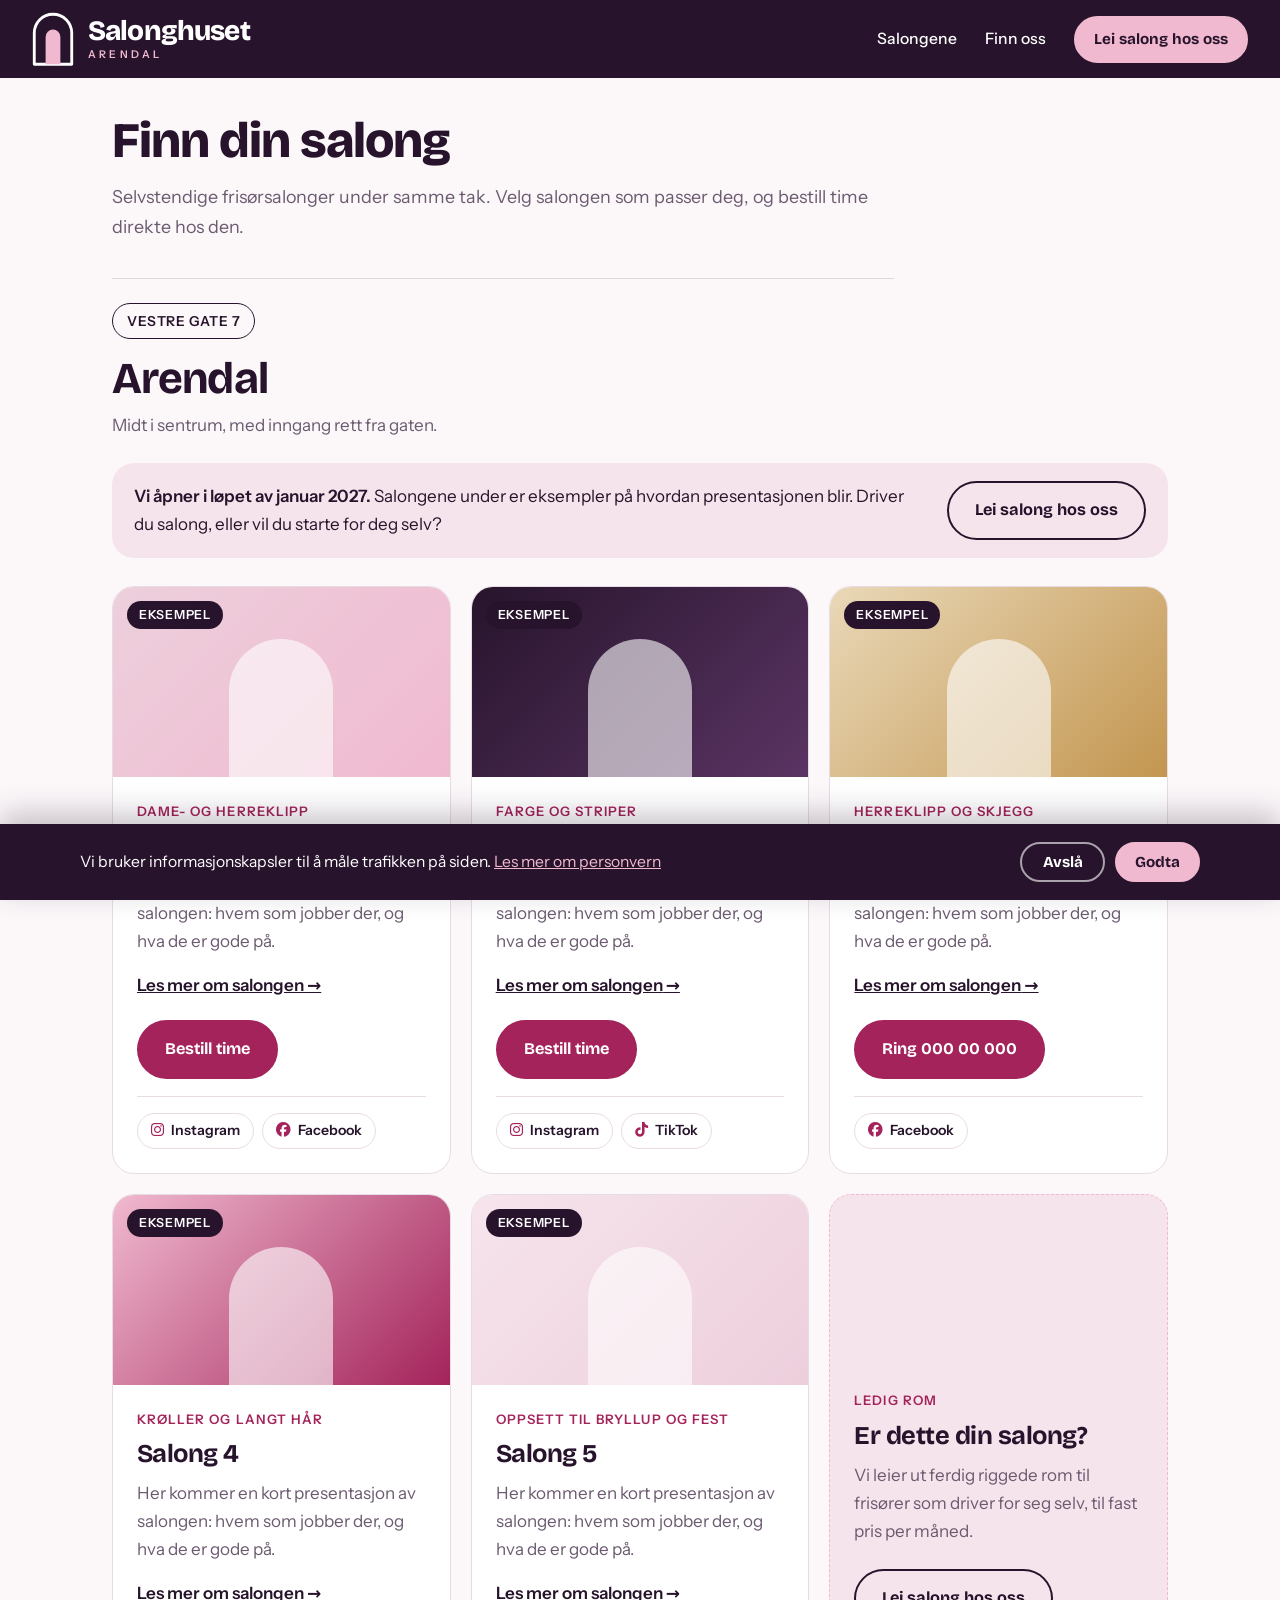
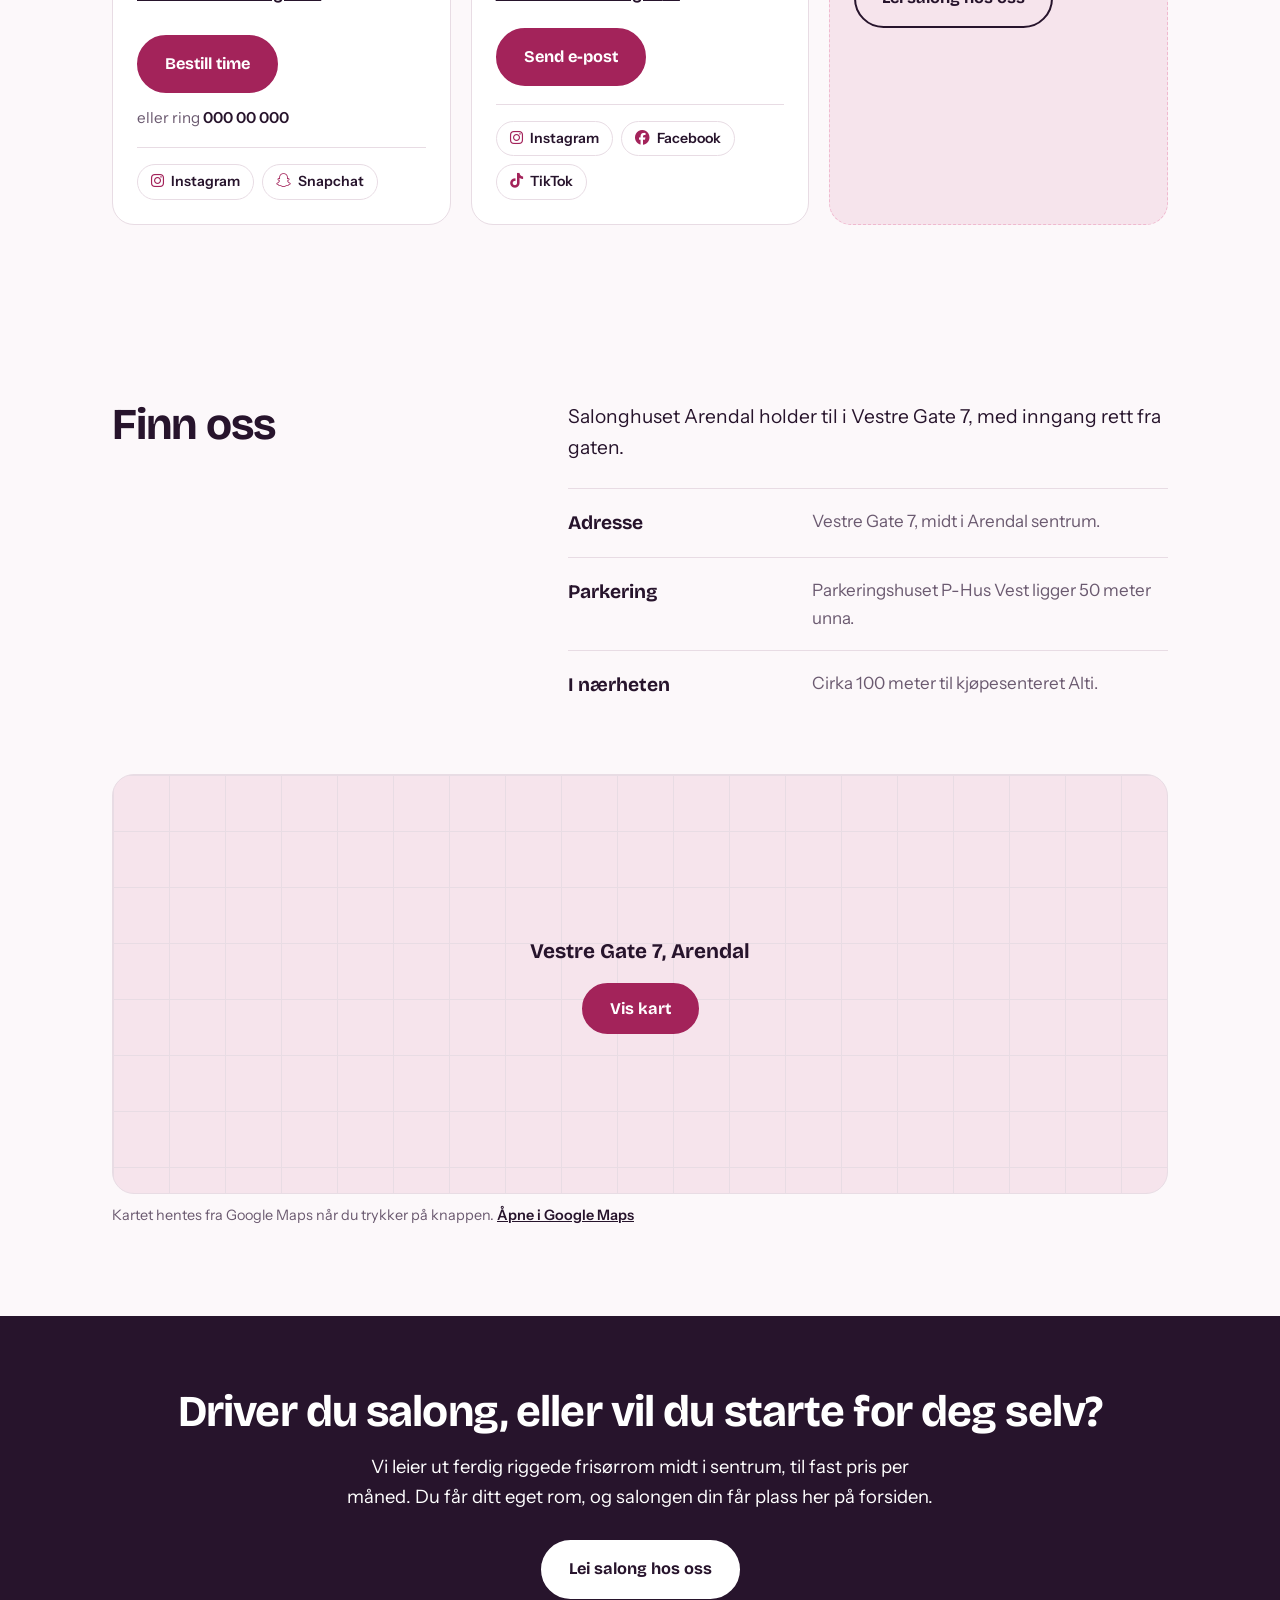
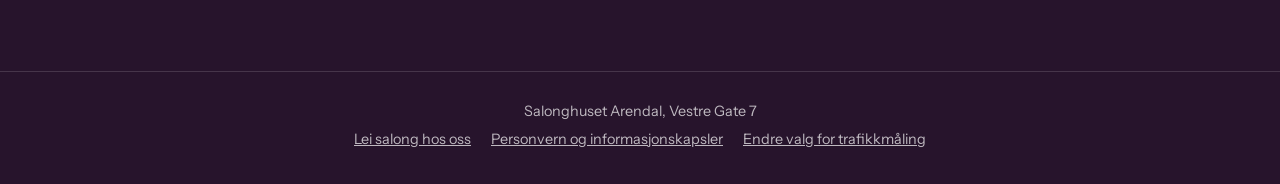
==== commit 9b3cb9da: "Legg skriftene lokalt, snu tittelen på forsiden og legg til delingsbilde Skriftene hentes ikke lenge" ====
--- a/nettsted/index.html
+++ b/nettsted/index.html
@@ -3,7 +3,7 @@
 <head>
   <meta charset="utf-8">
   <meta name="viewport" content="width=device-width, initial-scale=1">
-  <title>Salonghuset Arendal | Frisørsalonger midt i Arendal sentrum</title>
+  <title>Frisør i Arendal sentrum | Salonghuset Arendal</title>
   <meta name="description" content="Salonghuset Arendal samler selvstendige frisørsalonger under samme tak i Vestre Gate 7. Finn salongen som passer deg, og bestill time direkte.">
   <meta name="robots" content="index, follow">
   <link rel="canonical" href="https://salonghuset.no/">
@@ -31,10 +31,15 @@
   <meta property="og:locale" content="nb_NO">
   <meta property="og:site_name" content="Salonghuset Arendal">
   <meta property="og:url" content="https://salonghuset.no/">
-  <meta property="og:title" content="Salonghuset Arendal | Frisørsalonger midt i Arendal sentrum">
+  <meta property="og:title" content="Frisør i Arendal sentrum | Salonghuset Arendal">
   <meta property="og:description" content="Salonghuset Arendal samler selvstendige frisørsalonger under samme tak i Vestre Gate 7. Finn salongen som passer deg, og bestill time direkte.">
-  <meta name="twitter:card" content="summary">
-  <meta name="twitter:title" content="Salonghuset Arendal | Frisørsalonger midt i Arendal sentrum">
+  <meta property="og:image" content="https://salonghuset.no/bilder/salonghuset-arendal-frisor-i-sentrum.jpg">
+  <meta property="og:image:width" content="1200">
+  <meta property="og:image:height" content="630">
+  <meta property="og:image:alt" content="Salonghuset Arendal. Finn din salong, midt i Arendal sentrum.">
+  <meta name="twitter:card" content="summary_large_image">
+  <meta name="twitter:image" content="https://salonghuset.no/bilder/salonghuset-arendal-frisor-i-sentrum.jpg">
+  <meta name="twitter:title" content="Frisør i Arendal sentrum | Salonghuset Arendal">
   <meta name="twitter:description" content="Salonghuset Arendal samler selvstendige frisørsalonger under samme tak i Vestre Gate 7. Finn salongen som passer deg, og bestill time direkte.">
 
   <!-- Opplysninger til søkemotorene om nettstedet -->
@@ -54,7 +59,7 @@
           "@type": "WebPage",
           "@id": "https://salonghuset.no/#side",
           "url": "https://salonghuset.no/",
-          "name": "Salonghuset Arendal | Frisørsalonger midt i Arendal sentrum",
+          "name": "Frisør i Arendal sentrum | Salonghuset Arendal",
           "inLanguage": "nb",
           "isPartOf": { "@id": "https://salonghuset.no/#nettsted" }
         }
@@ -65,9 +70,7 @@
   <link rel="icon" type="image/svg+xml" href="bilder/ikon.svg">
   <link rel="apple-touch-icon" href="bilder/ikon-180.png">
   <meta name="theme-color" content="#27142c">
-  <link rel="preconnect" href="https://fonts.googleapis.com">
-  <link rel="preconnect" href="https://fonts.gstatic.com" crossorigin>
-  <link rel="stylesheet" href="https://fonts.googleapis.com/css2?family=Bricolage+Grotesque:opsz,wght@12..96,500;12..96,700;12..96,800&family=Instrument+Sans:wght@400;500;600&display=swap">
+  <link rel="stylesheet" href="skrifter/skrifter.css">
   <!-- Font Awesome, bare grunnstilen og merkevareikonene, til lenkene til sosiale medier.
        Filene ligger i mappen ikoner, slik at ingenting hentes fra en tredjepart. -->
   <link rel="stylesheet" href="ikoner/css/fontawesome.min.css">
--- a/nettsted/skrifter/skrifter.css
+++ b/nettsted/skrifter/skrifter.css
@@ -0,0 +1,38 @@
+/* Skriftene Bricolage Grotesque og Instrument Sans (SIL Open Font License 1.1).
+   Filene ligger her i mappen, slik at ingenting hentes fra Google Fonts. */
+@font-face {
+  font-family: 'Bricolage Grotesque';
+  font-style: normal;
+  font-weight: 500 800;
+  font-stretch: 100%;
+  font-display: swap;
+  src: url(bricolage-grotesque-latin-ext.woff2) format('woff2');
+  unicode-range: U+0100-02BA, U+02BD-02C5, U+02C7-02CC, U+02CE-02D7, U+02DD-02FF, U+0304, U+0308, U+0329, U+1D00-1DBF, U+1E00-1E9F, U+1EF2-1EFF, U+2020, U+20A0-20AB, U+20AD-20C4, U+2113, U+2C60-2C7F, U+A720-A7FF;
+}
+@font-face {
+  font-family: 'Bricolage Grotesque';
+  font-style: normal;
+  font-weight: 500 800;
+  font-stretch: 100%;
+  font-display: swap;
+  src: url(bricolage-grotesque-latin.woff2) format('woff2');
+  unicode-range: U+0000-00FF, U+0131, U+0152-0153, U+02BB-02BC, U+02C6, U+02DA, U+02DC, U+0304, U+0308, U+0329, U+2000-206F, U+20AC, U+2122, U+2191, U+2193, U+2212, U+2215, U+FEFF, U+FFFD;
+}
+@font-face {
+  font-family: 'Instrument Sans';
+  font-style: normal;
+  font-weight: 400 600;
+  font-stretch: 100%;
+  font-display: swap;
+  src: url(instrument-sans-latin-ext.woff2) format('woff2');
+  unicode-range: U+0100-02BA, U+02BD-02C5, U+02C7-02CC, U+02CE-02D7, U+02DD-02FF, U+0304, U+0308, U+0329, U+1D00-1DBF, U+1E00-1E9F, U+1EF2-1EFF, U+2020, U+20A0-20AB, U+20AD-20C4, U+2113, U+2C60-2C7F, U+A720-A7FF;
+}
+@font-face {
+  font-family: 'Instrument Sans';
+  font-style: normal;
+  font-weight: 400 600;
+  font-stretch: 100%;
+  font-display: swap;
+  src: url(instrument-sans-latin.woff2) format('woff2');
+  unicode-range: U+0000-00FF, U+0131, U+0152-0153, U+02BB-02BC, U+02C6, U+02DA, U+02DC, U+0304, U+0308, U+0329, U+2000-206F, U+20AC, U+2122, U+2191, U+2193, U+2212, U+2215, U+FEFF, U+FFFD;
+}
